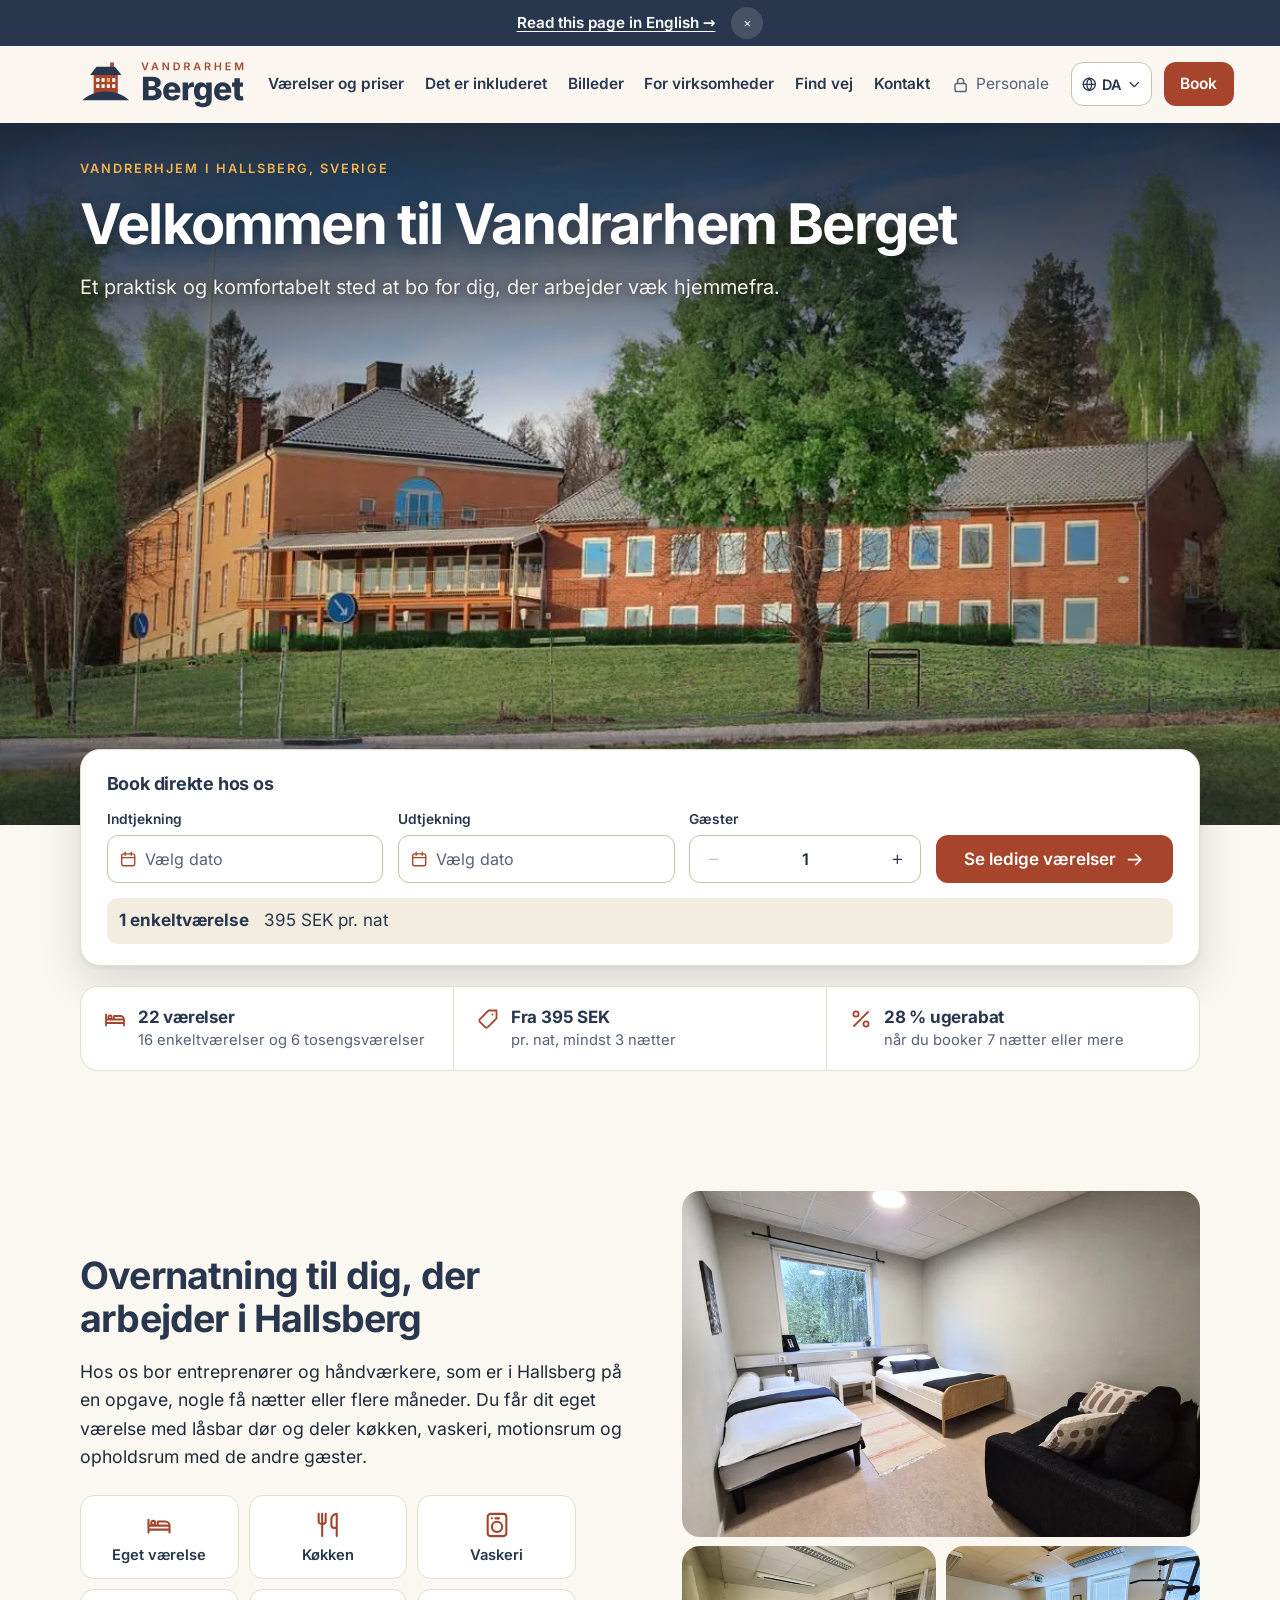
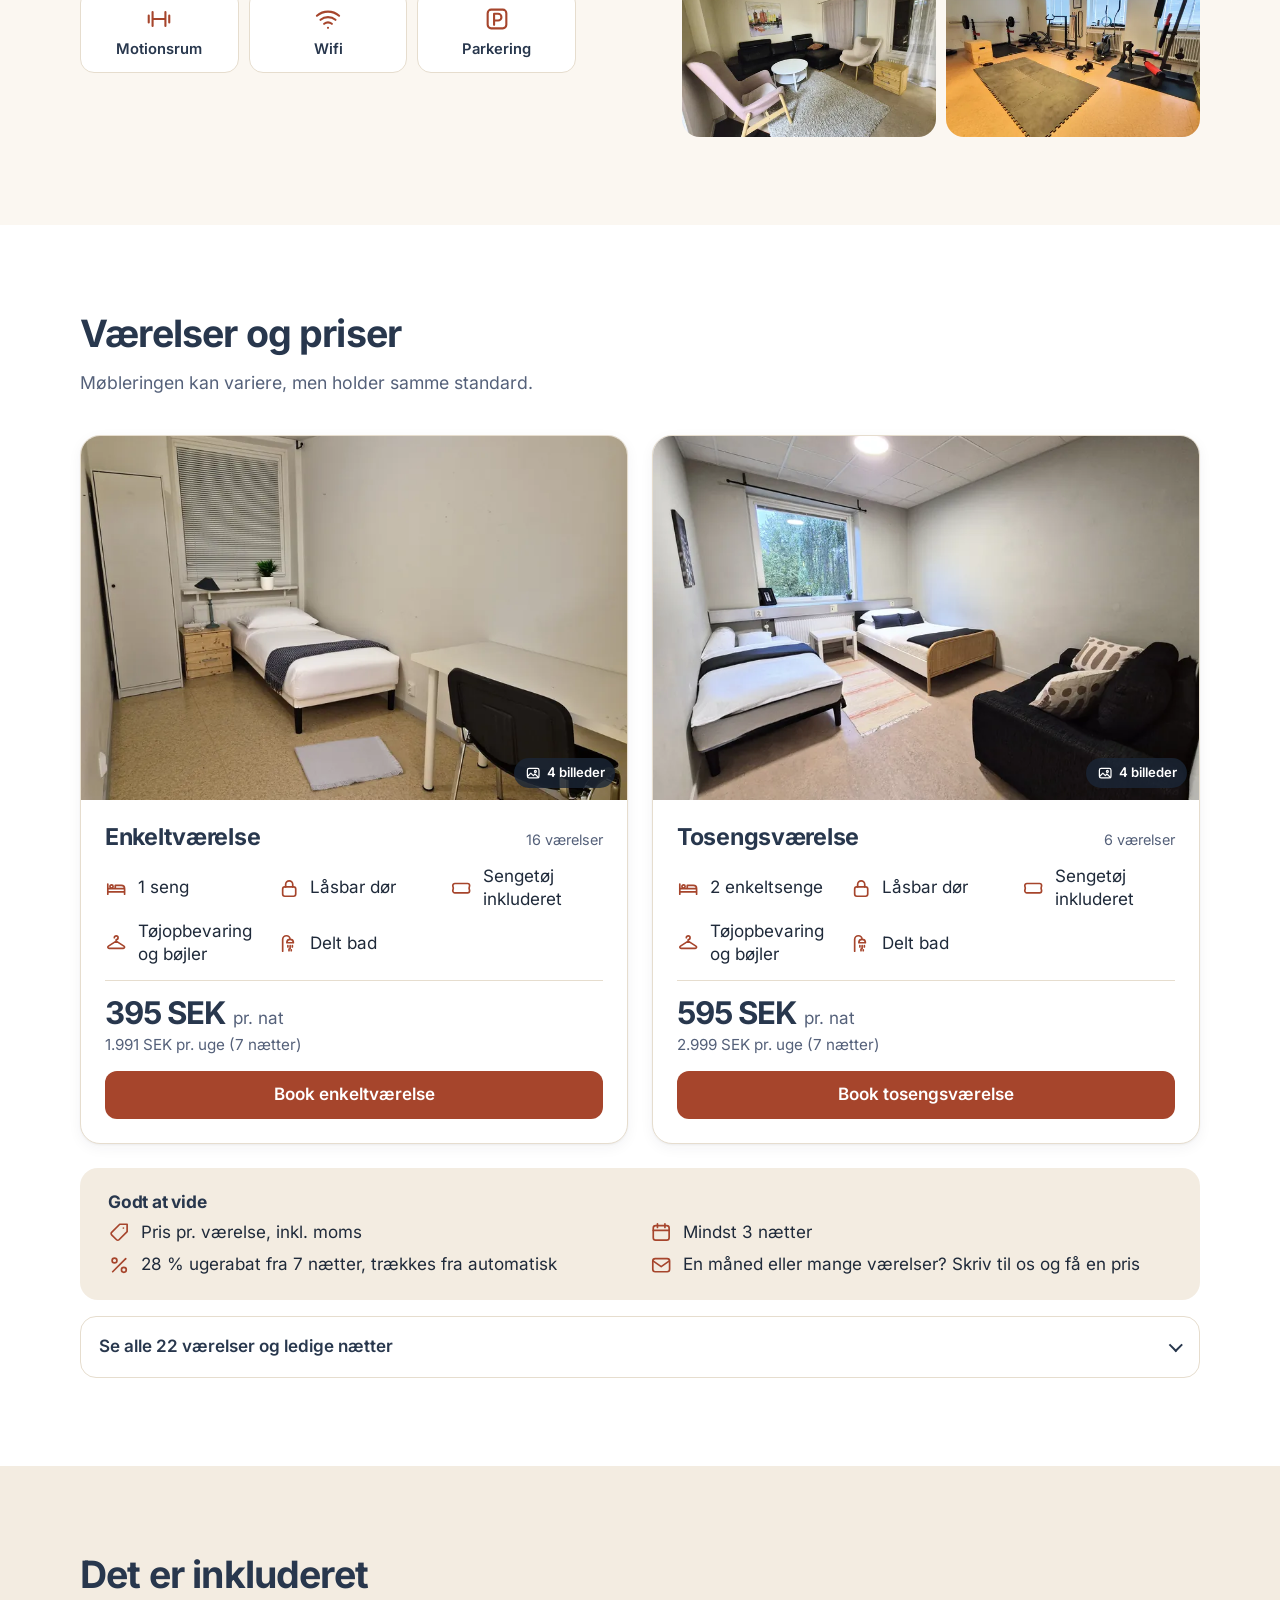
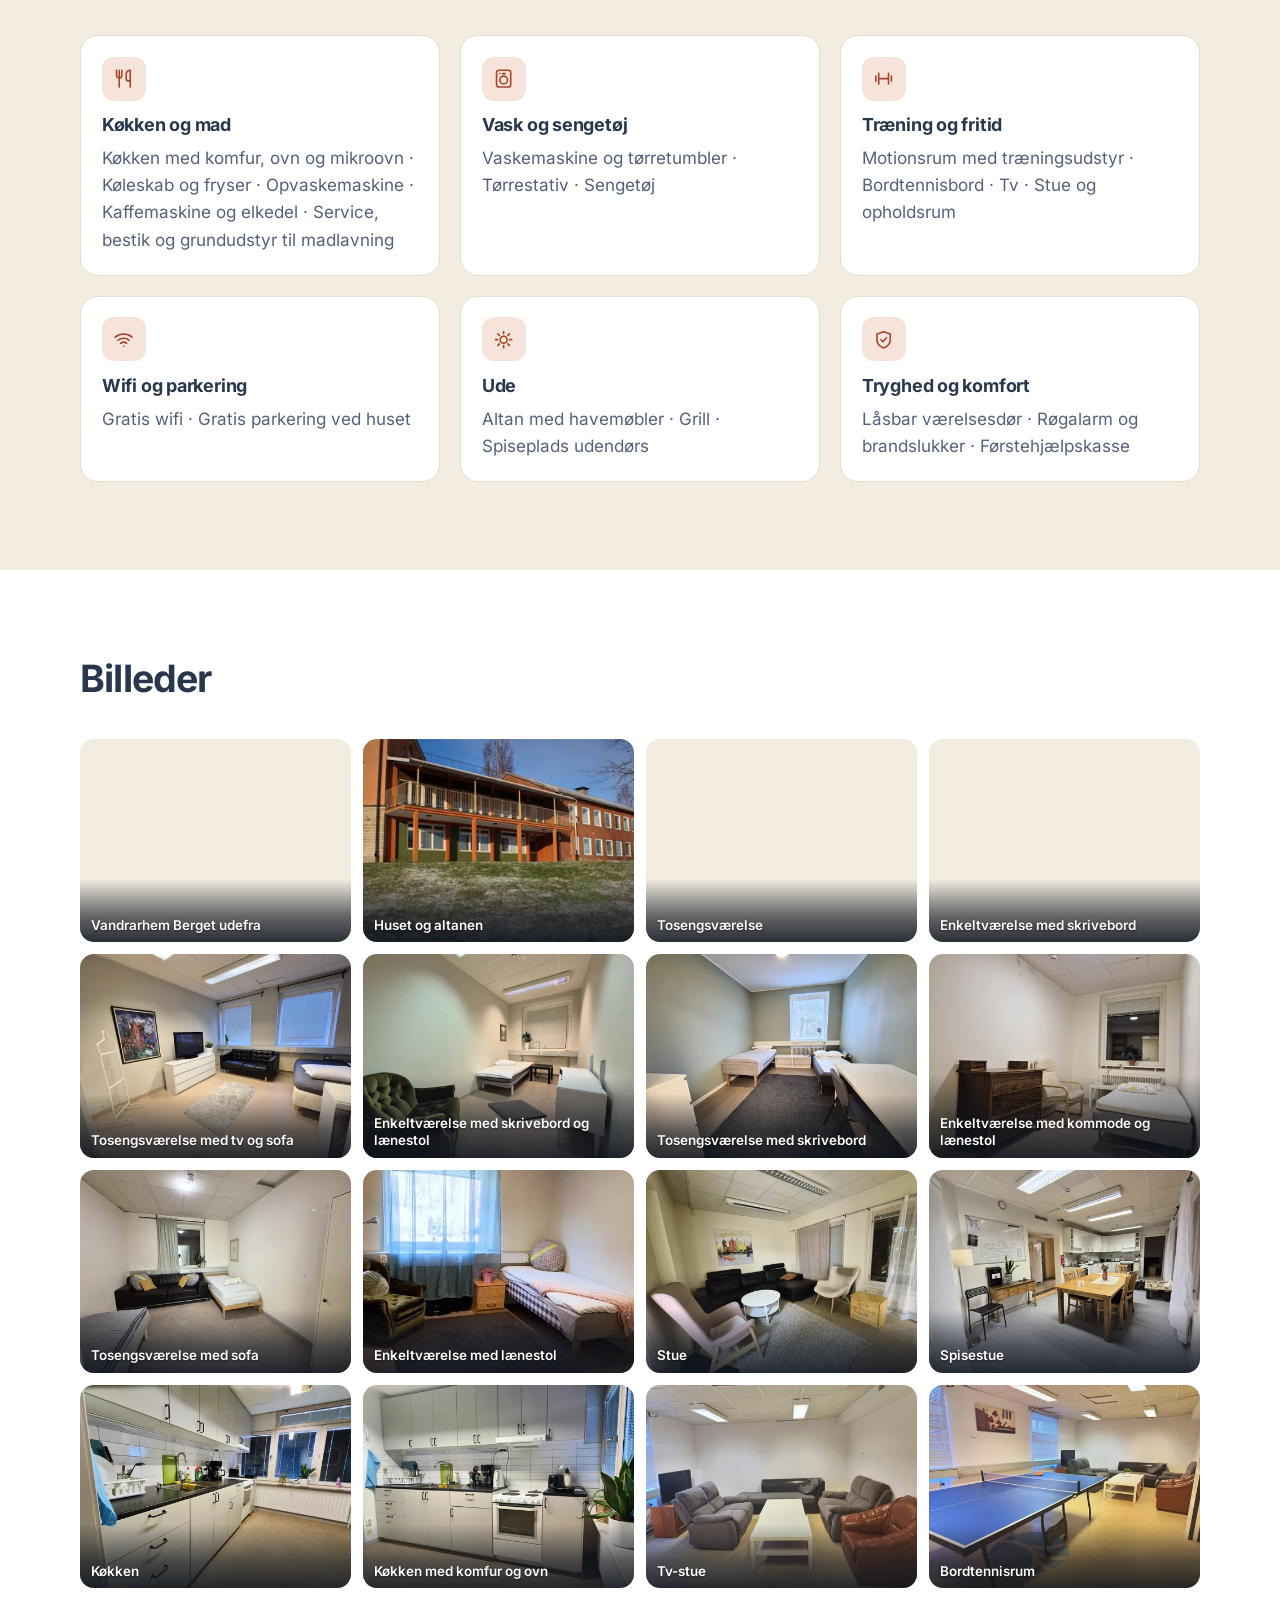
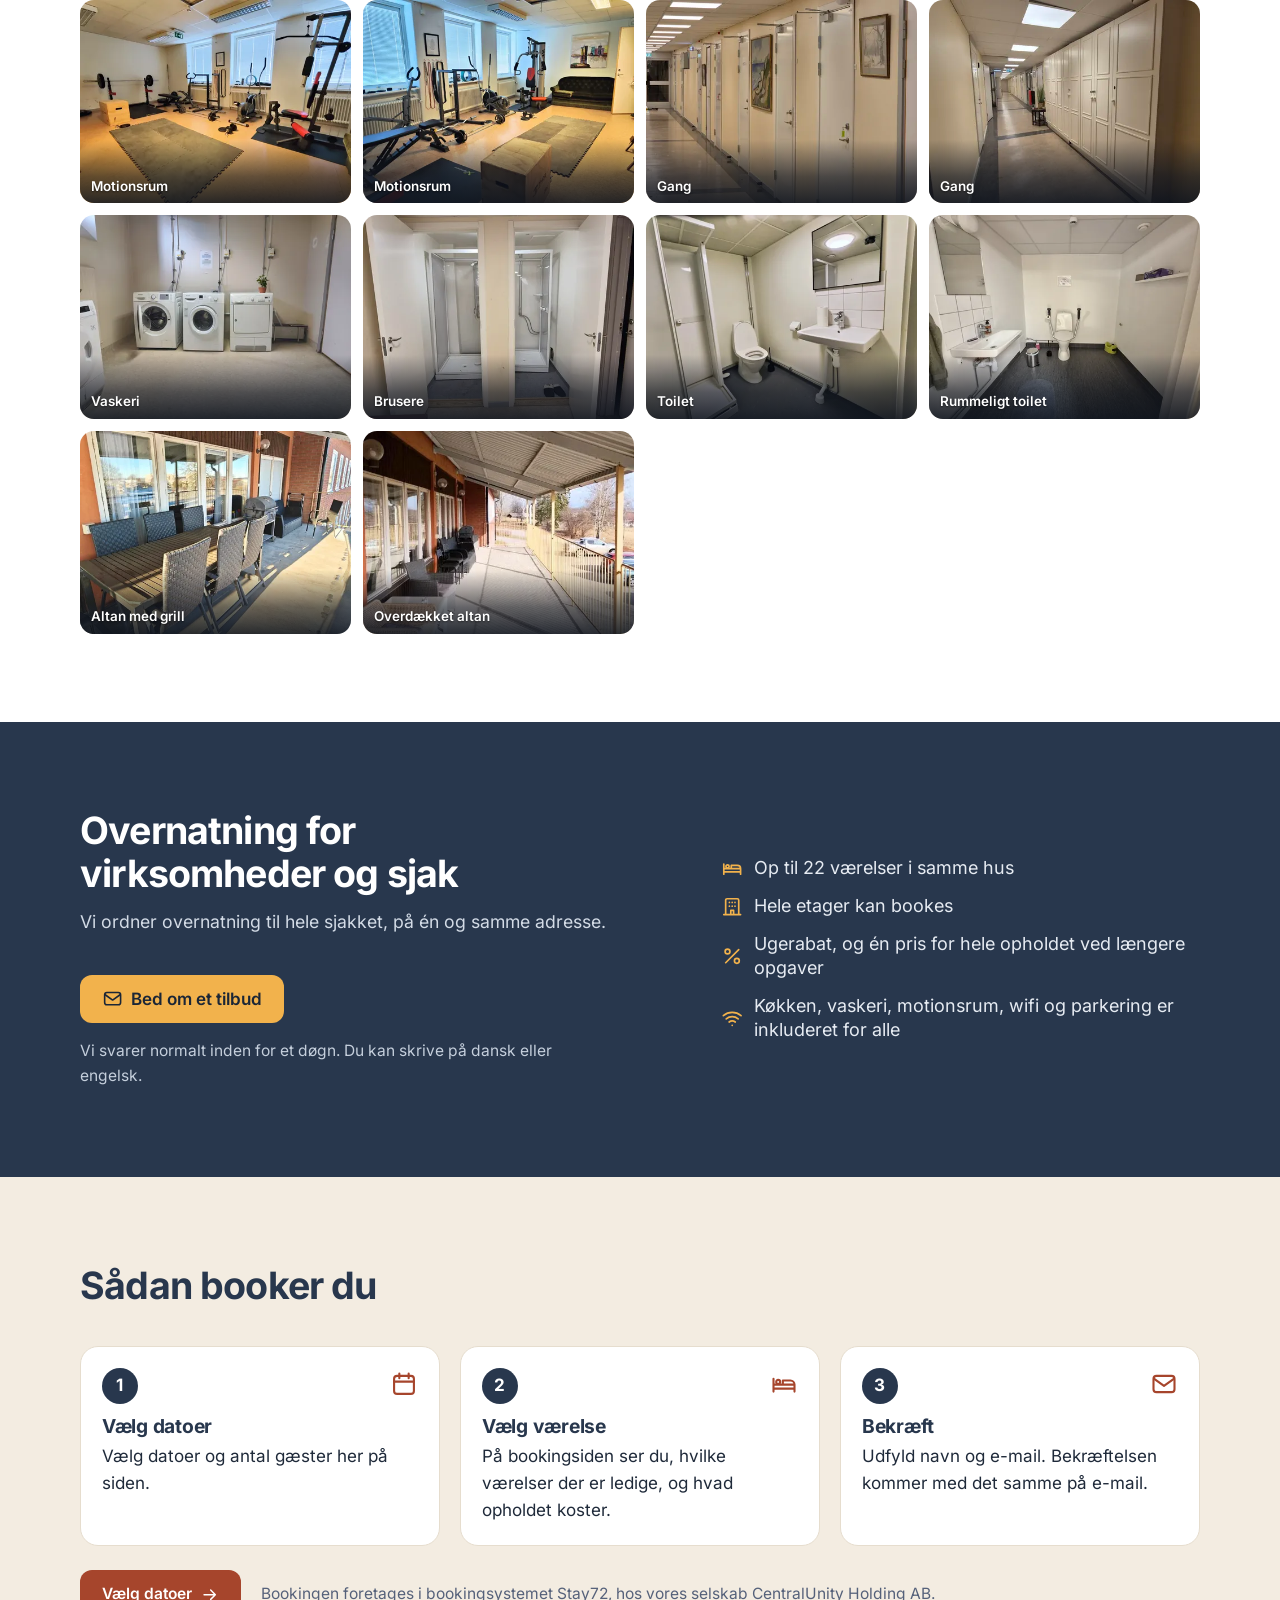
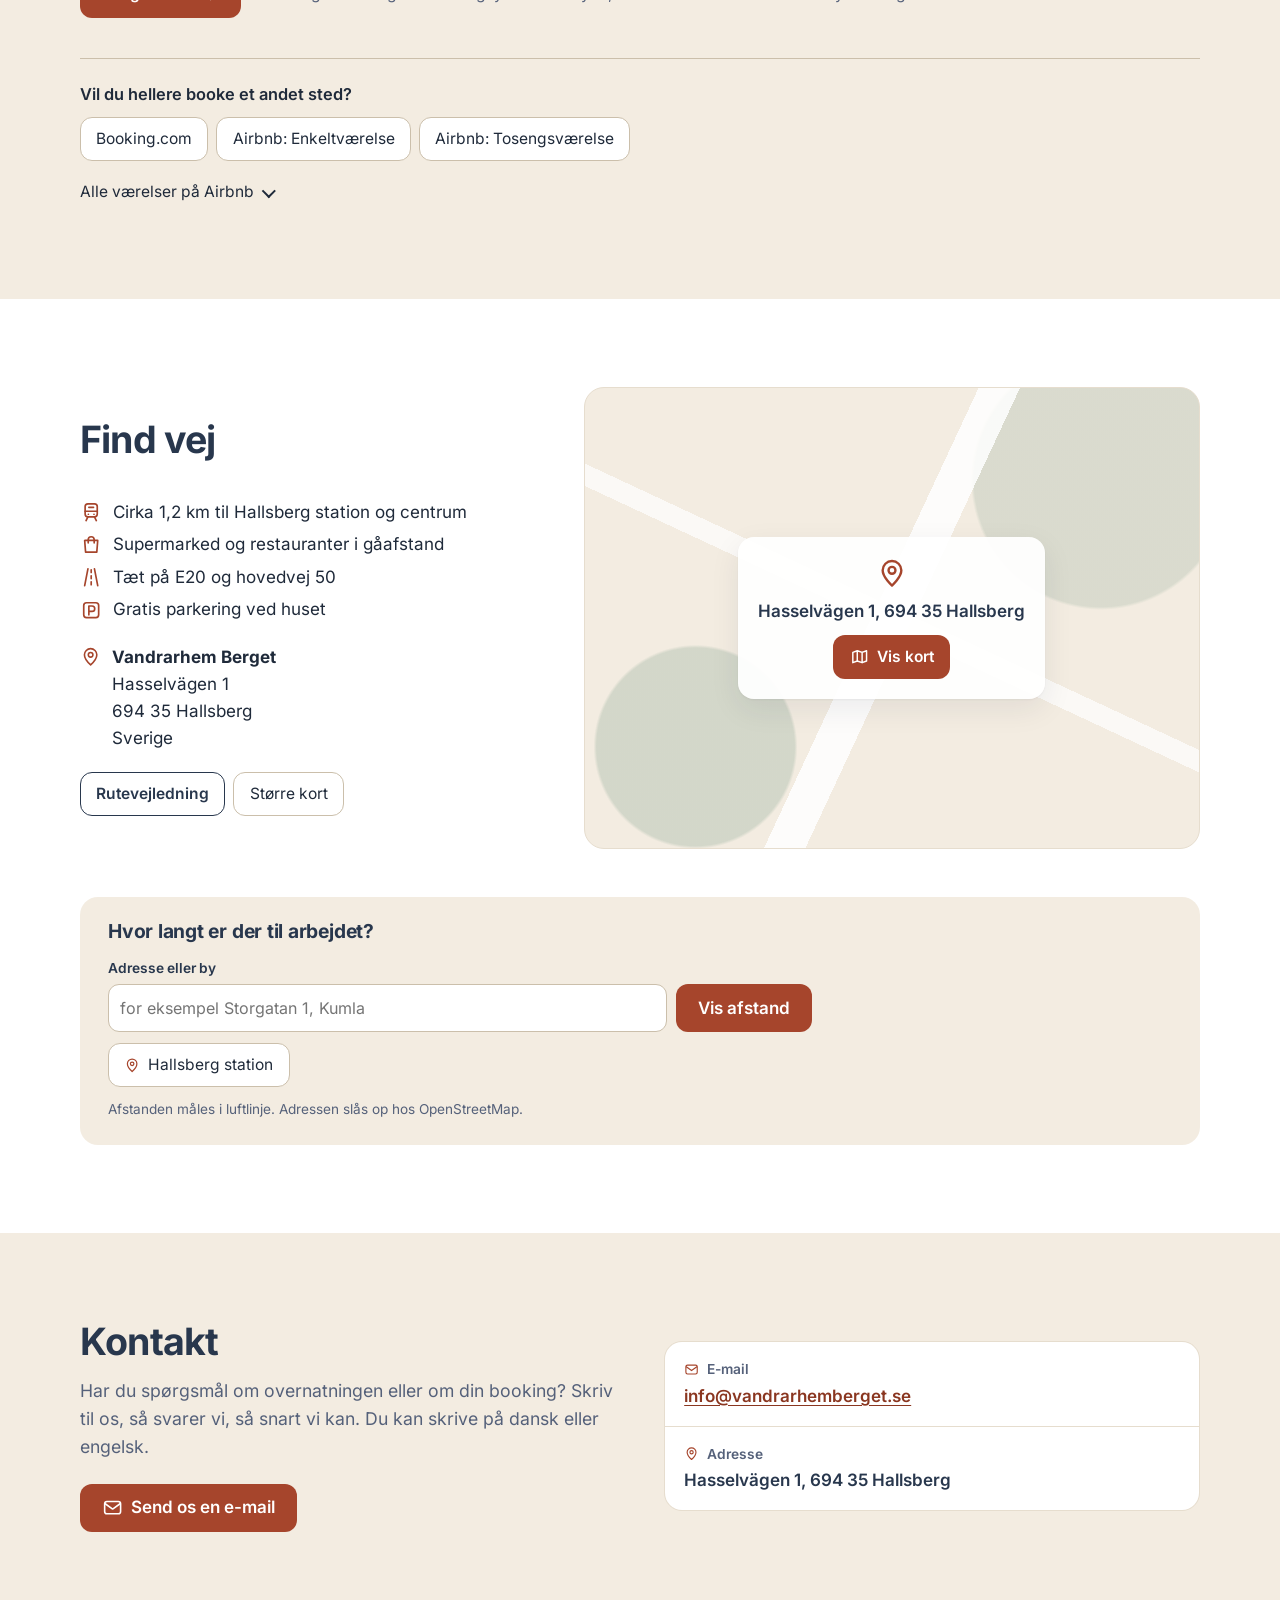
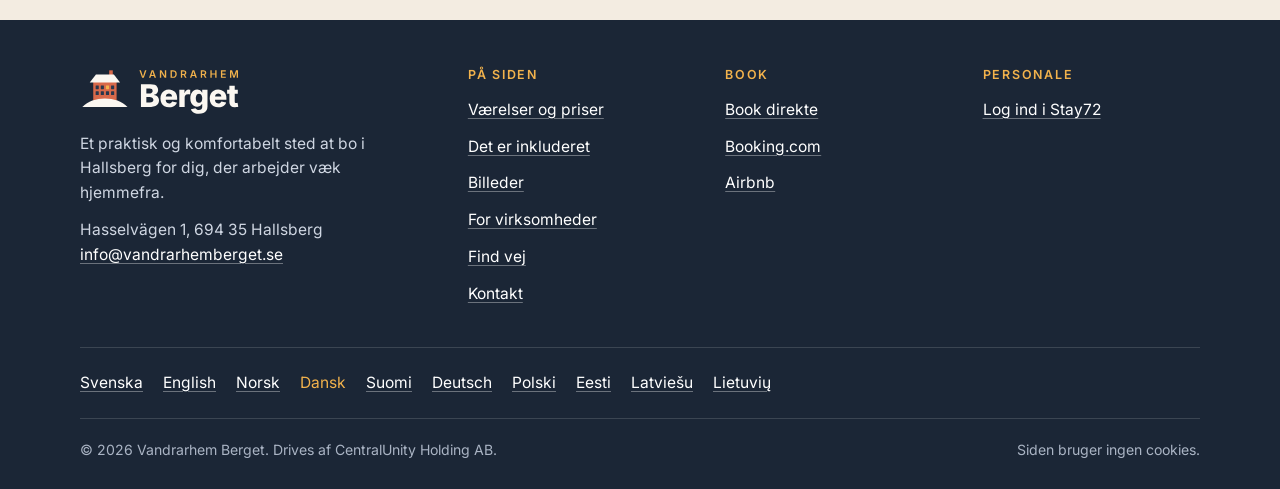
==== da/index.html @ 747f49aa "Första versionen av hemsidan Co-Authored-By: Claude Opus 5.5 <noreply@anthropic.com>" ====
<!doctype html>
<html lang="da">
<head>
<meta charset="utf-8">
<meta name="viewport" content="width=device-width, initial-scale=1">
<title>Vandrarhem Berget – håndværkerovernatning i Hallsberg, Sverige</title>
<meta name="description" content="Overnatning i Hallsberg i Sverige for entreprenører, håndværkere og hele sjak. Enkeltværelse 395 SEK og tosengsværelse 595 SEK pr. nat. Wifi, køkken, vaskeri, motionsrum og parkering er inkluderet. Book direkte.">
<link rel="canonical" href="https://vandrarhemberget.se/da/">
<link rel="alternate" hreflang="sv" href="https://vandrarhemberget.se/">
<link rel="alternate" hreflang="en" href="https://vandrarhemberget.se/en/">
<link rel="alternate" hreflang="nb" href="https://vandrarhemberget.se/nb/">
<link rel="alternate" hreflang="da" href="https://vandrarhemberget.se/da/">
<link rel="alternate" hreflang="fi" href="https://vandrarhemberget.se/fi/">
<link rel="alternate" hreflang="de" href="https://vandrarhemberget.se/de/">
<link rel="alternate" hreflang="pl" href="https://vandrarhemberget.se/pl/">
<link rel="alternate" hreflang="et" href="https://vandrarhemberget.se/et/">
<link rel="alternate" hreflang="lv" href="https://vandrarhemberget.se/lv/">
<link rel="alternate" hreflang="lt" href="https://vandrarhemberget.se/lt/">
<link rel="alternate" hreflang="x-default" href="https://vandrarhemberget.se/en/">
<meta name="theme-color" content="#FBF7F1">
<meta name="format-detection" content="telephone=no">
<link rel="icon" href="../favicon.ico" sizes="48x48">
<link rel="icon" href="../assets/ikon.svg" type="image/svg+xml">
<link rel="apple-touch-icon" href="../assets/ikon-180.png">
<link rel="manifest" href="../site.webmanifest">
<link rel="preload" href="../assets/typsnitt/inter-latin-400.woff2" as="font" type="font/woff2" crossorigin>
<link rel="preload" href="../assets/typsnitt/inter-latin-700.woff2" as="font" type="font/woff2" crossorigin>
<link rel="stylesheet" href="../assets/stil.4bacdb4d.css">
<meta property="og:type" content="website">
<meta property="og:site_name" content="Vandrarhem Berget">
<meta property="og:title" content="Vandrarhem Berget – håndværkerovernatning i Hallsberg, Sverige">
<meta property="og:description" content="Overnatning i Hallsberg i Sverige for entreprenører, håndværkere og hele sjak. Enkeltværelse 395 SEK og tosengsværelse 595 SEK pr. nat. Wifi, køkken, vaskeri, motionsrum og parkering er inkluderet. Book direkte.">
<meta property="og:locale" content="da_DK">
<meta property="og:locale:alternate" content="sv_SE">
<meta property="og:locale:alternate" content="en_GB">
<meta property="og:locale:alternate" content="nb_NO">
<meta property="og:locale:alternate" content="fi_FI">
<meta property="og:locale:alternate" content="de_DE">
<meta property="og:locale:alternate" content="pl_PL">
<meta property="og:locale:alternate" content="et_EE">
<meta property="og:locale:alternate" content="lv_LV">
<meta property="og:locale:alternate" content="lt_LT">
<meta property="og:url" content="https://vandrarhemberget.se/da/">
<meta property="og:image" content="https://vandrarhemberget.se/bilder/utsida-huset-1180.jpg?v=1707d518">
<meta property="og:image:width" content="1180">
<meta property="og:image:height" content="651">
<meta property="og:image:alt" content="Vandrarhem Berget set udefra">
<meta name="twitter:card" content="summary_large_image">
<script type="application/ld+json">{"@context":"https://schema.org","@type":"Hostel","name":"Vandrarhem Berget","description":"Overnatning i Hallsberg i Sverige for entreprenører, håndværkere og hele sjak. Enkeltværelse 395 SEK og tosengsværelse 595 SEK pr. nat. Wifi, køkken, vaskeri, motionsrum og parkering er inkluderet. Book direkte.","inLanguage":"da","@id":"https://vandrarhemberget.se/#vandrarhem","url":"https://vandrarhemberget.se/da/","image":["https://vandrarhemberget.se/bilder/utsida-huset-1180.jpg?v=1707d518","https://vandrarhemberget.se/bilder/utsida-huset-1180.jpg?v=1707d518","https://vandrarhemberget.se/bilder/utsida-balkongen-1220.jpg?v=98ddb11a","https://vandrarhemberget.se/bilder/tvabaddsrum-dagsljus-1600.jpg?v=fdbbbce8","https://vandrarhemberget.se/bilder/enkelrum-skrivbord-garderob-1600.jpg?v=13ac3ef3","https://vandrarhemberget.se/bilder/tvabaddsrum-tv-soffa-1600.jpg?v=26abb7e6","https://vandrarhemberget.se/bilder/enkelrum-skrivbord-fatolj-1600.jpg?v=654260d3","https://vandrarhemberget.se/bilder/tvabaddsrum-grona-vaggar-1600.jpg?v=19bbdcdc"],"logo":"https://vandrarhemberget.se/assets/ikon-512.png","address":{"@type":"PostalAddress","streetAddress":"Hasselvägen 1","postalCode":"694 35","addressLocality":"Hallsberg","addressRegion":"Örebro län","addressCountry":"SE"},"geo":{"@type":"GeoCoordinates","latitude":59.0683191,"longitude":15.0914269},"email":"info@vandrarhemberget.se","priceRange":"395–595 SEK","currenciesAccepted":"SEK","numberOfRooms":22,"audience":{"@type":"BusinessAudience","name":"Overnatning for virksomheder og sjak"},"amenityFeature":[{"@type":"LocationFeatureSpecification","name":"Køkken med komfur, ovn og mikroovn","value":true},{"@type":"LocationFeatureSpecification","name":"Køleskab og fryser","value":true},{"@type":"LocationFeatureSpecification","name":"Opvaskemaskine","value":true},{"@type":"LocationFeatureSpecification","name":"Kaffemaskine og elkedel","value":true},{"@type":"LocationFeatureSpecification","name":"Service, bestik og grundudstyr til madlavning","value":true},{"@type":"LocationFeatureSpecification","name":"Vaskemaskine og tørretumbler","value":true},{"@type":"LocationFeatureSpecification","name":"Tørrestativ","value":true},{"@type":"LocationFeatureSpecification","name":"Sengetøj","value":true},{"@type":"LocationFeatureSpecification","name":"Motionsrum med træningsudstyr","value":true},{"@type":"LocationFeatureSpecification","name":"Bordtennisbord","value":true},{"@type":"LocationFeatureSpecification","name":"Tv","value":true},{"@type":"LocationFeatureSpecification","name":"Stue og opholdsrum","value":true},{"@type":"LocationFeatureSpecification","name":"Gratis wifi","value":true},{"@type":"LocationFeatureSpecification","name":"Gratis parkering ved huset","value":true},{"@type":"LocationFeatureSpecification","name":"Altan med havemøbler","value":true},{"@type":"LocationFeatureSpecification","name":"Grill","value":true},{"@type":"LocationFeatureSpecification","name":"Spiseplads udendørs","value":true},{"@type":"LocationFeatureSpecification","name":"Låsbar værelsesdør","value":true},{"@type":"LocationFeatureSpecification","name":"Røgalarm og brandslukker","value":true},{"@type":"LocationFeatureSpecification","name":"Førstehjælpskasse","value":true}],"containsPlace":[{"@type":"HotelRoom","name":"Enkeltværelse","description":"1 seng, Låsbar dør, Sengetøj inkluderet, Tøjopbevaring og bøjler, Delt bad","occupancy":{"@type":"QuantitativeValue","maxValue":1,"unitCode":"C62"},"bed":{"@type":"BedDetails","typeOfBed":"Single","numberOfBeds":1}},{"@type":"HotelRoom","name":"Tosengsværelse","description":"2 enkeltsenge, Låsbar dør, Sengetøj inkluderet, Tøjopbevaring og bøjler, Delt bad","occupancy":{"@type":"QuantitativeValue","maxValue":2,"unitCode":"C62"},"bed":{"@type":"BedDetails","typeOfBed":"Single","numberOfBeds":2}}],"makesOffer":[{"@type":"Offer","name":"Enkeltværelse","url":"https://app.stay72.com/book/centralunity-holding-ab-1","availability":"https://schema.org/InStock","priceSpecification":{"@type":"UnitPriceSpecification","price":395,"priceCurrency":"SEK","unitCode":"DAY","valueAddedTaxIncluded":true},"eligibleDuration":{"@type":"QuantitativeValue","minValue":3,"unitCode":"DAY"}},{"@type":"Offer","name":"Tosengsværelse","url":"https://app.stay72.com/book/centralunity-holding-ab-1","availability":"https://schema.org/InStock","priceSpecification":{"@type":"UnitPriceSpecification","price":595,"priceCurrency":"SEK","unitCode":"DAY","valueAddedTaxIncluded":true},"eligibleDuration":{"@type":"QuantitativeValue","minValue":3,"unitCode":"DAY"}}],"potentialAction":{"@type":"ReserveAction","target":{"@type":"EntryPoint","urlTemplate":"https://app.stay72.com/book/centralunity-holding-ab-1","inLanguage":"sv"},"result":{"@type":"LodgingReservation","name":"Vandrarhem Berget"}},"sameAs":["https://www.booking.com/hotel/se/vandrarhem-berget.sv.html?lang=sv"]}</script>
<script type="application/json" id="sidinfo">{"sprak":"da","talformat":"da-DK","minNatter":3,"rabatt":28,"rabattFran":7,"rum":{"enkel":{"antal":16,"pris":395},"dubbel":{"antal":6,"pris":595}},"stay72":"https://app.stay72.com/book/centralunity-holding-ab-1","stay72Skript":"https://app.stay72.com/embed/stay72-booking.js","adress":"Hasselvägen 1, 694 35 Hallsberg","plats":{"lat":59.0683191,"lon":15.0914269},"station":{"lat":59.0671196,"lon":15.1107975},"andraSprak":[{"kod":"sv","text":"Läs sidan på svenska","lank":"../"},{"kod":"en","text":"Read this page in English","lank":"../en/"},{"kod":"nb","text":"Les siden på norsk","lank":"../nb/"},{"kod":"fi","text":"Lue tämä sivu suomeksi","lank":"../fi/"},{"kod":"de","text":"Diese Seite auf Deutsch lesen","lank":"../de/"},{"kod":"pl","text":"Czytaj tę stronę po polsku","lank":"../pl/"},{"kod":"et","text":"Loe seda lehte eesti keeles","lank":"../et/"},{"kod":"lv","text":"Lasīt šo lapu latviski","lank":"../lv/"},{"kod":"lt","text":"Skaityti šį puslapį lietuviškai","lank":"../lt/"}],"t":{"valjIn":"Vælg indtjekning","valjUt":"Vælg udtjekning","minst":"Mindst 3 nætter","natter":"one:{n} nat|other:{n} nætter","antalEnkel":"one:{n} enkeltværelse|other:{n} enkeltværelser","antalDubbel":"one:{n} tosengsværelse|other:{n} tosengsværelser","perNatt":"{pris} SEK pr. nat","vistelse":"{natter}: {pris} SEK","vistelseRabatt":"{natter}: {pris} SEK med ugerabat","felDatum":"Vælg både indtjekning og udtjekning.","felMinst":"Det korteste ophold er 3 nætter. Vælg en senere udtjekning.","raknare":"Billede {nr} af {antal}","allaTitel":"Alle værelser og ledige nætter","stang":"Luk","avstand":{"rubrik":"Hvor langt er der til arbejdet?","etikett":"Adresse eller by","exempel":"for eksempel Storgatan 1, Kumla","knapp":"Vis afstand","station":"Hallsberg station","soker":"Søger …","resultat":"Cirka {avstand} i luftlinje til {plats}.","meter":"{n} meter","km":"{n} km","vag":"Vis rute og rejsetid","felHittas":"Vi kunne ikke finde den adresse. Prøv at tilføje byen, for eksempel »Storgatan 1, Kumla«.","felTeknik":"Adressen kunne ikke slås op lige nu. Du kan stadig åbne ruten.","not":"Afstanden måles i luftlinje. Adressen slås op hos OpenStreetMap."}}}</script>
<script src="../assets/app.d2f055d1.js" defer></script>
</head>
<body>
<a class="hoppa" href="#innehall">Gå til indholdet</a>
<div class="sprakrad" data-sprakrad hidden></div>
<header class="topp" data-topp>
  <div class="ram topp__rad">
    <a class="logga" href="#topp" aria-label="Vandrarhem Berget, til toppen af siden"><svg class="logga__bild" aria-hidden="true" focusable="false" xmlns="http://www.w3.org/2000/svg" viewBox="0 0 206.95 61.65"><g transform="translate(0 -7)"><rect x="17" y="24" width="30" height="26" fill="#A6452C"/><rect x="37.5" y="10" width="4.6" height="7" fill="#A6452C"/><path d="M12.5 25.5 20.5 15.5h23l8 10z" fill="#28374D"/><rect x="20.1" y="29.4" width="4" height="4.8" rx=".5" fill="#FBF7F1"/><rect x="26.7" y="29.4" width="4" height="4.8" rx=".5" fill="#FBF7F1"/><rect x="33.3" y="29.4" width="4" height="4.8" rx=".5" fill="#F2B24C"/><rect x="39.9" y="29.4" width="4" height="4.8" rx=".5" fill="#FBF7F1"/><rect x="20.1" y="37" width="4" height="4.8" rx=".5" fill="#FBF7F1"/><rect x="26.7" y="37" width="4" height="4.8" rx=".5" fill="#FBF7F1"/><rect x="33.3" y="37" width="4" height="4.8" rx=".5" fill="#FBF7F1"/><rect x="39.9" y="37" width="4" height="4.8" rx=".5" fill="#FBF7F1"/><path d="M3 57C17 42.5 47 42.5 61 57z" fill="#28374D"/><path d="M79.77 19.67 76.32 10H78.22L79.94 15.02Q80.18 15.78 80.46 16.76Q80.73 17.74 81.06 18.98H80.7Q81.02 17.72 81.29 16.75Q81.56 15.78 81.79 15.02L83.45 10H85.35L81.96 19.67ZM88.63 19.67 92 10H94.2L97.65 19.67H95.75L94.03 14.65Q93.78 13.87 93.51 12.89Q93.23 11.9 92.9 10.65H93.27Q92.94 11.92 92.68 12.91Q92.42 13.89 92.18 14.65L90.52 19.67ZM90.59 17.27V15.88H95.68V17.27ZM102.58 19.67V10H104.54L107.88 15.33Q108.09 15.66 108.32 16.08Q108.55 16.5 108.81 17.01Q109.06 17.53 109.3 18.16H109.11Q109.06 17.61 109.03 17.04Q108.99 16.46 108.98 15.95Q108.96 15.43 108.96 15.07V10H110.72V19.67H108.75L105.74 14.87Q105.45 14.41 105.2 13.97Q104.95 13.52 104.65 12.95Q104.36 12.39 103.95 11.59H104.19Q104.23 12.3 104.27 12.93Q104.3 13.56 104.32 14.06Q104.34 14.56 104.34 14.87V19.67ZM119.57 19.67H117.13V18.17H119.49Q120.5 18.17 121.18 17.8Q121.86 17.42 122.2 16.68Q122.54 15.94 122.54 14.82Q122.54 13.72 122.2 12.98Q121.86 12.24 121.19 11.87Q120.53 11.5 119.53 11.5H117.08V10H119.64Q121.08 10 122.11 10.58Q123.14 11.16 123.69 12.24Q124.25 13.32 124.25 14.82Q124.25 16.33 123.69 17.42Q123.14 18.51 122.09 19.09Q121.04 19.67 119.57 19.67ZM118.04 10V19.67H116.3V10ZM129.53 19.67V10H133.15Q134.26 10 135.01 10.39Q135.77 10.78 136.16 11.48Q136.55 12.18 136.55 13.1Q136.55 14.02 136.16 14.7Q135.77 15.38 135 15.75Q134.24 16.12 133.12 16.12H130.54V14.69H132.89Q133.55 14.69 133.96 14.5Q134.38 14.32 134.58 13.96Q134.78 13.6 134.78 13.1Q134.78 12.58 134.58 12.21Q134.38 11.84 133.96 11.65Q133.54 11.46 132.88 11.46H131.27V19.67ZM134.97 19.67 132.62 15.28H134.52L136.91 19.67ZM141.19 19.67 144.56 10H146.76L150.21 19.67H148.31L146.59 14.65Q146.34 13.87 146.07 12.89Q145.79 11.9 145.46 10.65H145.83Q145.5 11.92 145.24 12.91Q144.98 13.89 144.74 14.65L143.08 19.67ZM143.16 17.27V15.88H148.25V17.27ZM155.14 19.67V10H158.75Q159.86 10 160.62 10.39Q161.38 10.78 161.77 11.48Q162.16 12.18 162.16 13.1Q162.16 14.02 161.77 14.7Q161.37 15.38 160.61 15.75Q159.84 16.12 158.73 16.12H156.15V14.69H158.5Q159.16 14.69 159.57 14.5Q159.99 14.32 160.19 13.96Q160.39 13.6 160.39 13.1Q160.39 12.58 160.19 12.21Q159.99 11.84 159.57 11.65Q159.15 11.46 158.49 11.46H156.87V19.67ZM160.58 19.67 158.23 15.28H160.12L162.52 19.67ZM167.44 19.67V10H169.18V14H173.67V10H175.4V19.67H173.67V15.46H169.18V19.67ZM180.99 19.67V10H187.27V11.46H182.72V14.07H186.93V15.51H182.72V18.21H187.29V19.67ZM192.67 19.67V10H195.28L197.11 14.99Q197.21 15.27 197.33 15.71Q197.45 16.14 197.57 16.65Q197.7 17.16 197.81 17.64Q197.93 18.12 198.01 18.49H197.66Q197.73 18.13 197.85 17.65Q197.96 17.18 198.09 16.67Q198.21 16.16 198.33 15.72Q198.45 15.28 198.54 14.99L200.36 10H202.97V19.67H201.25V14.79Q201.25 14.48 201.26 14.04Q201.26 13.6 201.27 13.09Q201.29 12.58 201.3 12.07Q201.31 11.55 201.31 11.09H201.44Q201.31 11.6 201.15 12.13Q201 12.67 200.85 13.17Q200.7 13.67 200.57 14.1Q200.44 14.52 200.34 14.79L198.56 19.67H197.09L195.28 14.79Q195.18 14.52 195.05 14.11Q194.91 13.69 194.76 13.19Q194.61 12.69 194.46 12.15Q194.3 11.61 194.15 11.09H194.3Q194.3 11.52 194.32 12.03Q194.33 12.54 194.34 13.05Q194.35 13.56 194.36 14.01Q194.37 14.47 194.37 14.79V19.67Z" fill="#A6452C"/><path d="M78.28 57V27.72H90.43Q93.69 27.72 95.91 28.66Q98.13 29.6 99.24 31.26Q100.35 32.92 100.35 35.15Q100.35 36.82 99.65 38.12Q98.96 39.43 97.73 40.28Q96.5 41.14 94.91 41.47V41.79Q96.66 41.85 98.16 42.72Q99.66 43.6 100.58 45.15Q101.49 46.7 101.49 48.82Q101.49 51.18 100.3 53.03Q99.11 54.88 96.85 55.94Q94.59 57 91.33 57ZM85.22 51.4H89.7Q92.04 51.4 93.15 50.5Q94.26 49.61 94.26 48.04Q94.26 46.9 93.73 46.05Q93.2 45.21 92.2 44.75Q91.21 44.28 89.84 44.28H85.22ZM85.22 39.78H89.25Q90.41 39.78 91.32 39.39Q92.23 39 92.75 38.26Q93.28 37.52 93.28 36.46Q93.28 34.99 92.21 34.12Q91.15 33.26 89.36 33.26H85.22ZM114.44 57.41Q111 57.41 108.51 56.05Q106.01 54.68 104.68 52.15Q103.36 49.61 103.36 46.09Q103.36 42.71 104.68 40.16Q106.01 37.6 108.45 36.18Q110.89 34.75 114.19 34.75Q116.51 34.75 118.44 35.48Q120.38 36.21 121.8 37.63Q123.23 39.06 124 41.14Q124.78 43.22 124.78 45.95V47.68H105.8V43.69H121.52L118.31 44.64Q118.31 43.11 117.85 42Q117.39 40.9 116.49 40.31Q115.58 39.72 114.25 39.72Q112.91 39.72 111.99 40.32Q111.06 40.92 110.58 41.99Q110.1 43.07 110.1 44.5V47.37Q110.1 49.06 110.66 50.19Q111.22 51.32 112.22 51.88Q113.22 52.44 114.56 52.44Q115.48 52.44 116.24 52.18Q117 51.93 117.54 51.42Q118.08 50.91 118.35 50.18L124.47 51.18Q123.92 53.07 122.57 54.47Q121.22 55.88 119.17 56.65Q117.12 57.41 114.44 57.41ZM127.57 57V35.03H134.23V39.04H134.47Q135.06 36.86 136.43 35.8Q137.79 34.75 139.6 34.75Q140.07 34.75 140.59 34.81Q141.11 34.87 141.55 34.99V40.96Q141.05 40.79 140.26 40.7Q139.46 40.61 138.83 40.61Q137.58 40.61 136.57 41.17Q135.57 41.73 135 42.71Q134.43 43.69 134.43 45.01V57ZM152.67 65.69Q149.8 65.69 147.66 64.96Q145.52 64.23 144.19 62.94Q142.86 61.64 142.47 59.93L148.42 58.71Q148.62 59.3 149.15 59.8Q149.68 60.3 150.55 60.61Q151.41 60.91 152.63 60.91Q154.73 60.91 155.86 59.97Q156.99 59.02 156.99 57.06V53.17H156.46Q156.07 54.15 155.29 54.96Q154.52 55.76 153.33 56.23Q152.14 56.71 150.51 56.71Q148.09 56.71 146.1 55.58Q144.1 54.45 142.9 52.08Q141.7 49.71 141.7 46.01Q141.7 42.16 142.94 39.67Q144.18 37.17 146.17 35.96Q148.17 34.75 150.49 34.75Q152.24 34.75 153.49 35.34Q154.73 35.93 155.55 36.87Q156.36 37.8 156.78 38.8H156.97V35.03H163.75V56.51Q163.75 59.54 162.35 61.58Q160.94 63.62 158.45 64.65Q155.95 65.69 152.67 65.69ZM152.85 51.67Q154.16 51.67 155.09 51.01Q156.01 50.34 156.5 49.05Q156.99 47.76 156.99 45.99Q156.99 44.19 156.5 42.87Q156.01 41.55 155.1 40.84Q154.18 40.12 152.85 40.12Q151.53 40.12 150.62 40.85Q149.7 41.59 149.23 42.91Q148.76 44.23 148.76 45.99Q148.76 47.76 149.23 49.04Q149.7 50.32 150.62 51Q151.53 51.67 152.85 51.67ZM177.71 57.41Q174.27 57.41 171.77 56.05Q169.28 54.68 167.95 52.15Q166.62 49.61 166.62 46.09Q166.62 42.71 167.95 40.16Q169.28 37.6 171.71 36.18Q174.15 34.75 177.45 34.75Q179.77 34.75 181.71 35.48Q183.64 36.21 185.07 37.63Q186.49 39.06 187.27 41.14Q188.05 43.22 188.05 45.95V47.68H169.06V43.69H184.78L181.58 44.64Q181.58 43.11 181.12 42Q180.66 40.9 179.75 40.31Q178.85 39.72 177.51 39.72Q176.18 39.72 175.25 40.32Q174.33 40.92 173.85 41.99Q173.37 43.07 173.37 44.5V47.37Q173.37 49.06 173.93 50.19Q174.49 51.32 175.49 51.88Q176.49 52.44 177.83 52.44Q178.75 52.44 179.51 52.18Q180.26 51.93 180.8 51.42Q181.34 50.91 181.62 50.18L187.73 51.18Q187.18 53.07 185.84 54.47Q184.49 55.88 182.44 56.65Q180.38 57.41 177.71 57.41ZM202.69 35.03V40.12H188.97V35.03ZM191.88 29.8H198.74V50.28Q198.74 51.14 199.15 51.57Q199.56 51.99 200.49 51.99Q200.84 51.99 201.48 51.91Q202.12 51.83 202.39 51.75L203.28 56.74Q202.12 57.08 201.04 57.2Q199.96 57.31 198.99 57.31Q195.5 57.31 193.69 55.67Q191.88 54.03 191.88 50.89Z" fill="#28374D"/></g></svg></a>
    <details class="sprakval" data-sprakval>
      <summary aria-label="Sprog: Dansk"><svg class="ikon" viewBox="0 0 24 24" width="24" height="24" fill="none" stroke="currentColor" stroke-width="1.8" stroke-linecap="round" stroke-linejoin="round" aria-hidden="true" focusable="false"><circle cx="12" cy="12" r="8.8"/><path d="M3.2 12h17.6M12 3.2c2.4 2.5 3.7 5.4 3.7 8.8s-1.3 6.3-3.7 8.8c-2.4-2.5-3.7-5.4-3.7-8.8s1.3-6.3 3.7-8.8Z"/></svg><span>DA</span><svg class="ikon sprakval__pil" viewBox="0 0 24 24" width="24" height="24" fill="none" stroke="currentColor" stroke-width="1.8" stroke-linecap="round" stroke-linejoin="round" aria-hidden="true" focusable="false"><path d="m6 9.5 6 6 6-6"/></svg></summary>
      <ul>
        <li><a href="../" lang="sv" hreflang="sv">Svenska</a></li>
        <li><a href="../en/" lang="en" hreflang="en">English</a></li>
        <li><a href="../nb/" lang="nb" hreflang="nb">Norsk</a></li>
        <li><a href="../da/" lang="da" aria-current="true">Dansk</a></li>
        <li><a href="../fi/" lang="fi" hreflang="fi">Suomi</a></li>
        <li><a href="../de/" lang="de" hreflang="de">Deutsch</a></li>
        <li><a href="../pl/" lang="pl" hreflang="pl">Polski</a></li>
        <li><a href="../et/" lang="et" hreflang="et">Eesti</a></li>
        <li><a href="../lv/" lang="lv" hreflang="lv">Latviešu</a></li>
        <li><a href="../lt/" lang="lt" hreflang="lt">Lietuvių</a></li>
      </ul>
    </details>
    <a class="knapp knapp--primar knapp--liten topp__boka" href="#boka">Book</a>
    <button class="menyknapp" type="button" aria-expanded="false" aria-controls="meny" data-menyknapp>
      <span class="dold">Menu</span><svg class="ikon menyknapp__oppna" viewBox="0 0 24 24" width="24" height="24" fill="none" stroke="currentColor" stroke-width="1.8" stroke-linecap="round" stroke-linejoin="round" aria-hidden="true" focusable="false"><path d="M4 7h16M4 12h16M4 17h16"/></svg><svg class="ikon menyknapp__stang" viewBox="0 0 24 24" width="24" height="24" fill="none" stroke="currentColor" stroke-width="1.8" stroke-linecap="round" stroke-linejoin="round" aria-hidden="true" focusable="false"><path d="m6 6 12 12M18 6 6 18"/></svg>
    </button>
    <nav class="meny" id="meny" aria-label="Menu" data-meny>
      <ul>
        <li><a href="#rum">Værelser og priser</a></li>
        <li><a href="#ingar">Det er inkluderet</a></li>
        <li><a href="#bilder">Billeder</a></li>
        <li><a href="#foretag">For virksomheder</a></li>
        <li><a href="#hitta-hit">Find vej</a></li>
        <li><a href="#kontakt">Kontakt</a></li>
        <li><a class="meny__personal" href="https://app.stay72.com/login" rel="nofollow" title="Login for personale, i Stay72"><svg class="ikon" viewBox="0 0 24 24" width="24" height="24" fill="none" stroke="currentColor" stroke-width="1.8" stroke-linecap="round" stroke-linejoin="round" aria-hidden="true" focusable="false"><rect x="5" y="10.6" width="14" height="10" rx="2.3"/><path d="M8.2 10.6V8a3.8 3.8 0 0 1 7.6 0v2.6"/></svg>Personale</a></li>
      </ul>
    </nav>
  </div>
</header>
<main id="innehall">
<section class="start start--foto" id="topp" style="--fokus-smal: 70% 42%; --fokus-bred: 50% 40%">
  <div class="start__fond"><picture><source type="image/webp" srcset="../bilder/utsida-huset-480.webp?v=1707d518 480w, ../bilder/utsida-huset-800.webp?v=1707d518 800w, ../bilder/utsida-huset-1180.webp?v=1707d518 1180w" sizes="100vw"><img src="../bilder/utsida-huset-800.jpg?v=1707d518" alt="Vandrarhem Berget set udefra" width="1180" height="651" fetchpriority="high" decoding="async"></picture></div>
  <div class="ram start__inre">
    <p class="overrubrik">Vandrerhjem i Hallsberg, Sverige</p>
    <h1>Velkommen til Vandrarhem Berget</h1>
    <p class="ingress">Et praktisk og komfortabelt sted at bo for dig, der arbejder væk hjemmefra.</p>
  </div>
</section>

<div class="ram bokningsrad">
  <form class="bokning" id="boka" action="https://app.stay72.com/book/centralunity-holding-ab-1" method="get" data-bokning>
    <h2 class="bokning__rubrik">Book direkte hos os</h2>
    <div class="bokning__rutnat">
      <div class="bokning__datum" data-datum>
        <div class="falt" data-datum-reserv>
          <label for="incheckning">Indtjekning</label>
          <input type="date" id="incheckning" name="check_in_date" required>
        </div>
        <div class="falt" data-datum-reserv>
          <label for="utcheckning">Udtjekning</label>
          <input type="date" id="utcheckning" name="check_out_date" required>
        </div>
        <div class="datumval" data-datumval hidden>
          <div class="falt">
            <span class="falt__etikett" id="datum-in-etikett">Indtjekning</span>
            <button class="datumknapp ar-tom" type="button" data-datum-knapp="start" aria-labelledby="datum-in-etikett datum-in-varde" aria-haspopup="dialog" aria-expanded="false" aria-controls="kalender"><svg class="ikon" viewBox="0 0 24 24" width="24" height="24" fill="none" stroke="currentColor" stroke-width="1.8" stroke-linecap="round" stroke-linejoin="round" aria-hidden="true" focusable="false"><rect x="3.5" y="5" width="17" height="15.5" rx="2.6"/><path d="M3.5 10h17M8 3v4M16 3v4"/></svg><span id="datum-in-varde" data-datum-varde>Vælg dato</span></button>
          </div>
          <div class="falt">
            <span class="falt__etikett" id="datum-ut-etikett">Udtjekning</span>
            <button class="datumknapp ar-tom" type="button" data-datum-knapp="slut" aria-labelledby="datum-ut-etikett datum-ut-varde" aria-haspopup="dialog" aria-expanded="false" aria-controls="kalender"><svg class="ikon" viewBox="0 0 24 24" width="24" height="24" fill="none" stroke="currentColor" stroke-width="1.8" stroke-linecap="round" stroke-linejoin="round" aria-hidden="true" focusable="false"><rect x="3.5" y="5" width="17" height="15.5" rx="2.6"/><path d="M3.5 10h17M8 3v4M16 3v4"/></svg><span id="datum-ut-varde" data-datum-varde>Vælg dato</span></button>
          </div>
        </div>
        <div class="kalender" id="kalender" role="dialog" aria-label="Vælg dato" data-kalender hidden>
          <div class="kalender__topp">
            <button class="kalender__nav" type="button" data-kal-forra aria-label="Forrige måned"><svg class="ikon" viewBox="0 0 24 24" width="24" height="24" fill="none" stroke="currentColor" stroke-width="1.8" stroke-linecap="round" stroke-linejoin="round" aria-hidden="true" focusable="false"><path d="m14.5 5.5-6.5 6.5 6.5 6.5"/></svg></button>
            <button class="kalender__nav" type="button" data-kal-nasta aria-label="Næste måned"><svg class="ikon" viewBox="0 0 24 24" width="24" height="24" fill="none" stroke="currentColor" stroke-width="1.8" stroke-linecap="round" stroke-linejoin="round" aria-hidden="true" focusable="false"><path d="m9.5 5.5 6.5 6.5-6.5 6.5"/></svg></button>
          </div>
          <div class="kalender__manader" data-kal-manader></div>
          <div class="kalender__fot">
            <p class="kalender__tips" data-kal-tips aria-live="polite"></p>
            <button class="knapp knapp--tyst knapp--liten" type="button" data-kal-rensa>Ryd</button>
            <button class="knapp knapp--primar knapp--liten" type="button" data-kal-klar>Færdig</button>
          </div>
        </div>
      </div>
      <div class="falt falt--gaster">
        <label for="gaster">Gæster</label>
        <div class="stegare">
          <button class="stegare__knapp" type="button" data-gaster-steg="-1" aria-label="Færre gæster" hidden><svg class="ikon" viewBox="0 0 24 24" width="24" height="24" fill="none" stroke="currentColor" stroke-width="1.8" stroke-linecap="round" stroke-linejoin="round" aria-hidden="true" focusable="false"><path d="M6 12h12"/></svg></button>
          <input type="number" id="gaster" name="guests" value="1" min="1" max="500" step="1" inputmode="numeric" required>
          <button class="stegare__knapp" type="button" data-gaster-steg="1" aria-label="Flere gæster" hidden><svg class="ikon" viewBox="0 0 24 24" width="24" height="24" fill="none" stroke="currentColor" stroke-width="1.8" stroke-linecap="round" stroke-linejoin="round" aria-hidden="true" focusable="false"><path d="M12 6v12M6 12h12"/></svg></button>
        </div>
      </div>
      <div class="bokning__svar" data-bokning-svar hidden>
        <p class="bokning__fel" data-bokning-fel role="alert" hidden></p>
        <p class="forslag__rad" data-forslag-ett><strong data-forslag-rum></strong><span data-forslag-pris></span></p>
        <fieldset class="forslag__val" data-forslag-val hidden>
          <legend>Forslag til værelser</legend>
          <label class="val" data-forslag-id="dela">
            <input type="radio" name="rumsval" value="dela" form="rumsval-utanfor" checked>
            <span class="val__namn">Dele værelser</span>
            <span class="val__rum" data-forslag-rum></span>
            <span class="val__pris" data-forslag-pris></span>
          </label>
          <label class="val" data-forslag-id="eget">
            <input type="radio" name="rumsval" value="eget" form="rumsval-utanfor">
            <span class="val__namn">Eget værelse til hver</span>
            <span class="val__rum" data-forslag-rum></span>
            <span class="val__pris" data-forslag-pris></span>
          </label>
        </fieldset>
        <p class="forslag__stort" data-forslag-stort hidden>Vandrerhjemmet har 28 senge. Vi har også huse og lejligheder i området. Send en forespørgsel, så laver vi et forslag til hele selskabet.</p>
        <p class="forslag__not" data-forslag-flera hidden>Du booker ét værelse ad gangen på bookingsiden. <a href="https://app.stay72.com/book/centralunity-holding-ab-1" data-forslag-offert hidden>Bed om et tilbud på alle værelser</a></p>
        <p class="forslag__not" data-forslag-offertnot hidden>På bookingsiden trykker du på »Skicka en förfrågan« (send en forespørgsel). Datoer og antal personer er allerede udfyldt.</p>
        <p class="dold" data-forslag-las aria-live="polite"></p>
      </div>
      <button class="knapp knapp--primar bokning__knapp" type="submit"><span data-bokning-knapptext data-offert="Bed om et tilbud">Se ledige værelser</span><svg class="ikon" viewBox="0 0 24 24" width="24" height="24" fill="none" stroke="currentColor" stroke-width="1.8" stroke-linecap="round" stroke-linejoin="round" aria-hidden="true" focusable="false"><path d="M5 12h14M13.2 6.2 19 12l-5.8 5.8"/></svg></button>
    </div>
  </form>
  <form id="rumsval-utanfor" hidden></form>

  <ul class="fakta">
    <li><svg class="ikon" viewBox="0 0 24 24" width="24" height="24" fill="none" stroke="currentColor" stroke-width="1.8" stroke-linecap="round" stroke-linejoin="round" aria-hidden="true" focusable="false"><path d="M3 18.5v-11M3 12.5h18v6M21 12.5a3.5 3.5 0 0 0-3.5-3.5H11v3.5M3 16h18"/><circle cx="7" cy="10.2" r="1.7"/></svg><div><strong>22 værelser</strong><span>16 enkeltværelser og 6 tosengsværelser</span></div></li>
    <li><svg class="ikon" viewBox="0 0 24 24" width="24" height="24" fill="none" stroke="currentColor" stroke-width="1.8" stroke-linecap="round" stroke-linejoin="round" aria-hidden="true" focusable="false"><path d="M12.6 3.5h7.9v7.9l-8.7 8.7a1.8 1.8 0 0 1-2.6 0l-5.3-5.3a1.8 1.8 0 0 1 0-2.6l8.7-8.7Z"/><path d="M16.5 7.5h.01"/></svg><div><strong>Fra 395 SEK</strong><span>pr. nat, mindst 3 nætter</span></div></li>
    <li><svg class="ikon" viewBox="0 0 24 24" width="24" height="24" fill="none" stroke="currentColor" stroke-width="1.8" stroke-linecap="round" stroke-linejoin="round" aria-hidden="true" focusable="false"><path d="M19 5 5 19"/><circle cx="7" cy="7" r="2.6"/><circle cx="17" cy="17" r="2.6"/></svg><div><strong>28 % ugerabat</strong><span>når du booker 7 nætter eller mere</span></div></li>
  </ul>
</div>
<section class="avsnitt" id="valkommen">
  <div class="ram valkommen">
    <div>
      <div class="avsnitt__huvud">
        <h2>Overnatning til dig, der arbejder i Hallsberg</h2>
      </div>
      <p class="valkommen__stycke">Hos os bor entreprenører og håndværkere, som er i Hallsberg på en opgave, nogle få nætter eller flere måneder. Du får dit eget værelse med låsbar dør og deler køkken, vaskeri, motionsrum og opholdsrum med de andre gæster.</p>
      <ul class="snabbfakta">
        <li><svg class="ikon" viewBox="0 0 24 24" width="24" height="24" fill="none" stroke="currentColor" stroke-width="1.8" stroke-linecap="round" stroke-linejoin="round" aria-hidden="true" focusable="false"><path d="M3 18.5v-11M3 12.5h18v6M21 12.5a3.5 3.5 0 0 0-3.5-3.5H11v3.5M3 16h18"/><circle cx="7" cy="10.2" r="1.7"/></svg><span>Eget værelse</span></li>
        <li><svg class="ikon" viewBox="0 0 24 24" width="24" height="24" fill="none" stroke="currentColor" stroke-width="1.8" stroke-linecap="round" stroke-linejoin="round" aria-hidden="true" focusable="false"><path d="M4 2.5v6.2a2.3 2.3 0 0 0 2.3 2.3h1.4A2.3 2.3 0 0 0 10 8.7V2.5M7 2.5v19M19.5 14.5V2.5a4.6 4.6 0 0 0-4.6 4.6v5.2a2.2 2.2 0 0 0 2.2 2.2h2.4Zm0 0v7"/></svg><span>Køkken</span></li>
        <li><svg class="ikon" viewBox="0 0 24 24" width="24" height="24" fill="none" stroke="currentColor" stroke-width="1.8" stroke-linecap="round" stroke-linejoin="round" aria-hidden="true" focusable="false"><rect x="4" y="2.5" width="16" height="19" rx="2.6"/><circle cx="12" cy="13.6" r="4.4"/><path d="M7.6 6.3h.01M10.6 6.3h3.2"/></svg><span>Vaskeri</span></li>
        <li><svg class="ikon" viewBox="0 0 24 24" width="24" height="24" fill="none" stroke="currentColor" stroke-width="1.8" stroke-linecap="round" stroke-linejoin="round" aria-hidden="true" focusable="false"><path d="M6.5 6v12M17.5 6v12M3.2 9v6M20.8 9v6M6.5 12h11"/></svg><span>Motionsrum</span></li>
        <li><svg class="ikon" viewBox="0 0 24 24" width="24" height="24" fill="none" stroke="currentColor" stroke-width="1.8" stroke-linecap="round" stroke-linejoin="round" aria-hidden="true" focusable="false"><path d="M2.5 9.2a14.6 14.6 0 0 1 19 0M5.6 12.7a10 10 0 0 1 12.8 0M8.7 16.1a5.4 5.4 0 0 1 6.6 0M12 19.6h.01"/></svg><span>Wifi</span></li>
        <li><svg class="ikon" viewBox="0 0 24 24" width="24" height="24" fill="none" stroke="currentColor" stroke-width="1.8" stroke-linecap="round" stroke-linejoin="round" aria-hidden="true" focusable="false"><rect x="4" y="4" width="16" height="16" rx="3"/><path d="M9.5 17V7.5h3.4a2.9 2.9 0 0 1 0 5.8H9.5"/></svg><span>Parkering</span></li>
      </ul>
    </div>
    <div class="mosaik" role="group" aria-label="Billeder fra vandrerhjemmet">
      <a class="mosaik__bild mosaik__bild--stor" href="../bilder/tvabaddsrum-dagsljus-1600.jpg?v=fdbbbce8" data-visa-bild="tvabaddsrum-dagsljus" aria-label="Vis billedet større: Tosengsværelse"><picture><source type="image/webp" srcset="../bilder/tvabaddsrum-dagsljus-480.webp?v=fdbbbce8 480w, ../bilder/tvabaddsrum-dagsljus-800.webp?v=fdbbbce8 800w, ../bilder/tvabaddsrum-dagsljus-1200.webp?v=fdbbbce8 1200w, ../bilder/tvabaddsrum-dagsljus-1600.webp?v=fdbbbce8 1600w" sizes="(min-width: 1180px) 530px, (min-width: 960px) 46vw, calc(100vw - 2rem)"><img src="../bilder/tvabaddsrum-dagsljus-800.jpg?v=fdbbbce8" alt="Tosengsværelse" width="2400" height="1800" loading="lazy" decoding="async"></picture></a>
      <a class="mosaik__bild " href="../bilder/vardagsrum-1600.jpg?v=ddfcaece" data-visa-bild="vardagsrum" aria-label="Vis billedet større: Stue"><picture><source type="image/webp" srcset="../bilder/vardagsrum-480.webp?v=ddfcaece 480w, ../bilder/vardagsrum-800.webp?v=ddfcaece 800w, ../bilder/vardagsrum-1200.webp?v=ddfcaece 1200w, ../bilder/vardagsrum-1600.webp?v=ddfcaece 1600w" sizes="(min-width: 1180px) 260px, (min-width: 960px) 23vw, 50vw"><img src="../bilder/vardagsrum-800.jpg?v=ddfcaece" alt="Stue" width="2400" height="1800" loading="lazy" decoding="async"></picture></a>
      <a class="mosaik__bild " href="../bilder/gym-1600.jpg?v=585a31df" data-visa-bild="gym" aria-label="Vis billedet større: Motionsrum"><picture><source type="image/webp" srcset="../bilder/gym-480.webp?v=585a31df 480w, ../bilder/gym-800.webp?v=585a31df 800w, ../bilder/gym-1200.webp?v=585a31df 1200w, ../bilder/gym-1600.webp?v=585a31df 1600w" sizes="(min-width: 1180px) 260px, (min-width: 960px) 23vw, 50vw"><img src="../bilder/gym-800.jpg?v=585a31df" alt="Motionsrum" width="2400" height="1800" loading="lazy" decoding="async"></picture></a>
    </div>
  </div>
</section>
<section class="avsnitt avsnitt--vit" id="rum">
  <div class="ram">
    <div class="avsnitt__huvud">
      <h2>Værelser og priser</h2>
      <p>Møbleringen kan variere, men holder samme standard.</p>
    </div>
    <div class="rumslista">
      <article class="rumskort" id="enkelrum">
        <a class="rumskort__bild" href="../bilder/enkelrum-skrivbord-garderob-1600.jpg?v=13ac3ef3" data-visa-bild="enkelrum-skrivbord-garderob" aria-label="Vis billedet større: Enkeltværelse">
          <picture><source type="image/webp" srcset="../bilder/enkelrum-skrivbord-garderob-480.webp?v=13ac3ef3 480w, ../bilder/enkelrum-skrivbord-garderob-800.webp?v=13ac3ef3 800w, ../bilder/enkelrum-skrivbord-garderob-1200.webp?v=13ac3ef3 1200w, ../bilder/enkelrum-skrivbord-garderob-1600.webp?v=13ac3ef3 1600w" sizes="(min-width: 1180px) 545px, (min-width: 800px) 48vw, calc(100vw - 2rem)"><img src="../bilder/enkelrum-skrivbord-garderob-800.jpg?v=13ac3ef3" alt="Enkeltværelse med skrivebord" width="2400" height="1800" loading="lazy" decoding="async"></picture>
          <span class="rumskort__antal"><svg class="ikon" viewBox="0 0 24 24" width="24" height="24" fill="none" stroke="currentColor" stroke-width="1.8" stroke-linecap="round" stroke-linejoin="round" aria-hidden="true" focusable="false"><rect x="3.5" y="5" width="17" height="14" rx="2.6"/><path d="m4 16.5 4.6-4.6 3.6 3.6 2.4-2.4 5.4 5.4"/><circle cx="15.2" cy="9.4" r="1.4"/></svg>4 billeder</span>
        </a>
        <div class="rumskort__text">
          <div class="rumskort__topp">
            <h3>Enkeltværelse</h3>
            <span class="rumskort__marke">16 værelser</span>
          </div>
          <ul class="ikonlista ikonlista--tva">
            <li><svg class="ikon" viewBox="0 0 24 24" width="24" height="24" fill="none" stroke="currentColor" stroke-width="1.8" stroke-linecap="round" stroke-linejoin="round" aria-hidden="true" focusable="false"><path d="M3 18.5v-11M3 12.5h18v6M21 12.5a3.5 3.5 0 0 0-3.5-3.5H11v3.5M3 16h18"/><circle cx="7" cy="10.2" r="1.7"/></svg><span>1 seng</span></li>
            <li><svg class="ikon" viewBox="0 0 24 24" width="24" height="24" fill="none" stroke="currentColor" stroke-width="1.8" stroke-linecap="round" stroke-linejoin="round" aria-hidden="true" focusable="false"><rect x="5" y="10.6" width="14" height="10" rx="2.3"/><path d="M8.2 10.6V8a3.8 3.8 0 0 1 7.6 0v2.6"/></svg><span>Låsbar dør</span></li>
            <li><svg class="ikon" viewBox="0 0 24 24" width="24" height="24" fill="none" stroke="currentColor" stroke-width="1.8" stroke-linecap="round" stroke-linejoin="round" aria-hidden="true" focusable="false"><path d="M5.2 7h13.6A2.2 2.2 0 0 1 21 9.2c0 1-.5 1.8-.5 2.8s.5 1.8.5 2.8a2.2 2.2 0 0 1-2.2 2.2H5.2A2.2 2.2 0 0 1 3 14.8c0-1 .5-1.8.5-2.8S3 10.2 3 9.2A2.2 2.2 0 0 1 5.2 7Z"/></svg><span>Sengetøj inkluderet</span></li>
            <li><svg class="ikon" viewBox="0 0 24 24" width="24" height="24" fill="none" stroke="currentColor" stroke-width="1.8" stroke-linecap="round" stroke-linejoin="round" aria-hidden="true" focusable="false"><path d="M10 6.2a2 2 0 1 1 2 2v1.6l8.3 5.3a1.3 1.3 0 0 1-.7 2.4H4.4a1.3 1.3 0 0 1-.7-2.4L12 9.8"/></svg><span>Tøjopbevaring og bøjler</span></li>
            <li><svg class="ikon" viewBox="0 0 24 24" width="24" height="24" fill="none" stroke="currentColor" stroke-width="1.8" stroke-linecap="round" stroke-linejoin="round" aria-hidden="true" focusable="false"><path d="M5 20.5V8a4 4 0 0 1 8 0M9.5 11.5a3.5 3.5 0 0 1 7 0ZM10.6 14.6v1.4M13 14.6v3M15.4 14.6v1.4M11.8 18.4v1.6M14.2 19v1"/></svg><span>Delt bad</span></li>
          </ul>
          <p class="pris">
            <span class="pris__belopp">395 SEK</span>
            <span class="pris__per">pr. nat</span>
            <span class="pris__vecka">1.991 SEK pr. uge (7 nætter)</span>
          </p>
          <a class="knapp knapp--primar" href="#boka" data-boka-gaster="1">Book enkeltværelse</a>
        </div>
      </article>
      <article class="rumskort" id="tvabaddsrum">
        <a class="rumskort__bild" href="../bilder/tvabaddsrum-dagsljus-1600.jpg?v=fdbbbce8" data-visa-bild="tvabaddsrum-dagsljus" aria-label="Vis billedet større: Tosengsværelse">
          <picture><source type="image/webp" srcset="../bilder/tvabaddsrum-dagsljus-480.webp?v=fdbbbce8 480w, ../bilder/tvabaddsrum-dagsljus-800.webp?v=fdbbbce8 800w, ../bilder/tvabaddsrum-dagsljus-1200.webp?v=fdbbbce8 1200w, ../bilder/tvabaddsrum-dagsljus-1600.webp?v=fdbbbce8 1600w" sizes="(min-width: 1180px) 545px, (min-width: 800px) 48vw, calc(100vw - 2rem)"><img src="../bilder/tvabaddsrum-dagsljus-800.jpg?v=fdbbbce8" alt="Tosengsværelse" width="2400" height="1800" loading="lazy" decoding="async"></picture>
          <span class="rumskort__antal"><svg class="ikon" viewBox="0 0 24 24" width="24" height="24" fill="none" stroke="currentColor" stroke-width="1.8" stroke-linecap="round" stroke-linejoin="round" aria-hidden="true" focusable="false"><rect x="3.5" y="5" width="17" height="14" rx="2.6"/><path d="m4 16.5 4.6-4.6 3.6 3.6 2.4-2.4 5.4 5.4"/><circle cx="15.2" cy="9.4" r="1.4"/></svg>4 billeder</span>
        </a>
        <div class="rumskort__text">
          <div class="rumskort__topp">
            <h3>Tosengsværelse</h3>
            <span class="rumskort__marke">6 værelser</span>
          </div>
          <ul class="ikonlista ikonlista--tva">
            <li><svg class="ikon" viewBox="0 0 24 24" width="24" height="24" fill="none" stroke="currentColor" stroke-width="1.8" stroke-linecap="round" stroke-linejoin="round" aria-hidden="true" focusable="false"><path d="M3 18.5v-11M3 12.5h18v6M21 12.5a3.5 3.5 0 0 0-3.5-3.5H11v3.5M3 16h18"/><circle cx="7" cy="10.2" r="1.7"/></svg><span>2 enkeltsenge</span></li>
            <li><svg class="ikon" viewBox="0 0 24 24" width="24" height="24" fill="none" stroke="currentColor" stroke-width="1.8" stroke-linecap="round" stroke-linejoin="round" aria-hidden="true" focusable="false"><rect x="5" y="10.6" width="14" height="10" rx="2.3"/><path d="M8.2 10.6V8a3.8 3.8 0 0 1 7.6 0v2.6"/></svg><span>Låsbar dør</span></li>
            <li><svg class="ikon" viewBox="0 0 24 24" width="24" height="24" fill="none" stroke="currentColor" stroke-width="1.8" stroke-linecap="round" stroke-linejoin="round" aria-hidden="true" focusable="false"><path d="M5.2 7h13.6A2.2 2.2 0 0 1 21 9.2c0 1-.5 1.8-.5 2.8s.5 1.8.5 2.8a2.2 2.2 0 0 1-2.2 2.2H5.2A2.2 2.2 0 0 1 3 14.8c0-1 .5-1.8.5-2.8S3 10.2 3 9.2A2.2 2.2 0 0 1 5.2 7Z"/></svg><span>Sengetøj inkluderet</span></li>
            <li><svg class="ikon" viewBox="0 0 24 24" width="24" height="24" fill="none" stroke="currentColor" stroke-width="1.8" stroke-linecap="round" stroke-linejoin="round" aria-hidden="true" focusable="false"><path d="M10 6.2a2 2 0 1 1 2 2v1.6l8.3 5.3a1.3 1.3 0 0 1-.7 2.4H4.4a1.3 1.3 0 0 1-.7-2.4L12 9.8"/></svg><span>Tøjopbevaring og bøjler</span></li>
            <li><svg class="ikon" viewBox="0 0 24 24" width="24" height="24" fill="none" stroke="currentColor" stroke-width="1.8" stroke-linecap="round" stroke-linejoin="round" aria-hidden="true" focusable="false"><path d="M5 20.5V8a4 4 0 0 1 8 0M9.5 11.5a3.5 3.5 0 0 1 7 0ZM10.6 14.6v1.4M13 14.6v3M15.4 14.6v1.4M11.8 18.4v1.6M14.2 19v1"/></svg><span>Delt bad</span></li>
          </ul>
          <p class="pris">
            <span class="pris__belopp">595 SEK</span>
            <span class="pris__per">pr. nat</span>
            <span class="pris__vecka">2.999 SEK pr. uge (7 nætter)</span>
          </p>
          <a class="knapp knapp--primar" href="#boka" data-boka-gaster="2">Book tosengsværelse</a>
        </div>
      </article>
    </div>

    <div class="villkor">
      <h3>Godt at vide</h3>
      <ul class="ikonlista villkor__lista">
        <li><svg class="ikon" viewBox="0 0 24 24" width="24" height="24" fill="none" stroke="currentColor" stroke-width="1.8" stroke-linecap="round" stroke-linejoin="round" aria-hidden="true" focusable="false"><path d="M12.6 3.5h7.9v7.9l-8.7 8.7a1.8 1.8 0 0 1-2.6 0l-5.3-5.3a1.8 1.8 0 0 1 0-2.6l8.7-8.7Z"/><path d="M16.5 7.5h.01"/></svg><span>Pris pr. værelse, inkl. moms</span></li>
        <li><svg class="ikon" viewBox="0 0 24 24" width="24" height="24" fill="none" stroke="currentColor" stroke-width="1.8" stroke-linecap="round" stroke-linejoin="round" aria-hidden="true" focusable="false"><rect x="3.5" y="5" width="17" height="15.5" rx="2.6"/><path d="M3.5 10h17M8 3v4M16 3v4"/></svg><span>Mindst 3 nætter</span></li>
        <li><svg class="ikon" viewBox="0 0 24 24" width="24" height="24" fill="none" stroke="currentColor" stroke-width="1.8" stroke-linecap="round" stroke-linejoin="round" aria-hidden="true" focusable="false"><path d="M19 5 5 19"/><circle cx="7" cy="7" r="2.6"/><circle cx="17" cy="17" r="2.6"/></svg><span>28 % ugerabat fra 7 nætter, trækkes fra automatisk</span></li>
        <li><svg class="ikon" viewBox="0 0 24 24" width="24" height="24" fill="none" stroke="currentColor" stroke-width="1.8" stroke-linecap="round" stroke-linejoin="round" aria-hidden="true" focusable="false"><rect x="3" y="5" width="18" height="14" rx="2.6"/><path d="m3.6 7.6 8.4 6 8.4-6"/></svg><span>En måned eller mange værelser? Skriv til os og få en pris</span></li>
      </ul>
    </div>

    <details class="utfall" data-alla-rum>
      <summary>Se alle 22 værelser og ledige nætter</summary>
      <div class="utfall__inre">
        <p><a href="https://app.stay72.com/book/centralunity-holding-ab-1" target="_blank" rel="noopener">Åbn listen i en separat fane<span class="dold"> (åbner i en ny fane)</span></a></p>
        <div class="utfall__ram" data-alla-rum-plats></div>
      </div>
    </details>
  </div>
</section>
<section class="avsnitt avsnitt--sand" id="ingar">
  <div class="ram">
    <div class="avsnitt__huvud">
      <h2>Det er inkluderet</h2>
    </div>
    <div class="ingar">
      <section class="ingarkort">
        <span class="ingarkort__ikon"><svg class="ikon" viewBox="0 0 24 24" width="24" height="24" fill="none" stroke="currentColor" stroke-width="1.8" stroke-linecap="round" stroke-linejoin="round" aria-hidden="true" focusable="false"><path d="M4 2.5v6.2a2.3 2.3 0 0 0 2.3 2.3h1.4A2.3 2.3 0 0 0 10 8.7V2.5M7 2.5v19M19.5 14.5V2.5a4.6 4.6 0 0 0-4.6 4.6v5.2a2.2 2.2 0 0 0 2.2 2.2h2.4Zm0 0v7"/></svg></span>
        <h3>Køkken og mad</h3>
        <p>Køkken med komfur, ovn og mikroovn · Køleskab og fryser · Opvaskemaskine · Kaffemaskine og elkedel · Service, bestik og grundudstyr til madlavning</p>
      </section>
      <section class="ingarkort">
        <span class="ingarkort__ikon"><svg class="ikon" viewBox="0 0 24 24" width="24" height="24" fill="none" stroke="currentColor" stroke-width="1.8" stroke-linecap="round" stroke-linejoin="round" aria-hidden="true" focusable="false"><rect x="4" y="2.5" width="16" height="19" rx="2.6"/><circle cx="12" cy="13.6" r="4.4"/><path d="M7.6 6.3h.01M10.6 6.3h3.2"/></svg></span>
        <h3>Vask og sengetøj</h3>
        <p>Vaskemaskine og tørretumbler · Tørrestativ · Sengetøj</p>
      </section>
      <section class="ingarkort">
        <span class="ingarkort__ikon"><svg class="ikon" viewBox="0 0 24 24" width="24" height="24" fill="none" stroke="currentColor" stroke-width="1.8" stroke-linecap="round" stroke-linejoin="round" aria-hidden="true" focusable="false"><path d="M6.5 6v12M17.5 6v12M3.2 9v6M20.8 9v6M6.5 12h11"/></svg></span>
        <h3>Træning og fritid</h3>
        <p>Motionsrum med træningsudstyr · Bordtennisbord · Tv · Stue og opholdsrum</p>
      </section>
      <section class="ingarkort">
        <span class="ingarkort__ikon"><svg class="ikon" viewBox="0 0 24 24" width="24" height="24" fill="none" stroke="currentColor" stroke-width="1.8" stroke-linecap="round" stroke-linejoin="round" aria-hidden="true" focusable="false"><path d="M2.5 9.2a14.6 14.6 0 0 1 19 0M5.6 12.7a10 10 0 0 1 12.8 0M8.7 16.1a5.4 5.4 0 0 1 6.6 0M12 19.6h.01"/></svg></span>
        <h3>Wifi og parkering</h3>
        <p>Gratis wifi · Gratis parkering ved huset</p>
      </section>
      <section class="ingarkort">
        <span class="ingarkort__ikon"><svg class="ikon" viewBox="0 0 24 24" width="24" height="24" fill="none" stroke="currentColor" stroke-width="1.8" stroke-linecap="round" stroke-linejoin="round" aria-hidden="true" focusable="false"><circle cx="12" cy="12" r="3.9"/><path d="M12 2.8v2.4M12 18.8v2.4M2.8 12h2.4M18.8 12h2.4M5.5 5.5l1.7 1.7M16.8 16.8l1.7 1.7M5.5 18.5l1.7-1.7M16.8 7.2l1.7-1.7"/></svg></span>
        <h3>Ude</h3>
        <p>Altan med havemøbler · Grill · Spiseplads udendørs</p>
      </section>
      <section class="ingarkort">
        <span class="ingarkort__ikon"><svg class="ikon" viewBox="0 0 24 24" width="24" height="24" fill="none" stroke="currentColor" stroke-width="1.8" stroke-linecap="round" stroke-linejoin="round" aria-hidden="true" focusable="false"><path d="M12 21.4c4.6-1.7 7.5-4.7 7.5-9.6V5.6L12 3 4.5 5.6v6.2c0 4.9 2.9 7.9 7.5 9.6Z"/><path d="m8.9 12.1 2.2 2.2 4.1-4.2"/></svg></span>
        <h3>Tryghed og komfort</h3>
        <p>Låsbar værelsesdør · Røgalarm og brandslukker · Førstehjælpskasse</p>
      </section>
    </div>
  </div>
</section>
<section class="avsnitt avsnitt--vit" id="bilder">
  <div class="ram">
    <div class="avsnitt__huvud">
      <h2>Billeder</h2>
    </div>
    <ul class="galleri">
      <li><a href="../bilder/utsida-huset-1180.jpg?v=1707d518" data-bild="utsida-huset" data-full="../bilder/utsida-huset-1180.webp?v=1707d518" data-text="Vandrarhem Berget udefra"><picture><source type="image/webp" srcset="../bilder/utsida-huset-480.webp?v=1707d518 480w, ../bilder/utsida-huset-800.webp?v=1707d518 800w, ../bilder/utsida-huset-1180.webp?v=1707d518 1180w" sizes="(min-width: 1180px) 270px, (min-width: 980px) 24vw, (min-width: 640px) 32vw, 48vw"><img src="../bilder/utsida-huset-800.jpg?v=1707d518" alt="Vandrarhem Berget udefra" width="1180" height="651" loading="lazy" decoding="async"></picture><span class="galleri__text">Vandrarhem Berget udefra</span></a></li>
      <li><a href="../bilder/utsida-balkongen-1220.jpg?v=98ddb11a" data-bild="utsida-balkongen" data-full="../bilder/utsida-balkongen-1220.webp?v=98ddb11a" data-text="Huset og altanen"><picture><source type="image/webp" srcset="../bilder/utsida-balkongen-480.webp?v=98ddb11a 480w, ../bilder/utsida-balkongen-800.webp?v=98ddb11a 800w, ../bilder/utsida-balkongen-1200.webp?v=98ddb11a 1200w, ../bilder/utsida-balkongen-1220.webp?v=98ddb11a 1220w" sizes="(min-width: 1180px) 270px, (min-width: 980px) 24vw, (min-width: 640px) 32vw, 48vw"><img src="../bilder/utsida-balkongen-800.jpg?v=98ddb11a" alt="Huset og altanen" width="1220" height="695" loading="lazy" decoding="async"></picture><span class="galleri__text">Huset og altanen</span></a></li>
      <li><a href="../bilder/tvabaddsrum-dagsljus-1600.jpg?v=fdbbbce8" data-bild="tvabaddsrum-dagsljus" data-full="../bilder/tvabaddsrum-dagsljus-1600.webp?v=fdbbbce8" data-text="Tosengsværelse"><picture><source type="image/webp" srcset="../bilder/tvabaddsrum-dagsljus-480.webp?v=fdbbbce8 480w, ../bilder/tvabaddsrum-dagsljus-800.webp?v=fdbbbce8 800w, ../bilder/tvabaddsrum-dagsljus-1200.webp?v=fdbbbce8 1200w, ../bilder/tvabaddsrum-dagsljus-1600.webp?v=fdbbbce8 1600w" sizes="(min-width: 1180px) 270px, (min-width: 980px) 24vw, (min-width: 640px) 32vw, 48vw"><img src="../bilder/tvabaddsrum-dagsljus-800.jpg?v=fdbbbce8" alt="Tosengsværelse" width="2400" height="1800" loading="lazy" decoding="async"></picture><span class="galleri__text">Tosengsværelse</span></a></li>
      <li><a href="../bilder/enkelrum-skrivbord-garderob-1600.jpg?v=13ac3ef3" data-bild="enkelrum-skrivbord-garderob" data-full="../bilder/enkelrum-skrivbord-garderob-1600.webp?v=13ac3ef3" data-text="Enkeltværelse med skrivebord"><picture><source type="image/webp" srcset="../bilder/enkelrum-skrivbord-garderob-480.webp?v=13ac3ef3 480w, ../bilder/enkelrum-skrivbord-garderob-800.webp?v=13ac3ef3 800w, ../bilder/enkelrum-skrivbord-garderob-1200.webp?v=13ac3ef3 1200w, ../bilder/enkelrum-skrivbord-garderob-1600.webp?v=13ac3ef3 1600w" sizes="(min-width: 1180px) 270px, (min-width: 980px) 24vw, (min-width: 640px) 32vw, 48vw"><img src="../bilder/enkelrum-skrivbord-garderob-800.jpg?v=13ac3ef3" alt="Enkeltværelse med skrivebord" width="2400" height="1800" loading="lazy" decoding="async"></picture><span class="galleri__text">Enkeltværelse med skrivebord</span></a></li>
      <li><a href="../bilder/tvabaddsrum-tv-soffa-1600.jpg?v=26abb7e6" data-bild="tvabaddsrum-tv-soffa" data-full="../bilder/tvabaddsrum-tv-soffa-1600.webp?v=26abb7e6" data-text="Tosengsværelse med tv og sofa"><picture><source type="image/webp" srcset="../bilder/tvabaddsrum-tv-soffa-480.webp?v=26abb7e6 480w, ../bilder/tvabaddsrum-tv-soffa-800.webp?v=26abb7e6 800w, ../bilder/tvabaddsrum-tv-soffa-1200.webp?v=26abb7e6 1200w, ../bilder/tvabaddsrum-tv-soffa-1600.webp?v=26abb7e6 1600w" sizes="(min-width: 1180px) 270px, (min-width: 980px) 24vw, (min-width: 640px) 32vw, 48vw"><img src="../bilder/tvabaddsrum-tv-soffa-800.jpg?v=26abb7e6" alt="Tosengsværelse med tv og sofa" width="2400" height="1800" loading="lazy" decoding="async"></picture><span class="galleri__text">Tosengsværelse med tv og sofa</span></a></li>
      <li><a href="../bilder/enkelrum-skrivbord-fatolj-1600.jpg?v=654260d3" data-bild="enkelrum-skrivbord-fatolj" data-full="../bilder/enkelrum-skrivbord-fatolj-1600.webp?v=654260d3" data-text="Enkeltværelse med skrivebord og lænestol"><picture><source type="image/webp" srcset="../bilder/enkelrum-skrivbord-fatolj-480.webp?v=654260d3 480w, ../bilder/enkelrum-skrivbord-fatolj-800.webp?v=654260d3 800w, ../bilder/enkelrum-skrivbord-fatolj-1200.webp?v=654260d3 1200w, ../bilder/enkelrum-skrivbord-fatolj-1600.webp?v=654260d3 1600w" sizes="(min-width: 1180px) 270px, (min-width: 980px) 24vw, (min-width: 640px) 32vw, 48vw"><img src="../bilder/enkelrum-skrivbord-fatolj-800.jpg?v=654260d3" alt="Enkeltværelse med skrivebord og lænestol" width="2400" height="1800" loading="lazy" decoding="async"></picture><span class="galleri__text">Enkeltværelse med skrivebord og lænestol</span></a></li>
      <li><a href="../bilder/tvabaddsrum-grona-vaggar-1600.jpg?v=19bbdcdc" data-bild="tvabaddsrum-grona-vaggar" data-full="../bilder/tvabaddsrum-grona-vaggar-1600.webp?v=19bbdcdc" data-text="Tosengsværelse med skrivebord"><picture><source type="image/webp" srcset="../bilder/tvabaddsrum-grona-vaggar-480.webp?v=19bbdcdc 480w, ../bilder/tvabaddsrum-grona-vaggar-800.webp?v=19bbdcdc 800w, ../bilder/tvabaddsrum-grona-vaggar-1200.webp?v=19bbdcdc 1200w, ../bilder/tvabaddsrum-grona-vaggar-1600.webp?v=19bbdcdc 1600w" sizes="(min-width: 1180px) 270px, (min-width: 980px) 24vw, (min-width: 640px) 32vw, 48vw"><img src="../bilder/tvabaddsrum-grona-vaggar-800.jpg?v=19bbdcdc" alt="Tosengsværelse med skrivebord" width="2400" height="1800" loading="lazy" decoding="async"></picture><span class="galleri__text">Tosengsværelse med skrivebord</span></a></li>
      <li><a href="../bilder/enkelrum-byra-fatolj-1600.jpg?v=77059346" data-bild="enkelrum-byra-fatolj" data-full="../bilder/enkelrum-byra-fatolj-1600.webp?v=77059346" data-text="Enkeltværelse med kommode og lænestol"><picture><source type="image/webp" srcset="../bilder/enkelrum-byra-fatolj-480.webp?v=77059346 480w, ../bilder/enkelrum-byra-fatolj-800.webp?v=77059346 800w, ../bilder/enkelrum-byra-fatolj-1200.webp?v=77059346 1200w, ../bilder/enkelrum-byra-fatolj-1600.webp?v=77059346 1600w" sizes="(min-width: 1180px) 270px, (min-width: 980px) 24vw, (min-width: 640px) 32vw, 48vw"><img src="../bilder/enkelrum-byra-fatolj-800.jpg?v=77059346" alt="Enkeltværelse med kommode og lænestol" width="2400" height="1800" loading="lazy" decoding="async"></picture><span class="galleri__text">Enkeltværelse med kommode og lænestol</span></a></li>
      <li><a href="../bilder/tvabaddsrum-soffa-1600.jpg?v=5fd1f5c7" data-bild="tvabaddsrum-soffa" data-full="../bilder/tvabaddsrum-soffa-1600.webp?v=5fd1f5c7" data-text="Tosengsværelse med sofa"><picture><source type="image/webp" srcset="../bilder/tvabaddsrum-soffa-480.webp?v=5fd1f5c7 480w, ../bilder/tvabaddsrum-soffa-800.webp?v=5fd1f5c7 800w, ../bilder/tvabaddsrum-soffa-1200.webp?v=5fd1f5c7 1200w, ../bilder/tvabaddsrum-soffa-1600.webp?v=5fd1f5c7 1600w" sizes="(min-width: 1180px) 270px, (min-width: 980px) 24vw, (min-width: 640px) 32vw, 48vw"><img src="../bilder/tvabaddsrum-soffa-800.jpg?v=5fd1f5c7" alt="Tosengsværelse med sofa" width="2400" height="1800" loading="lazy" decoding="async"></picture><span class="galleri__text">Tosengsværelse med sofa</span></a></li>
      <li><a href="../bilder/enkelrum-fatolj-578.jpg?v=25a9eb9d" data-bild="enkelrum-fatolj" data-full="../bilder/enkelrum-fatolj-578.webp?v=25a9eb9d" data-text="Enkeltværelse med lænestol"><picture><source type="image/webp" srcset="../bilder/enkelrum-fatolj-480.webp?v=25a9eb9d 480w, ../bilder/enkelrum-fatolj-578.webp?v=25a9eb9d 578w" sizes="(min-width: 1180px) 270px, (min-width: 980px) 24vw, (min-width: 640px) 32vw, 48vw"><img src="../bilder/enkelrum-fatolj-578.jpg?v=25a9eb9d" alt="Enkeltværelse med lænestol" width="578" height="768" loading="lazy" decoding="async"></picture><span class="galleri__text">Enkeltværelse med lænestol</span></a></li>
      <li><a href="../bilder/vardagsrum-1600.jpg?v=ddfcaece" data-bild="vardagsrum" data-full="../bilder/vardagsrum-1600.webp?v=ddfcaece" data-text="Stue"><picture><source type="image/webp" srcset="../bilder/vardagsrum-480.webp?v=ddfcaece 480w, ../bilder/vardagsrum-800.webp?v=ddfcaece 800w, ../bilder/vardagsrum-1200.webp?v=ddfcaece 1200w, ../bilder/vardagsrum-1600.webp?v=ddfcaece 1600w" sizes="(min-width: 1180px) 270px, (min-width: 980px) 24vw, (min-width: 640px) 32vw, 48vw"><img src="../bilder/vardagsrum-800.jpg?v=ddfcaece" alt="Stue" width="2400" height="1800" loading="lazy" decoding="async"></picture><span class="galleri__text">Stue</span></a></li>
      <li><a href="../bilder/matsal-1600.jpg?v=9cb4d0e6" data-bild="matsal" data-full="../bilder/matsal-1600.webp?v=9cb4d0e6" data-text="Spisestue"><picture><source type="image/webp" srcset="../bilder/matsal-480.webp?v=9cb4d0e6 480w, ../bilder/matsal-800.webp?v=9cb4d0e6 800w, ../bilder/matsal-1200.webp?v=9cb4d0e6 1200w, ../bilder/matsal-1600.webp?v=9cb4d0e6 1600w" sizes="(min-width: 1180px) 270px, (min-width: 980px) 24vw, (min-width: 640px) 32vw, 48vw"><img src="../bilder/matsal-800.jpg?v=9cb4d0e6" alt="Spisestue" width="2400" height="1800" loading="lazy" decoding="async"></picture><span class="galleri__text">Spisestue</span></a></li>
      <li><a href="../bilder/kok-1600.jpg?v=8faaa577" data-bild="kok" data-full="../bilder/kok-1600.webp?v=8faaa577" data-text="Køkken"><picture><source type="image/webp" srcset="../bilder/kok-480.webp?v=8faaa577 480w, ../bilder/kok-800.webp?v=8faaa577 800w, ../bilder/kok-1200.webp?v=8faaa577 1200w, ../bilder/kok-1600.webp?v=8faaa577 1600w" sizes="(min-width: 1180px) 270px, (min-width: 980px) 24vw, (min-width: 640px) 32vw, 48vw"><img src="../bilder/kok-800.jpg?v=8faaa577" alt="Køkken" width="2400" height="1800" loading="lazy" decoding="async"></picture><span class="galleri__text">Køkken</span></a></li>
      <li><a href="../bilder/kok-spis-ugn-1600.jpg?v=f61ea027" data-bild="kok-spis-ugn" data-full="../bilder/kok-spis-ugn-1600.webp?v=f61ea027" data-text="Køkken med komfur og ovn"><picture><source type="image/webp" srcset="../bilder/kok-spis-ugn-480.webp?v=f61ea027 480w, ../bilder/kok-spis-ugn-800.webp?v=f61ea027 800w, ../bilder/kok-spis-ugn-1200.webp?v=f61ea027 1200w, ../bilder/kok-spis-ugn-1600.webp?v=f61ea027 1600w" sizes="(min-width: 1180px) 270px, (min-width: 980px) 24vw, (min-width: 640px) 32vw, 48vw"><img src="../bilder/kok-spis-ugn-800.jpg?v=f61ea027" alt="Køkken med komfur og ovn" width="2400" height="1800" loading="lazy" decoding="async"></picture><span class="galleri__text">Køkken med komfur og ovn</span></a></li>
      <li><a href="../bilder/tv-rum-1600.jpg?v=1b7b7935" data-bild="tv-rum" data-full="../bilder/tv-rum-1600.webp?v=1b7b7935" data-text="Tv-stue"><picture><source type="image/webp" srcset="../bilder/tv-rum-480.webp?v=1b7b7935 480w, ../bilder/tv-rum-800.webp?v=1b7b7935 800w, ../bilder/tv-rum-1200.webp?v=1b7b7935 1200w, ../bilder/tv-rum-1600.webp?v=1b7b7935 1600w" sizes="(min-width: 1180px) 270px, (min-width: 980px) 24vw, (min-width: 640px) 32vw, 48vw"><img src="../bilder/tv-rum-800.jpg?v=1b7b7935" alt="Tv-stue" width="2400" height="1800" loading="lazy" decoding="async"></picture><span class="galleri__text">Tv-stue</span></a></li>
      <li><a href="../bilder/pingisrum-1600.jpg?v=8a0b5d5f" data-bild="pingisrum" data-full="../bilder/pingisrum-1600.webp?v=8a0b5d5f" data-text="Bordtennisrum"><picture><source type="image/webp" srcset="../bilder/pingisrum-480.webp?v=8a0b5d5f 480w, ../bilder/pingisrum-800.webp?v=8a0b5d5f 800w, ../bilder/pingisrum-1200.webp?v=8a0b5d5f 1200w, ../bilder/pingisrum-1600.webp?v=8a0b5d5f 1600w" sizes="(min-width: 1180px) 270px, (min-width: 980px) 24vw, (min-width: 640px) 32vw, 48vw"><img src="../bilder/pingisrum-800.jpg?v=8a0b5d5f" alt="Bordtennisrum" width="2400" height="1800" loading="lazy" decoding="async"></picture><span class="galleri__text">Bordtennisrum</span></a></li>
      <li><a href="../bilder/gym-1600.jpg?v=585a31df" data-bild="gym" data-full="../bilder/gym-1600.webp?v=585a31df" data-text="Motionsrum"><picture><source type="image/webp" srcset="../bilder/gym-480.webp?v=585a31df 480w, ../bilder/gym-800.webp?v=585a31df 800w, ../bilder/gym-1200.webp?v=585a31df 1200w, ../bilder/gym-1600.webp?v=585a31df 1600w" sizes="(min-width: 1180px) 270px, (min-width: 980px) 24vw, (min-width: 640px) 32vw, 48vw"><img src="../bilder/gym-800.jpg?v=585a31df" alt="Motionsrum" width="2400" height="1800" loading="lazy" decoding="async"></picture><span class="galleri__text">Motionsrum</span></a></li>
      <li><a href="../bilder/gym-andra-hallet-1600.jpg?v=2f2f7b6a" data-bild="gym-andra-hallet" data-full="../bilder/gym-andra-hallet-1600.webp?v=2f2f7b6a" data-text="Motionsrum"><picture><source type="image/webp" srcset="../bilder/gym-andra-hallet-480.webp?v=2f2f7b6a 480w, ../bilder/gym-andra-hallet-800.webp?v=2f2f7b6a 800w, ../bilder/gym-andra-hallet-1200.webp?v=2f2f7b6a 1200w, ../bilder/gym-andra-hallet-1600.webp?v=2f2f7b6a 1600w" sizes="(min-width: 1180px) 270px, (min-width: 980px) 24vw, (min-width: 640px) 32vw, 48vw"><img src="../bilder/gym-andra-hallet-800.jpg?v=2f2f7b6a" alt="Motionsrum" width="2400" height="1800" loading="lazy" decoding="async"></picture><span class="galleri__text">Motionsrum</span></a></li>
      <li><a href="../bilder/korridor-tavlor-1600.jpg?v=675fcac0" data-bild="korridor-tavlor" data-full="../bilder/korridor-tavlor-1600.webp?v=675fcac0" data-text="Gang"><picture><source type="image/webp" srcset="../bilder/korridor-tavlor-480.webp?v=675fcac0 480w, ../bilder/korridor-tavlor-800.webp?v=675fcac0 800w, ../bilder/korridor-tavlor-1200.webp?v=675fcac0 1200w, ../bilder/korridor-tavlor-1600.webp?v=675fcac0 1600w" sizes="(min-width: 1180px) 270px, (min-width: 980px) 24vw, (min-width: 640px) 32vw, 48vw"><img src="../bilder/korridor-tavlor-800.jpg?v=675fcac0" alt="Gang" width="4000" height="3000" loading="lazy" decoding="async"></picture><span class="galleri__text">Gang</span></a></li>
      <li><a href="../bilder/korridor-skap-1600.jpg?v=7403466f" data-bild="korridor-skap" data-full="../bilder/korridor-skap-1600.webp?v=7403466f" data-text="Gang"><picture><source type="image/webp" srcset="../bilder/korridor-skap-480.webp?v=7403466f 480w, ../bilder/korridor-skap-800.webp?v=7403466f 800w, ../bilder/korridor-skap-1200.webp?v=7403466f 1200w, ../bilder/korridor-skap-1600.webp?v=7403466f 1600w" sizes="(min-width: 1180px) 270px, (min-width: 980px) 24vw, (min-width: 640px) 32vw, 48vw"><img src="../bilder/korridor-skap-800.jpg?v=7403466f" alt="Gang" width="4000" height="3000" loading="lazy" decoding="async"></picture><span class="galleri__text">Gang</span></a></li>
      <li><a href="../bilder/tvattstuga-1600.jpg?v=29277fa3" data-bild="tvattstuga" data-full="../bilder/tvattstuga-1600.webp?v=29277fa3" data-text="Vaskeri"><picture><source type="image/webp" srcset="../bilder/tvattstuga-480.webp?v=29277fa3 480w, ../bilder/tvattstuga-800.webp?v=29277fa3 800w, ../bilder/tvattstuga-1200.webp?v=29277fa3 1200w, ../bilder/tvattstuga-1600.webp?v=29277fa3 1600w" sizes="(min-width: 1180px) 270px, (min-width: 980px) 24vw, (min-width: 640px) 32vw, 48vw"><img src="../bilder/tvattstuga-800.jpg?v=29277fa3" alt="Vaskeri" width="2400" height="1800" loading="lazy" decoding="async"></picture><span class="galleri__text">Vaskeri</span></a></li>
      <li><a href="../bilder/duschar-1600.jpg?v=f7443d94" data-bild="duschar" data-full="../bilder/duschar-1600.webp?v=f7443d94" data-text="Brusere"><picture><source type="image/webp" srcset="../bilder/duschar-480.webp?v=f7443d94 480w, ../bilder/duschar-800.webp?v=f7443d94 800w, ../bilder/duschar-1200.webp?v=f7443d94 1200w, ../bilder/duschar-1600.webp?v=f7443d94 1600w" sizes="(min-width: 1180px) 270px, (min-width: 980px) 24vw, (min-width: 640px) 32vw, 48vw"><img src="../bilder/duschar-800.jpg?v=f7443d94" alt="Brusere" width="2400" height="1800" loading="lazy" decoding="async"></picture><span class="galleri__text">Brusere</span></a></li>
      <li><a href="../bilder/wc-handfat-1600.jpg?v=b8cf96fa" data-bild="wc-handfat" data-full="../bilder/wc-handfat-1600.webp?v=b8cf96fa" data-text="Toilet"><picture><source type="image/webp" srcset="../bilder/wc-handfat-480.webp?v=b8cf96fa 480w, ../bilder/wc-handfat-800.webp?v=b8cf96fa 800w, ../bilder/wc-handfat-1200.webp?v=b8cf96fa 1200w, ../bilder/wc-handfat-1600.webp?v=b8cf96fa 1600w" sizes="(min-width: 1180px) 270px, (min-width: 980px) 24vw, (min-width: 640px) 32vw, 48vw"><img src="../bilder/wc-handfat-800.jpg?v=b8cf96fa" alt="Toilet" width="2400" height="1800" loading="lazy" decoding="async"></picture><span class="galleri__text">Toilet</span></a></li>
      <li><a href="../bilder/wc-rymlig-1600.jpg?v=5155578e" data-bild="wc-rymlig" data-full="../bilder/wc-rymlig-1600.webp?v=5155578e" data-text="Rummeligt toilet"><picture><source type="image/webp" srcset="../bilder/wc-rymlig-480.webp?v=5155578e 480w, ../bilder/wc-rymlig-800.webp?v=5155578e 800w, ../bilder/wc-rymlig-1200.webp?v=5155578e 1200w, ../bilder/wc-rymlig-1600.webp?v=5155578e 1600w" sizes="(min-width: 1180px) 270px, (min-width: 980px) 24vw, (min-width: 640px) 32vw, 48vw"><img src="../bilder/wc-rymlig-800.jpg?v=5155578e" alt="Rummeligt toilet" width="2400" height="1800" loading="lazy" decoding="async"></picture><span class="galleri__text">Rummeligt toilet</span></a></li>
      <li><a href="../bilder/balkong-grill-1024.jpg?v=2c75e7b0" data-bild="balkong-grill" data-full="../bilder/balkong-grill-1024.webp?v=2c75e7b0" data-text="Altan med grill"><picture><source type="image/webp" srcset="../bilder/balkong-grill-480.webp?v=2c75e7b0 480w, ../bilder/balkong-grill-800.webp?v=2c75e7b0 800w, ../bilder/balkong-grill-1024.webp?v=2c75e7b0 1024w" sizes="(min-width: 1180px) 270px, (min-width: 980px) 24vw, (min-width: 640px) 32vw, 48vw"><img src="../bilder/balkong-grill-800.jpg?v=2c75e7b0" alt="Altan med grill" width="1024" height="768" loading="lazy" decoding="async"></picture><span class="galleri__text">Altan med grill</span></a></li>
      <li><a href="../bilder/balkong-overbyggd-578.jpg?v=57b9f8b8" data-bild="balkong-overbyggd" data-full="../bilder/balkong-overbyggd-578.webp?v=57b9f8b8" data-text="Overdækket altan"><picture><source type="image/webp" srcset="../bilder/balkong-overbyggd-480.webp?v=57b9f8b8 480w, ../bilder/balkong-overbyggd-578.webp?v=57b9f8b8 578w" sizes="(min-width: 1180px) 270px, (min-width: 980px) 24vw, (min-width: 640px) 32vw, 48vw"><img src="../bilder/balkong-overbyggd-578.jpg?v=57b9f8b8" alt="Overdækket altan" width="578" height="768" loading="lazy" decoding="async"></picture><span class="galleri__text">Overdækket altan</span></a></li>
    </ul>
  </div>
</section>
<section class="avsnitt avsnitt--natt" id="foretag">
  <div class="ram foretag">
    <div>
      <div class="avsnitt__huvud">
        <h2>Overnatning for virksomheder og sjak</h2>
        <p>Vi ordner overnatning til hele sjakket, på én og samme adresse.</p>
      </div>
      <a class="knapp knapp--ljus" href="mailto:info@vandrarhemberget.se?subject=Foresp%C3%B8rgsel%20om%20tilbud%2C%20Vandrarhem%20Berget&amp;body=Virksomhed%3A%0AAntal%20personer%3A%0AIndtjekning%3A%0AUdtjekning%3A%0AAndet%3A%0A"><svg class="ikon" viewBox="0 0 24 24" width="24" height="24" fill="none" stroke="currentColor" stroke-width="1.8" stroke-linecap="round" stroke-linejoin="round" aria-hidden="true" focusable="false"><rect x="3" y="5" width="18" height="14" rx="2.6"/><path d="m3.6 7.6 8.4 6 8.4-6"/></svg>Bed om et tilbud</a>
      <p class="foretag__svar">Vi svarer normalt inden for et døgn. Du kan skrive på dansk eller engelsk.</p>
    </div>
    <ul class="ikonlista foretag__punkter">
      <li><svg class="ikon" viewBox="0 0 24 24" width="24" height="24" fill="none" stroke="currentColor" stroke-width="1.8" stroke-linecap="round" stroke-linejoin="round" aria-hidden="true" focusable="false"><path d="M3 18.5v-11M3 12.5h18v6M21 12.5a3.5 3.5 0 0 0-3.5-3.5H11v3.5M3 16h18"/><circle cx="7" cy="10.2" r="1.7"/></svg><span>Op til 22 værelser i samme hus</span></li>
      <li><svg class="ikon" viewBox="0 0 24 24" width="24" height="24" fill="none" stroke="currentColor" stroke-width="1.8" stroke-linecap="round" stroke-linejoin="round" aria-hidden="true" focusable="false"><path d="M5 21V5.5A1.5 1.5 0 0 1 6.5 4h11A1.5 1.5 0 0 1 19 5.5V21M3 21h18M9 8h.01M12 8h.01M15 8h.01M9 12h.01M12 12h.01M15 12h.01M10.5 21v-4.5h3V21"/></svg><span>Hele etager kan bookes</span></li>
      <li><svg class="ikon" viewBox="0 0 24 24" width="24" height="24" fill="none" stroke="currentColor" stroke-width="1.8" stroke-linecap="round" stroke-linejoin="round" aria-hidden="true" focusable="false"><path d="M19 5 5 19"/><circle cx="7" cy="7" r="2.6"/><circle cx="17" cy="17" r="2.6"/></svg><span>Ugerabat, og én pris for hele opholdet ved længere opgaver</span></li>
      <li><svg class="ikon" viewBox="0 0 24 24" width="24" height="24" fill="none" stroke="currentColor" stroke-width="1.8" stroke-linecap="round" stroke-linejoin="round" aria-hidden="true" focusable="false"><path d="M2.5 9.2a14.6 14.6 0 0 1 19 0M5.6 12.7a10 10 0 0 1 12.8 0M8.7 16.1a5.4 5.4 0 0 1 6.6 0M12 19.6h.01"/></svg><span>Køkken, vaskeri, motionsrum, wifi og parkering er inkluderet for alle</span></li>
    </ul>
  </div>
</section>
<section class="avsnitt avsnitt--sand" id="sa-bokar-du">
  <div class="ram">
    <div class="avsnitt__huvud">
      <h2>Sådan booker du</h2>
    </div>
    <ol class="steg">
      <li><span class="steg__ikon"><svg class="ikon" viewBox="0 0 24 24" width="24" height="24" fill="none" stroke="currentColor" stroke-width="1.8" stroke-linecap="round" stroke-linejoin="round" aria-hidden="true" focusable="false"><rect x="3.5" y="5" width="17" height="15.5" rx="2.6"/><path d="M3.5 10h17M8 3v4M16 3v4"/></svg></span><h3>Vælg datoer</h3><p>Vælg datoer og antal gæster her på siden.</p></li>
      <li><span class="steg__ikon"><svg class="ikon" viewBox="0 0 24 24" width="24" height="24" fill="none" stroke="currentColor" stroke-width="1.8" stroke-linecap="round" stroke-linejoin="round" aria-hidden="true" focusable="false"><path d="M3 18.5v-11M3 12.5h18v6M21 12.5a3.5 3.5 0 0 0-3.5-3.5H11v3.5M3 16h18"/><circle cx="7" cy="10.2" r="1.7"/></svg></span><h3>Vælg værelse</h3><p>På bookingsiden ser du, hvilke værelser der er ledige, og hvad opholdet koster.</p></li>
      <li><span class="steg__ikon"><svg class="ikon" viewBox="0 0 24 24" width="24" height="24" fill="none" stroke="currentColor" stroke-width="1.8" stroke-linecap="round" stroke-linejoin="round" aria-hidden="true" focusable="false"><rect x="3" y="5" width="18" height="14" rx="2.6"/><path d="m3.6 7.6 8.4 6 8.4-6"/></svg></span><h3>Bekræft</h3><p>Udfyld navn og e-mail. Bekræftelsen kommer med det samme på e-mail.</p></li>
    </ol>
    <div class="steg__fot">
      <a class="knapp knapp--primar" href="#boka">Vælg datoer<svg class="ikon" viewBox="0 0 24 24" width="24" height="24" fill="none" stroke="currentColor" stroke-width="1.8" stroke-linecap="round" stroke-linejoin="round" aria-hidden="true" focusable="false"><path d="M5 12h14M13.2 6.2 19 12l-5.8 5.8"/></svg></a>
      <p>Bookingen foretages i bookingsystemet Stay72, hos vores selskab CentralUnity Holding AB.</p>
    </div>

    <div class="andra">
      <h3>Vil du hellere booke et andet sted?</h3>
      <p class="andra__lankar">
        <a class="knapp knapp--tyst knapp--liten" href="https://www.booking.com/hotel/se/vandrarhem-berget.da.html?lang=da" target="_blank" rel="noopener">Booking.com<span class="dold"> (åbner i en ny fane)</span></a>
        <a class="knapp knapp--tyst knapp--liten" href="https://www.airbnb.dk/rooms/1644917420095747313" target="_blank" rel="noopener">Airbnb: Enkeltværelse<span class="dold"> (åbner i en ny fane)</span></a>
        <a class="knapp knapp--tyst knapp--liten" href="https://www.airbnb.dk/rooms/1612350915924716424" target="_blank" rel="noopener">Airbnb: Tosengsværelse<span class="dold"> (åbner i en ny fane)</span></a>
      </p>
      <details class="andra__alla">
        <summary>Alle værelser på Airbnb</summary>
        <p><strong>Enkeltværelse:</strong> <a href="https://www.airbnb.dk/rooms/1612370885887202443" target="_blank" rel="noopener">Værelse 2<span class="dold"> (åbner i en ny fane)</span></a>, <a href="https://www.airbnb.dk/rooms/1612374702407266451" target="_blank" rel="noopener">Værelse 3<span class="dold"> (åbner i en ny fane)</span></a>, <a href="https://www.airbnb.dk/rooms/1612376541445310326" target="_blank" rel="noopener">Værelse 4<span class="dold"> (åbner i en ny fane)</span></a>, <a href="https://www.airbnb.dk/rooms/1612380098587510605" target="_blank" rel="noopener">Værelse 5<span class="dold"> (åbner i en ny fane)</span></a>, <a href="https://www.airbnb.dk/rooms/1622318831831344930" target="_blank" rel="noopener">Værelse 6<span class="dold"> (åbner i en ny fane)</span></a>, <a href="https://www.airbnb.dk/rooms/1612327621046429846" target="_blank" rel="noopener">Værelse 7<span class="dold"> (åbner i en ny fane)</span></a>, <a href="https://www.airbnb.dk/rooms/1612362381064547263" target="_blank" rel="noopener">Værelse 8<span class="dold"> (åbner i en ny fane)</span></a>, <a href="https://www.airbnb.dk/rooms/1612369148184322859" target="_blank" rel="noopener">Værelse 9<span class="dold"> (åbner i en ny fane)</span></a>, <a href="https://www.airbnb.dk/rooms/1622333592206518268" target="_blank" rel="noopener">Værelse 10<span class="dold"> (åbner i en ny fane)</span></a>, <a href="https://www.airbnb.dk/rooms/1644910207869208866" target="_blank" rel="noopener">Værelse 11<span class="dold"> (åbner i en ny fane)</span></a>, <a href="https://www.airbnb.dk/rooms/1644914761766090222" target="_blank" rel="noopener">Værelse 17<span class="dold"> (åbner i en ny fane)</span></a>, <a href="https://www.airbnb.dk/rooms/1644917420095747313" target="_blank" rel="noopener">Værelse 25<span class="dold"> (åbner i en ny fane)</span></a>, <a href="https://www.airbnb.dk/rooms/1644920058387830249" target="_blank" rel="noopener">Værelse 26<span class="dold"> (åbner i en ny fane)</span></a>, <a href="https://www.airbnb.dk/rooms/1644932148265999764" target="_blank" rel="noopener">Værelse 27<span class="dold"> (åbner i en ny fane)</span></a>, <a href="https://www.airbnb.dk/rooms/1644935010308456836" target="_blank" rel="noopener">Værelse 28<span class="dold"> (åbner i en ny fane)</span></a>, <a href="https://www.airbnb.dk/rooms/1644936654993758061" target="_blank" rel="noopener">Værelse 29<span class="dold"> (åbner i en ny fane)</span></a></p>
        <p><strong>Tosengsværelse:</strong> <a href="https://www.airbnb.dk/rooms/1612312450863858661" target="_blank" rel="noopener">Værelse 19<span class="dold"> (åbner i en ny fane)</span></a>, <a href="https://www.airbnb.dk/rooms/1612322463300274161" target="_blank" rel="noopener">Værelse 20<span class="dold"> (åbner i en ny fane)</span></a>, <a href="https://www.airbnb.dk/rooms/1612364147000304357" target="_blank" rel="noopener">Værelse 21<span class="dold"> (åbner i en ny fane)</span></a>, <a href="https://www.airbnb.dk/rooms/1612356817434167182" target="_blank" rel="noopener">Værelse 22<span class="dold"> (åbner i en ny fane)</span></a>, <a href="https://www.airbnb.dk/rooms/1612350915924716424" target="_blank" rel="noopener">Værelse 23<span class="dold"> (åbner i en ny fane)</span></a>, <a href="https://www.airbnb.dk/rooms/1612372517327886205" target="_blank" rel="noopener">Værelse 30<span class="dold"> (åbner i en ny fane)</span></a></p>
      </details>
    </div>
  </div>
</section>
<section class="avsnitt avsnitt--vit" id="hitta-hit">
  <div class="ram hitta">
    <div>
      <div class="avsnitt__huvud">
        <h2>Find vej</h2>
      </div>
      <ul class="ikonlista">
        <li><svg class="ikon" viewBox="0 0 24 24" width="24" height="24" fill="none" stroke="currentColor" stroke-width="1.8" stroke-linecap="round" stroke-linejoin="round" aria-hidden="true" focusable="false"><rect x="5.5" y="3" width="13" height="14" rx="3"/><path d="M5.5 11h13M9 14.2h.01M15 14.2h.01M8.5 17l-2 4M15.5 17l2 4M9.5 6.8h5"/></svg><span>Cirka 1,2 km til Hallsberg station og centrum</span></li>
        <li><svg class="ikon" viewBox="0 0 24 24" width="24" height="24" fill="none" stroke="currentColor" stroke-width="1.8" stroke-linecap="round" stroke-linejoin="round" aria-hidden="true" focusable="false"><path d="M5 8h14l-1 12.5H6L5 8Z"/><path d="M8.8 10.5V7.2a3.2 3.2 0 0 1 6.4 0v3.3"/></svg><span>Supermarked og restauranter i gåafstand</span></li>
        <li><svg class="ikon" viewBox="0 0 24 24" width="24" height="24" fill="none" stroke="currentColor" stroke-width="1.8" stroke-linecap="round" stroke-linejoin="round" aria-hidden="true" focusable="false"><path d="M8.5 3 5 21M15.5 3 19 21M12 4v3M12 10.5v3M12 17v3"/></svg><span>Tæt på E20 og hovedvej 50</span></li>
        <li><svg class="ikon" viewBox="0 0 24 24" width="24" height="24" fill="none" stroke="currentColor" stroke-width="1.8" stroke-linecap="round" stroke-linejoin="round" aria-hidden="true" focusable="false"><rect x="4" y="4" width="16" height="16" rx="3"/><path d="M9.5 17V7.5h3.4a2.9 2.9 0 0 1 0 5.8H9.5"/></svg><span>Gratis parkering ved huset</span></li>
      </ul>
      <address class="adress">
        <svg class="ikon" viewBox="0 0 24 24" width="24" height="24" fill="none" stroke="currentColor" stroke-width="1.8" stroke-linecap="round" stroke-linejoin="round" aria-hidden="true" focusable="false"><path d="M12 21.4s7-6.1 7-11.4a7 7 0 1 0-14 0c0 5.3 7 11.4 7 11.4Z"/><circle cx="12" cy="10" r="2.6"/></svg>
        <span><strong>Vandrarhem Berget</strong><br>Hasselvägen 1<br>694 35 Hallsberg<br>Sverige</span>
      </address>
      <p class="hitta__lankar">
        <a class="knapp knapp--kant knapp--liten" href="https://www.google.com/maps/dir/?api=1&amp;destination=Hasselv%C3%A4gen%201%2C%20694%2035%20Hallsberg" target="_blank" rel="noopener">Rutevejledning<span class="dold"> (åbner i en ny fane)</span></a>
        <a class="knapp knapp--tyst knapp--liten" href="https://www.openstreetmap.org/?mlat=59.0683191&amp;mlon=15.0914269#map=16/59.0683191/15.0914269" target="_blank" rel="noopener">Større kort<span class="dold"> (åbner i en ny fane)</span></a>
      </p>
    </div>
    <div class="karta" data-karta data-src="https://www.openstreetmap.org/export/embed.html?bbox=15.079%2C59.0615%2C15.117%2C59.075&amp;layer=mapnik&amp;marker=59.0683191%2C15.0914269" data-titel="Kort, der viser Vandrarhem Berget på Hasselvägen 1 i Hallsberg">
      <div class="karta__val">
        <svg class="ikon karta__nal" viewBox="0 0 24 24" width="24" height="24" fill="none" stroke="currentColor" stroke-width="1.8" stroke-linecap="round" stroke-linejoin="round" aria-hidden="true" focusable="false"><path d="M12 21.4s7-6.1 7-11.4a7 7 0 1 0-14 0c0 5.3 7 11.4 7 11.4Z"/><circle cx="12" cy="10" r="2.6"/></svg>
        <p class="karta__adress">Hasselvägen 1, 694 35 Hallsberg</p>
        <button class="knapp knapp--primar knapp--liten" type="button" data-karta-knapp><svg class="ikon" viewBox="0 0 24 24" width="24" height="24" fill="none" stroke="currentColor" stroke-width="1.8" stroke-linecap="round" stroke-linejoin="round" aria-hidden="true" focusable="false"><path d="m9 4.6-5.5 2v12.8l5.5-2 6 2 5.5-2V4.6l-5.5 2-6-2ZM9 4.6v12.8M15 6.6v12.8"/></svg>Vis kort</button>
        <noscript><p><a href="https://www.openstreetmap.org/?mlat=59.0683191&amp;mlon=15.0914269#map=16/59.0683191/15.0914269">Større kort</a></p></noscript>
      </div>
    </div>

    <div class="avstand" data-avstand>
      <h3 id="avstand-rubrik">Hvor langt er der til arbejdet?</h3>
      <form class="avstand__formular" action="https://www.google.com/maps/dir/" method="get" target="_blank" aria-labelledby="avstand-rubrik">
        <input type="hidden" name="api" value="1">
        <input type="hidden" name="origin" value="Hasselvägen 1, 694 35 Hallsberg">
        <div class="falt">
          <label for="avstand-adress">Adresse eller by</label>
          <input type="text" id="avstand-adress" name="destination" placeholder="for eksempel Storgatan 1, Kumla" required autocomplete="off" enterkeyhint="search">
        </div>
        <button class="knapp knapp--primar" type="submit">Vis afstand</button>
      </form>
      <p class="avstand__snabb">
        <button class="knapp knapp--tyst knapp--liten" type="button" data-avstand-station><svg class="ikon" viewBox="0 0 24 24" width="24" height="24" fill="none" stroke="currentColor" stroke-width="1.8" stroke-linecap="round" stroke-linejoin="round" aria-hidden="true" focusable="false"><path d="M12 21.4s7-6.1 7-11.4a7 7 0 1 0-14 0c0 5.3 7 11.4 7 11.4Z"/><circle cx="12" cy="10" r="2.6"/></svg>Hallsberg station</button>
      </p>
      <div class="avstand__svar" data-avstand-svar aria-live="polite" hidden></div>
      <p class="avstand__not">Afstanden måles i luftlinje. Adressen slås op hos OpenStreetMap.</p>
    </div>
  </div>
</section>
<section class="avsnitt avsnitt--sand" id="kontakt">
  <div class="ram kontakt">
    <div>
      <div class="avsnitt__huvud">
        <h2>Kontakt</h2>
        <p>Har du spørgsmål om overnatningen eller om din booking? Skriv til os, så svarer vi, så snart vi kan. Du kan skrive på dansk eller engelsk.</p>
      </div>
      <a class="knapp knapp--primar" href="mailto:info@vandrarhemberget.se?subject=Sp%C3%B8rgsm%C3%A5l%20om%20overnatning%20p%C3%A5%20Vandrarhem%20Berget"><svg class="ikon" viewBox="0 0 24 24" width="24" height="24" fill="none" stroke="currentColor" stroke-width="1.8" stroke-linecap="round" stroke-linejoin="round" aria-hidden="true" focusable="false"><rect x="3" y="5" width="18" height="14" rx="2.6"/><path d="m3.6 7.6 8.4 6 8.4-6"/></svg>Send os en e-mail</a>
    </div>
    <dl class="kontaktkort">
      <div>
        <dt><svg class="ikon" viewBox="0 0 24 24" width="24" height="24" fill="none" stroke="currentColor" stroke-width="1.8" stroke-linecap="round" stroke-linejoin="round" aria-hidden="true" focusable="false"><rect x="3" y="5" width="18" height="14" rx="2.6"/><path d="m3.6 7.6 8.4 6 8.4-6"/></svg>E-mail</dt>
        <dd><a href="mailto:info@vandrarhemberget.se?subject=Sp%C3%B8rgsm%C3%A5l%20om%20overnatning%20p%C3%A5%20Vandrarhem%20Berget">info@vandrarhemberget.se</a></dd>
      </div>
      <div>
        <dt><svg class="ikon" viewBox="0 0 24 24" width="24" height="24" fill="none" stroke="currentColor" stroke-width="1.8" stroke-linecap="round" stroke-linejoin="round" aria-hidden="true" focusable="false"><path d="M12 21.4s7-6.1 7-11.4a7 7 0 1 0-14 0c0 5.3 7 11.4 7 11.4Z"/><circle cx="12" cy="10" r="2.6"/></svg>Adresse</dt>
        <dd>Hasselvägen 1, 694 35 Hallsberg</dd>
      </div>
    </dl>
  </div>
</section>
</main>
<footer class="fot">
  <div class="ram fot__rutnat">
    <div class="fot__om">
      <svg class="fot__logga" aria-hidden="true" focusable="false" xmlns="http://www.w3.org/2000/svg" viewBox="0 0 206.95 61.65"><g transform="translate(0 -7)"><rect x="17" y="24" width="30" height="26" fill="#D8694A"/><rect x="37.5" y="10" width="4.6" height="7" fill="#D8694A"/><path d="M12.5 25.5 20.5 15.5h23l8 10z" fill="#FBF7F1"/><rect x="20.1" y="29.4" width="4" height="4.8" rx=".5" fill="#28374D"/><rect x="26.7" y="29.4" width="4" height="4.8" rx=".5" fill="#28374D"/><rect x="33.3" y="29.4" width="4" height="4.8" rx=".5" fill="#F2B24C"/><rect x="39.9" y="29.4" width="4" height="4.8" rx=".5" fill="#28374D"/><rect x="20.1" y="37" width="4" height="4.8" rx=".5" fill="#28374D"/><rect x="26.7" y="37" width="4" height="4.8" rx=".5" fill="#28374D"/><rect x="33.3" y="37" width="4" height="4.8" rx=".5" fill="#28374D"/><rect x="39.9" y="37" width="4" height="4.8" rx=".5" fill="#28374D"/><path d="M3 57C17 42.5 47 42.5 61 57z" fill="#FBF7F1"/><path d="M79.77 19.67 76.32 10H78.22L79.94 15.02Q80.18 15.78 80.46 16.76Q80.73 17.74 81.06 18.98H80.7Q81.02 17.72 81.29 16.75Q81.56 15.78 81.79 15.02L83.45 10H85.35L81.96 19.67ZM88.63 19.67 92 10H94.2L97.65 19.67H95.75L94.03 14.65Q93.78 13.87 93.51 12.89Q93.23 11.9 92.9 10.65H93.27Q92.94 11.92 92.68 12.91Q92.42 13.89 92.18 14.65L90.52 19.67ZM90.59 17.27V15.88H95.68V17.27ZM102.58 19.67V10H104.54L107.88 15.33Q108.09 15.66 108.32 16.08Q108.55 16.5 108.81 17.01Q109.06 17.53 109.3 18.16H109.11Q109.06 17.61 109.03 17.04Q108.99 16.46 108.98 15.95Q108.96 15.43 108.96 15.07V10H110.72V19.67H108.75L105.74 14.87Q105.45 14.41 105.2 13.97Q104.95 13.52 104.65 12.95Q104.36 12.39 103.95 11.59H104.19Q104.23 12.3 104.27 12.93Q104.3 13.56 104.32 14.06Q104.34 14.56 104.34 14.87V19.67ZM119.57 19.67H117.13V18.17H119.49Q120.5 18.17 121.18 17.8Q121.86 17.42 122.2 16.68Q122.54 15.94 122.54 14.82Q122.54 13.72 122.2 12.98Q121.86 12.24 121.19 11.87Q120.53 11.5 119.53 11.5H117.08V10H119.64Q121.08 10 122.11 10.58Q123.14 11.16 123.69 12.24Q124.25 13.32 124.25 14.82Q124.25 16.33 123.69 17.42Q123.14 18.51 122.09 19.09Q121.04 19.67 119.57 19.67ZM118.04 10V19.67H116.3V10ZM129.53 19.67V10H133.15Q134.26 10 135.01 10.39Q135.77 10.78 136.16 11.48Q136.55 12.18 136.55 13.1Q136.55 14.02 136.16 14.7Q135.77 15.38 135 15.75Q134.24 16.12 133.12 16.12H130.54V14.69H132.89Q133.55 14.69 133.96 14.5Q134.38 14.32 134.58 13.96Q134.78 13.6 134.78 13.1Q134.78 12.58 134.58 12.21Q134.38 11.84 133.96 11.65Q133.54 11.46 132.88 11.46H131.27V19.67ZM134.97 19.67 132.62 15.28H134.52L136.91 19.67ZM141.19 19.67 144.56 10H146.76L150.21 19.67H148.31L146.59 14.65Q146.34 13.87 146.07 12.89Q145.79 11.9 145.46 10.65H145.83Q145.5 11.92 145.24 12.91Q144.98 13.89 144.74 14.65L143.08 19.67ZM143.16 17.27V15.88H148.25V17.27ZM155.14 19.67V10H158.75Q159.86 10 160.62 10.39Q161.38 10.78 161.77 11.48Q162.16 12.18 162.16 13.1Q162.16 14.02 161.77 14.7Q161.37 15.38 160.61 15.75Q159.84 16.12 158.73 16.12H156.15V14.69H158.5Q159.16 14.69 159.57 14.5Q159.99 14.32 160.19 13.96Q160.39 13.6 160.39 13.1Q160.39 12.58 160.19 12.21Q159.99 11.84 159.57 11.65Q159.15 11.46 158.49 11.46H156.87V19.67ZM160.58 19.67 158.23 15.28H160.12L162.52 19.67ZM167.44 19.67V10H169.18V14H173.67V10H175.4V19.67H173.67V15.46H169.18V19.67ZM180.99 19.67V10H187.27V11.46H182.72V14.07H186.93V15.51H182.72V18.21H187.29V19.67ZM192.67 19.67V10H195.28L197.11 14.99Q197.21 15.27 197.33 15.71Q197.45 16.14 197.57 16.65Q197.7 17.16 197.81 17.64Q197.93 18.12 198.01 18.49H197.66Q197.73 18.13 197.85 17.65Q197.96 17.18 198.09 16.67Q198.21 16.16 198.33 15.72Q198.45 15.28 198.54 14.99L200.36 10H202.97V19.67H201.25V14.79Q201.25 14.48 201.26 14.04Q201.26 13.6 201.27 13.09Q201.29 12.58 201.3 12.07Q201.31 11.55 201.31 11.09H201.44Q201.31 11.6 201.15 12.13Q201 12.67 200.85 13.17Q200.7 13.67 200.57 14.1Q200.44 14.52 200.34 14.79L198.56 19.67H197.09L195.28 14.79Q195.18 14.52 195.05 14.11Q194.91 13.69 194.76 13.19Q194.61 12.69 194.46 12.15Q194.3 11.61 194.15 11.09H194.3Q194.3 11.52 194.32 12.03Q194.33 12.54 194.34 13.05Q194.35 13.56 194.36 14.01Q194.37 14.47 194.37 14.79V19.67Z" fill="#F2B24C"/><path d="M78.28 57V27.72H90.43Q93.69 27.72 95.91 28.66Q98.13 29.6 99.24 31.26Q100.35 32.92 100.35 35.15Q100.35 36.82 99.65 38.12Q98.96 39.43 97.73 40.28Q96.5 41.14 94.91 41.47V41.79Q96.66 41.85 98.16 42.72Q99.66 43.6 100.58 45.15Q101.49 46.7 101.49 48.82Q101.49 51.18 100.3 53.03Q99.11 54.88 96.85 55.94Q94.59 57 91.33 57ZM85.22 51.4H89.7Q92.04 51.4 93.15 50.5Q94.26 49.61 94.26 48.04Q94.26 46.9 93.73 46.05Q93.2 45.21 92.2 44.75Q91.21 44.28 89.84 44.28H85.22ZM85.22 39.78H89.25Q90.41 39.78 91.32 39.39Q92.23 39 92.75 38.26Q93.28 37.52 93.28 36.46Q93.28 34.99 92.21 34.12Q91.15 33.26 89.36 33.26H85.22ZM114.44 57.41Q111 57.41 108.51 56.05Q106.01 54.68 104.68 52.15Q103.36 49.61 103.36 46.09Q103.36 42.71 104.68 40.16Q106.01 37.6 108.45 36.18Q110.89 34.75 114.19 34.75Q116.51 34.75 118.44 35.48Q120.38 36.21 121.8 37.63Q123.23 39.06 124 41.14Q124.78 43.22 124.78 45.95V47.68H105.8V43.69H121.52L118.31 44.64Q118.31 43.11 117.85 42Q117.39 40.9 116.49 40.31Q115.58 39.72 114.25 39.72Q112.91 39.72 111.99 40.32Q111.06 40.92 110.58 41.99Q110.1 43.07 110.1 44.5V47.37Q110.1 49.06 110.66 50.19Q111.22 51.32 112.22 51.88Q113.22 52.44 114.56 52.44Q115.48 52.44 116.24 52.18Q117 51.93 117.54 51.42Q118.08 50.91 118.35 50.18L124.47 51.18Q123.92 53.07 122.57 54.47Q121.22 55.88 119.17 56.65Q117.12 57.41 114.44 57.41ZM127.57 57V35.03H134.23V39.04H134.47Q135.06 36.86 136.43 35.8Q137.79 34.75 139.6 34.75Q140.07 34.75 140.59 34.81Q141.11 34.87 141.55 34.99V40.96Q141.05 40.79 140.26 40.7Q139.46 40.61 138.83 40.61Q137.58 40.61 136.57 41.17Q135.57 41.73 135 42.71Q134.43 43.69 134.43 45.01V57ZM152.67 65.69Q149.8 65.69 147.66 64.96Q145.52 64.23 144.19 62.94Q142.86 61.64 142.47 59.93L148.42 58.71Q148.62 59.3 149.15 59.8Q149.68 60.3 150.55 60.61Q151.41 60.91 152.63 60.91Q154.73 60.91 155.86 59.97Q156.99 59.02 156.99 57.06V53.17H156.46Q156.07 54.15 155.29 54.96Q154.52 55.76 153.33 56.23Q152.14 56.71 150.51 56.71Q148.09 56.71 146.1 55.58Q144.1 54.45 142.9 52.08Q141.7 49.71 141.7 46.01Q141.7 42.16 142.94 39.67Q144.18 37.17 146.17 35.96Q148.17 34.75 150.49 34.75Q152.24 34.75 153.49 35.34Q154.73 35.93 155.55 36.87Q156.36 37.8 156.78 38.8H156.97V35.03H163.75V56.51Q163.75 59.54 162.35 61.58Q160.94 63.62 158.45 64.65Q155.95 65.69 152.67 65.69ZM152.85 51.67Q154.16 51.67 155.09 51.01Q156.01 50.34 156.5 49.05Q156.99 47.76 156.99 45.99Q156.99 44.19 156.5 42.87Q156.01 41.55 155.1 40.84Q154.18 40.12 152.85 40.12Q151.53 40.12 150.62 40.85Q149.7 41.59 149.23 42.91Q148.76 44.23 148.76 45.99Q148.76 47.76 149.23 49.04Q149.7 50.32 150.62 51Q151.53 51.67 152.85 51.67ZM177.71 57.41Q174.27 57.41 171.77 56.05Q169.28 54.68 167.95 52.15Q166.62 49.61 166.62 46.09Q166.62 42.71 167.95 40.16Q169.28 37.6 171.71 36.18Q174.15 34.75 177.45 34.75Q179.77 34.75 181.71 35.48Q183.64 36.21 185.07 37.63Q186.49 39.06 187.27 41.14Q188.05 43.22 188.05 45.95V47.68H169.06V43.69H184.78L181.58 44.64Q181.58 43.11 181.12 42Q180.66 40.9 179.75 40.31Q178.85 39.72 177.51 39.72Q176.18 39.72 175.25 40.32Q174.33 40.92 173.85 41.99Q173.37 43.07 173.37 44.5V47.37Q173.37 49.06 173.93 50.19Q174.49 51.32 175.49 51.88Q176.49 52.44 177.83 52.44Q178.75 52.44 179.51 52.18Q180.26 51.93 180.8 51.42Q181.34 50.91 181.62 50.18L187.73 51.18Q187.18 53.07 185.84 54.47Q184.49 55.88 182.44 56.65Q180.38 57.41 177.71 57.41ZM202.69 35.03V40.12H188.97V35.03ZM191.88 29.8H198.74V50.28Q198.74 51.14 199.15 51.57Q199.56 51.99 200.49 51.99Q200.84 51.99 201.48 51.91Q202.12 51.83 202.39 51.75L203.28 56.74Q202.12 57.08 201.04 57.2Q199.96 57.31 198.99 57.31Q195.5 57.31 193.69 55.67Q191.88 54.03 191.88 50.89Z" fill="#FBF7F1"/></g></svg>
      <p>Et praktisk og komfortabelt sted at bo i Hallsberg for dig, der arbejder væk hjemmefra.</p>
      <p>Hasselvägen 1, 694 35 Hallsberg<br><a href="mailto:info@vandrarhemberget.se?subject=Sp%C3%B8rgsm%C3%A5l%20om%20overnatning%20p%C3%A5%20Vandrarhem%20Berget">info@vandrarhemberget.se</a></p>
    </div>
    <nav aria-label="På siden">
      <h2>På siden</h2>
      <ul>
        <li><a href="#rum">Værelser og priser</a></li>
        <li><a href="#ingar">Det er inkluderet</a></li>
        <li><a href="#bilder">Billeder</a></li>
        <li><a href="#foretag">For virksomheder</a></li>
        <li><a href="#hitta-hit">Find vej</a></li>
        <li><a href="#kontakt">Kontakt</a></li>
      </ul>
    </nav>
    <nav aria-label="Book">
      <h2>Book</h2>
      <ul>
        <li><a href="#boka">Book direkte</a></li>
        <li><a href="https://www.booking.com/hotel/se/vandrarhem-berget.da.html?lang=da" target="_blank" rel="noopener">Booking.com<span class="dold"> (åbner i en ny fane)</span></a></li>
        <li><a href="https://www.airbnb.dk/rooms/1644917420095747313" target="_blank" rel="noopener">Airbnb<span class="dold"> (åbner i en ny fane)</span></a></li>
      </ul>
    </nav>
    <div>
      <h2>Personale</h2>
      <ul>
        <li><a href="https://app.stay72.com/login" rel="nofollow">Log ind i Stay72</a></li>
      </ul>
    </div>
  </div>
  <nav class="ram fot__sprak" aria-label="Sprog">
    <ul>
      <li><a href="../" lang="sv" hreflang="sv">Svenska</a></li>
      <li><a href="../en/" lang="en" hreflang="en">English</a></li>
      <li><a href="../nb/" lang="nb" hreflang="nb">Norsk</a></li>
      <li><a href="../da/" lang="da" aria-current="true">Dansk</a></li>
      <li><a href="../fi/" lang="fi" hreflang="fi">Suomi</a></li>
      <li><a href="../de/" lang="de" hreflang="de">Deutsch</a></li>
      <li><a href="../pl/" lang="pl" hreflang="pl">Polski</a></li>
      <li><a href="../et/" lang="et" hreflang="et">Eesti</a></li>
      <li><a href="../lv/" lang="lv" hreflang="lv">Latviešu</a></li>
      <li><a href="../lt/" lang="lt" hreflang="lt">Lietuvių</a></li>
    </ul>
  </nav>
  <div class="ram fot__rad">
    <p>© 2026 Vandrarhem Berget. Drives af CentralUnity Holding AB.</p>
    <p>Siden bruger ingen cookies.</p>
  </div>
</footer>
<dialog class="bildvisning" aria-label="Billedvisning" data-bildvisning>
  <div class="bildvisning__rad">
    <p data-bv-rakna aria-live="polite"></p>
    <button class="bildvisning__knapp" type="button" data-bv-stang aria-label="Luk billedvisningen"><svg class="ikon" viewBox="0 0 24 24" width="24" height="24" fill="none" stroke="currentColor" stroke-width="1.8" stroke-linecap="round" stroke-linejoin="round" aria-hidden="true" focusable="false"><path d="m6 6 12 12M18 6 6 18"/></svg></button>
  </div>
  <figure class="bildvisning__figur">
    <img data-bv-bild src="[data-uri]" alt="">
    <figcaption data-bv-text></figcaption>
  </figure>
  <button class="bildvisning__knapp bildvisning__nav bildvisning__nav--forra" type="button" data-bv-forra aria-label="Forrige billede"><svg class="ikon" viewBox="0 0 24 24" width="24" height="24" fill="none" stroke="currentColor" stroke-width="1.8" stroke-linecap="round" stroke-linejoin="round" aria-hidden="true" focusable="false"><path d="m14.5 5.5-6.5 6.5 6.5 6.5"/></svg></button>
  <button class="bildvisning__knapp bildvisning__nav bildvisning__nav--nasta" type="button" data-bv-nasta aria-label="Næste billede"><svg class="ikon" viewBox="0 0 24 24" width="24" height="24" fill="none" stroke="currentColor" stroke-width="1.8" stroke-linecap="round" stroke-linejoin="round" aria-hidden="true" focusable="false"><path d="m9.5 5.5 6.5 6.5-6.5 6.5"/></svg></button>
</dialog>
</body>
</html>
---- assets/stil.4bacdb4d.css ----
/* Vandrarhem Berget – sidans utseende. Mobil först. */

@font-face {
  font-family: "Inter";
  font-style: normal;
  font-weight: 400;
  font-display: swap;
  src: url("typsnitt/inter-latin-400.woff2") format("woff2");
  unicode-range: U+0000-00FF, U+0131, U+0152-0153, U+02BB-02BC, U+02C6, U+02DA, U+02DC, U+0304, U+0308, U+0329, U+2000-206F, U+20AC, U+2122, U+2191, U+2193, U+2212, U+2215, U+FEFF, U+FFFD;
}
@font-face {
  font-family: "Inter";
  font-style: normal;
  font-weight: 600;
  font-display: swap;
  src: url("typsnitt/inter-latin-600.woff2") format("woff2");
  unicode-range: U+0000-00FF, U+0131, U+0152-0153, U+02BB-02BC, U+02C6, U+02DA, U+02DC, U+0304, U+0308, U+0329, U+2000-206F, U+20AC, U+2122, U+2191, U+2193, U+2212, U+2215, U+FEFF, U+FFFD;
}
@font-face {
  font-family: "Inter";
  font-style: normal;
  font-weight: 700;
  font-display: swap;
  src: url("typsnitt/inter-latin-700.woff2") format("woff2");
  unicode-range: U+0000-00FF, U+0131, U+0152-0153, U+02BB-02BC, U+02C6, U+02DA, U+02DC, U+0304, U+0308, U+0329, U+2000-206F, U+20AC, U+2122, U+2191, U+2193, U+2212, U+2215, U+FEFF, U+FFFD;
}
/* Tecken som polskan, de baltiska språken med flera behöver. Hämtas bara när de används. */
@font-face {
  font-family: "Inter";
  font-style: normal;
  font-weight: 400;
  font-display: swap;
  src: url("typsnitt/inter-latin-ext-400.woff2") format("woff2");
  unicode-range: U+0100-02BA, U+02BD-02C5, U+02C7-02CC, U+02CE-02D7, U+02DD-02FF, U+0304, U+0308, U+0329, U+1D00-1DBF, U+1E00-1E9F, U+1EF2-1EFF, U+2020, U+20A0-20AB, U+20AD-20C0, U+2113, U+2C60-2C7F, U+A720-A7FF;
}
@font-face {
  font-family: "Inter";
  font-style: normal;
  font-weight: 600;
  font-display: swap;
  src: url("typsnitt/inter-latin-ext-600.woff2") format("woff2");
  unicode-range: U+0100-02BA, U+02BD-02C5, U+02C7-02CC, U+02CE-02D7, U+02DD-02FF, U+0304, U+0308, U+0329, U+1D00-1DBF, U+1E00-1E9F, U+1EF2-1EFF, U+2020, U+20A0-20AB, U+20AD-20C0, U+2113, U+2C60-2C7F, U+A720-A7FF;
}
@font-face {
  font-family: "Inter";
  font-style: normal;
  font-weight: 700;
  font-display: swap;
  src: url("typsnitt/inter-latin-ext-700.woff2") format("woff2");
  unicode-range: U+0100-02BA, U+02BD-02C5, U+02C7-02CC, U+02CE-02D7, U+02DD-02FF, U+0304, U+0308, U+0329, U+1D00-1DBF, U+1E00-1E9F, U+1EF2-1EFF, U+2020, U+20A0-20AB, U+20AD-20C0, U+2113, U+2C60-2C7F, U+A720-A7FF;
}

:root {
  /* Varumärkets färger. Samma värden står i verktyg/logga.py. */
  --tegel: #a6452c;
  --tegel-mork: #8a3620;
  --tegel-ton: #f6e4da;
  --natt: #28374d;
  --natt-mork: #1b2636;
  --gradde: #fbf7f1;
  --sand: #f3ece1;
  --ljus: #f2b24c;

  --vit: #fff;
  --text: #1f2a3a;
  --text-svag: #55617a;
  --linje: #e6ddce;
  --linje-mork: #cbbfab;
  --gron: #2d6a4f;
  --fel: #a12a1c;

  --ram: 70rem;
  --skugga: 0 1px 2px rgb(31 42 58 / 0.05), 0 10px 30px rgb(31 42 58 / 0.08);
  --skugga-liten: 0 1px 2px rgb(31 42 58 / 0.05), 0 4px 14px rgb(31 42 58 / 0.05);
}

*,
*::before,
*::after {
  box-sizing: border-box;
}

html {
  -webkit-text-size-adjust: 100%;
  text-size-adjust: 100%;
  scroll-behavior: smooth;
  /* Sidhuvudet ligger kvar överst; hoppa inte in under det. */
  scroll-padding-top: 4.25rem;
}

body {
  margin: 0;
  font-family: "Inter", system-ui, -apple-system, "Segoe UI", Roboto, "Helvetica Neue", Arial, sans-serif;
  font-size: 1.0625rem;
  line-height: 1.6;
  color: var(--text);
  background: var(--gradde);
  -webkit-font-smoothing: antialiased;
}

img,
svg {
  display: block;
}
img {
  max-width: 100%;
  height: auto;
}

h1,
h2,
h3 {
  margin: 0;
  color: var(--natt);
  font-weight: 700;
  line-height: 1.14;
  letter-spacing: -0.022em;
  text-wrap: balance;
}
h1 {
  font-size: clamp(2.1rem, 5.4vw + 0.7rem, 3.5rem);
  letter-spacing: -0.032em;
}
h2 {
  font-size: clamp(1.7rem, 2.6vw + 1rem, 2.35rem);
}
h3 {
  font-size: 1.2rem;
  letter-spacing: -0.012em;
}

p,
ul,
ol,
dl,
dd,
figure {
  margin: 0;
}

a {
  color: var(--tegel-mork);
  text-decoration-thickness: 0.08em;
  text-underline-offset: 0.2em;
}
a:hover {
  color: var(--natt);
}

:focus-visible {
  outline: 3px solid var(--natt);
  outline-offset: 3px;
  border-radius: 6px;
}

[hidden] {
  display: none !important;
}

.ram {
  width: min(100% - 2rem, var(--ram));
  margin-inline: auto;
}

.dold {
  position: absolute;
  width: 1px;
  height: 1px;
  overflow: hidden;
  clip-path: inset(50%);
  white-space: nowrap;
}

.hoppa {
  position: absolute;
  left: 1rem;
  top: -5rem;
  z-index: 100;
  padding: 0.7rem 1rem;
  border-radius: 10px;
  background: var(--natt);
  color: #fff;
  font-weight: 600;
}
.hoppa:focus {
  top: 0.75rem;
  color: #fff;
}

.ikon {
  flex: none;
  width: 1.25em;
  height: 1.25em;
}

/* Knappar */

.knapp {
  display: inline-flex;
  align-items: center;
  justify-content: center;
  gap: 0.5rem;
  min-height: 3rem;
  padding: 0.65rem 1.3rem;
  border: 1.5px solid transparent;
  border-radius: 12px;
  font: inherit;
  font-weight: 600;
  line-height: 1.2;
  text-align: center;
  text-decoration: none;
  cursor: pointer;
  transition:
    background-color 0.15s,
    border-color 0.15s,
    color 0.15s;
}
.knapp--primar {
  background: var(--tegel);
  color: #fff;
}
.knapp--primar:hover {
  background: var(--tegel-mork);
  color: #fff;
}
.knapp--ljus {
  background: var(--ljus);
  color: var(--natt-mork);
}
.knapp--ljus:hover {
  background: #f7c672;
  color: var(--natt-mork);
}
.knapp--kant {
  border-color: var(--natt);
  color: var(--natt);
}
.knapp--kant:hover {
  background: var(--natt);
  color: #fff;
}
.knapp--tyst {
  border-color: var(--linje-mork);
  background: var(--vit);
  color: var(--text);
  font-weight: 500;
}
.knapp--tyst:hover {
  border-color: var(--natt);
  color: var(--natt);
}
.knapp--liten {
  min-height: 2.75rem;
  padding: 0.45rem 0.95rem;
  font-size: 0.97rem;
}

/* Förslag om ett annat språk, högst upp */

.sprakrad {
  display: flex;
  align-items: center;
  justify-content: center;
  gap: 0.5rem 1rem;
  padding: 0.45rem 1rem;
  background: var(--natt);
  color: #fff;
  font-size: 0.95rem;
}
.sprakrad a {
  color: #fff;
  font-weight: 600;
}
.sprakrad a:hover {
  color: var(--ljus);
}
.sprakrad button {
  display: grid;
  place-items: center;
  width: 2rem;
  height: 2rem;
  padding: 0;
  border: 0;
  border-radius: 50%;
  background: rgb(255 255 255 / 0.14);
  color: #fff;
  cursor: pointer;
}
.sprakrad :focus-visible {
  outline-color: var(--ljus);
}

/* Sidhuvud */

.topp {
  position: sticky;
  top: 0;
  z-index: 30;
  background: rgb(251 247 241 / 0.94);
  -webkit-backdrop-filter: saturate(1.4) blur(10px);
  backdrop-filter: saturate(1.4) blur(10px);
  border-bottom: 1px solid transparent;
  transition:
    border-color 0.2s,
    box-shadow 0.2s;
}
.topp.ar-rullad {
  border-color: var(--linje);
  box-shadow: 0 1px 14px rgb(31 42 58 / 0.06);
}
.topp__rad {
  display: flex;
  flex-wrap: wrap;
  align-items: center;
  gap: 0.4rem;
  min-height: 4rem;
}
.logga {
  display: inline-flex;
  margin-right: auto;
  padding-block: 0.4rem;
  border-radius: 8px;
}
.logga__bild {
  width: auto;
  height: 2rem;
}
@media (min-width: 26rem) {
  .logga__bild {
    height: 2.4rem;
  }
}

.sprakval {
  position: relative;
}
.sprakval summary {
  display: inline-flex;
  align-items: center;
  gap: 0.3rem;
  min-height: 2.75rem;
  padding: 0 0.55rem;
  border: 1.5px solid var(--linje-mork);
  border-radius: 12px;
  background: var(--vit);
  color: var(--natt);
  font-size: 0.9rem;
  font-weight: 600;
  list-style: none;
  cursor: pointer;
}
.sprakval summary::-webkit-details-marker {
  display: none;
}
.sprakval summary .ikon {
  width: 1.15em;
  height: 1.15em;
}
.sprakval__pil {
  transition: transform 0.2s;
}
/* På smala skärmar ryms bara jordgloben bredvid loggan och knapparna:
   «Rezervuoti» och «Rezerwuj» är mycket längre än «Boka». */
.sprakval summary span,
.sprakval__pil {
  display: none;
}
.topp__boka {
  padding-inline: 0.7rem;
}
@media (min-width: 26rem) {
  .sprakval summary span,
  .sprakval__pil {
    display: block;
  }
  .topp__boka {
    padding-inline: 0.95rem;
  }
}
.sprakval[open] .sprakval__pil {
  transform: rotate(180deg);
}
.sprakval ul {
  position: absolute;
  top: calc(100% + 0.4rem);
  right: 0;
  z-index: 40;
  min-width: 11rem;
  padding: 0.4rem;
  border: 1px solid var(--linje);
  border-radius: 14px;
  background: var(--vit);
  box-shadow: var(--skugga);
  list-style: none;
}
.sprakval a {
  display: block;
  padding: 0.5rem 0.7rem;
  border-radius: 9px;
  color: var(--text);
  text-decoration: none;
}
.sprakval a:hover {
  background: var(--sand);
}
.sprakval a[aria-current] {
  color: var(--tegel-mork);
  font-weight: 600;
}

.menyknapp {
  display: none;
  align-items: center;
  justify-content: center;
  width: 2.75rem;
  height: 2.75rem;
  padding: 0;
  border: 1.5px solid var(--linje-mork);
  border-radius: 12px;
  background: var(--vit);
  color: var(--natt);
  cursor: pointer;
}
.js .menyknapp {
  display: inline-flex;
}
.menyknapp__stang,
.menyknapp[aria-expanded="true"] .menyknapp__oppna {
  display: none;
}
.menyknapp[aria-expanded="true"] .menyknapp__stang {
  display: block;
}

/* Utan skript ligger menyn som en rad under loggan. Med skript fälls den ut. */
.meny {
  order: 10;
  flex-basis: 100%;
  overflow-x: auto;
  padding-bottom: 0.5rem;
}
.meny ul {
  display: flex;
  gap: 0.1rem;
  padding: 0;
  list-style: none;
}
.meny a {
  display: flex;
  align-items: center;
  gap: 0.4rem;
  padding: 0.55rem 0.6rem;
  border-radius: 9px;
  color: var(--natt);
  font-size: 0.96rem;
  font-weight: 600;
  text-decoration: none;
  white-space: nowrap;
}
.meny a:hover {
  background: var(--sand);
}
.meny a.meny__personal {
  color: var(--text-svag);
  font-weight: 400;
}
.js .meny {
  display: none;
}
.js .meny.ar-oppen {
  display: block;
  padding-bottom: 1rem;
}
.js .meny.ar-oppen ul {
  flex-direction: column;
  gap: 0;
  border-top: 1px solid var(--linje);
  padding-top: 0.5rem;
}
.js .meny.ar-oppen a {
  padding: 0.8rem 0.5rem;
  font-size: 1.05rem;
}

@media (min-width: 72rem) {
  html {
    scroll-padding-top: 5rem;
  }
  .topp__rad {
    flex-wrap: nowrap;
    gap: 0.75rem;
    min-height: 4.75rem;
  }
  .logga__bild {
    height: 3.1rem;
  }
  .js .menyknapp {
    display: none;
  }
  .meny,
  .js .meny {
    display: block;
    order: 0;
    flex-basis: auto;
    overflow: visible;
    padding-bottom: 0;
  }
  .sprakval {
    order: 4;
  }
  .topp__boka {
    order: 5;
  }
}

/* Start: huset först */

/* Två lägen. Med den ritade kvällsbilden (utan foto) står texten i himlen
   och huset syns under den. Med ett foto (.start--foto) fyller fotot hela
   ytan och texten ligger längst ner. På breda skärmar står texten till vänster. */
.start {
  position: relative;
  isolation: isolate;
  display: grid;
  align-items: start;
  min-height: 35rem;
  /* Samma blå som kvällsbildens överkant, så att himlen fortsätter uppåt. */
  background: #223252;
  color: #fff;
}
.start__fond {
  position: absolute;
  inset: 0;
  z-index: -1;
  overflow: hidden;
}
.start__fond picture {
  display: block;
  width: 100%;
  height: 100%;
}
.start__fond img {
  position: absolute;
  bottom: 0;
  left: 0;
  width: 100%;
  height: 66%;
  object-fit: cover;
  /* Håll huset i bild även på smala skärmar. */
  object-position: 66% 100%;
  -webkit-mask-image: linear-gradient(to bottom, transparent, #000 24%);
  mask-image: linear-gradient(to bottom, transparent, #000 24%);
}
.start__fond::after {
  content: "";
  position: absolute;
  inset: 0;
  background: linear-gradient(to top, rgb(14 20 30 / 0.45), rgb(14 20 30 / 0) 24%);
}
.start__inre {
  padding-block: 2.25rem 0;
}

/* Med foto, på mobil: fotot ligger överst i sin helhet och texten under det,
   så att huset inte göms bakom rubriken. */
.start--foto {
  display: block;
  min-height: 0;
  background: var(--natt-mork);
}
.start--foto .start__fond {
  position: relative;
  inset: auto;
  z-index: 0;
  aspect-ratio: 16 / 10;
}
.start--foto .start__fond img {
  position: static;
  height: 100%;
  /* Vilken del av fotot som syns bestäms i fakta.json (utsidesbildFokus). */
  object-position: var(--fokus-smal, center);
  -webkit-mask-image: none;
  mask-image: none;
}
/* Fotots nederkant tonar över i den mörka ytan där texten står. */
.start--foto .start__fond::after {
  background: linear-gradient(to top, var(--natt-mork) 0%, rgb(27 38 54 / 0) 38%);
}
.start--foto .start__inre {
  padding-block: 1rem 5.75rem;
}
.overrubrik {
  margin-bottom: 0.8rem;
  color: var(--tegel);
  font-size: 0.8rem;
  font-weight: 600;
  letter-spacing: 0.16em;
  text-transform: uppercase;
}
.start .overrubrik {
  color: var(--ljus);
}
.start h1 {
  max-width: 13em;
  color: #fff;
  text-shadow: 0 2px 22px rgb(0 0 0 / 0.4);
}
.ingress {
  max-width: 33em;
  margin-top: 1rem;
  color: var(--text-svag);
  font-size: clamp(1.08rem, 0.7vw + 0.95rem, 1.24rem);
}
.start .ingress {
  color: #f4efe7;
  text-shadow: 0 1px 12px rgb(0 0 0 / 0.5);
}

.bokningsrad {
  position: relative;
  z-index: 2;
  margin-top: -4.25rem;
  padding-bottom: clamp(1rem, 3vw, 2rem);
}
.bokning {
  padding: 1.1rem;
  border: 1px solid var(--linje);
  border-radius: 20px;
  background: var(--vit);
  box-shadow: 0 2px 4px rgb(31 42 58 / 0.06), 0 18px 44px rgb(31 42 58 / 0.14);
  scroll-margin-top: 1rem;
}
.bokning__rubrik {
  margin-bottom: 0.85rem;
  font-size: 1.12rem;
  letter-spacing: -0.012em;
}
/* Rutans delar står under varandra på mobilen: datum, gäster, förslag, knapp.
   På bred skärm ligger datum, gäster och knapp på en rad med förslaget under. */
.bokning__rutnat {
  display: grid;
  grid-template-columns: minmax(0, 1fr);
  gap: 0.7rem;
}
.bokning__datum {
  position: relative;
  display: grid;
  grid-template-columns: minmax(0, 1fr) minmax(0, 1fr);
  gap: 0.7rem;
}
/* Datumknapparnas två fält ska ligga i samma rutnät som reservfälten. */
.datumval {
  display: contents;
}
.falt {
  display: grid;
  gap: 0.3rem;
  min-width: 0;
}
.falt label,
.falt__etikett {
  color: var(--natt);
  font-size: 0.86rem;
  font-weight: 600;
}
.falt input {
  display: block;
  width: 100%;
  min-width: 0;
  min-height: 3rem;
  margin: 0;
  padding: 0.5rem 0.7rem;
  border: 1.5px solid var(--linje-mork);
  border-radius: 11px;
  background-color: var(--vit);
  color: var(--text);
  font: inherit;
  font-size: 1rem;
  line-height: 1.3;
}
.falt input[type="date"] {
  -webkit-appearance: none;
  appearance: none;
}
.falt input::-webkit-date-and-time-value {
  text-align: left;
}
.falt input:hover {
  border-color: var(--natt);
}
.falt input:focus-visible {
  outline-offset: 1px;
  border-color: var(--natt);
  border-radius: 11px;
}

/* Datumknapparna: ser ut som fälten, öppnar kalendern */
.datumknapp {
  display: flex;
  align-items: center;
  gap: 0.5rem;
  width: 100%;
  min-width: 0;
  min-height: 3rem;
  margin: 0;
  padding: 0.4rem 0.6rem;
  border: 1.5px solid var(--linje-mork);
  border-radius: 11px;
  background: var(--vit);
  color: var(--text);
  font: inherit;
  font-size: 0.97rem;
  font-weight: 600;
  line-height: 1.2;
  text-align: left;
  cursor: pointer;
  transition:
    border-color 0.15s,
    box-shadow 0.15s;
}
.datumknapp .ikon {
  display: none;
  width: 1.15em;
  height: 1.15em;
  color: var(--tegel);
}
.datumknapp.ar-tom {
  color: var(--text-svag);
  font-weight: 400;
}
.datumknapp:hover {
  border-color: var(--natt);
}
/* Den knapp som kalendern just nu väljer datum åt. */
.datumknapp.ar-aktiv {
  border-color: var(--tegel);
  box-shadow: 0 0 0 3px var(--tegel-ton);
}
.datumknapp:focus-visible {
  outline-offset: 1px;
  border-radius: 11px;
}
@media (min-width: 26rem) {
  .datumknapp {
    padding-inline: 0.7rem;
    font-size: 1rem;
  }
  .datumknapp .ikon {
    display: block;
  }
}

/* Kalendern */
.kalender {
  position: absolute;
  top: calc(100% + 0.5rem);
  left: 0;
  z-index: 20;
  width: 100%;
  padding: 0.8rem 0.7rem 0.75rem;
  border: 1px solid var(--linje);
  border-radius: 18px;
  background: var(--vit);
  box-shadow: 0 2px 6px rgb(31 42 58 / 0.08), 0 22px 50px rgb(31 42 58 / 0.24);
}
.kalender__topp {
  position: absolute;
  inset: 0.8rem 0.7rem auto;
  display: flex;
  justify-content: space-between;
  pointer-events: none;
}
.kalender__nav {
  display: grid;
  place-items: center;
  width: 2.5rem;
  height: 2.5rem;
  padding: 0;
  border: 0;
  border-radius: 50%;
  background: none;
  color: var(--natt);
  cursor: pointer;
  pointer-events: auto;
}
.kalender__nav:hover:not([aria-disabled="true"]) {
  background: var(--sand);
}
.kalender__nav[aria-disabled="true"] {
  color: var(--linje-mork);
  cursor: default;
}
.kalender__manader {
  display: grid;
  gap: 1.5rem;
}
.kalender__titel {
  padding-inline: 2.75rem;
  color: var(--natt);
  font-weight: 700;
  line-height: 2.5rem;
  text-align: center;
}
.kalender__titel::first-letter {
  text-transform: uppercase;
}
.kalender__veckodagar,
.kalender__dagar {
  display: grid;
  grid-template-columns: repeat(7, minmax(0, 1fr));
}
.kalender__veckodagar span {
  padding-block: 0.25rem 0.35rem;
  color: var(--text-svag);
  font-size: 0.74rem;
  font-weight: 600;
  text-align: center;
}
.kalender__dagar {
  row-gap: 2px;
}
.dag {
  position: relative;
  height: 2.6rem;
  margin: 0;
  padding: 0;
  border: 0;
  border-radius: 10px;
  background: none;
  color: var(--text);
  font: inherit;
  font-size: 0.97rem;
  font-variant-numeric: tabular-nums;
  cursor: pointer;
}
.dag:hover:not(:disabled) {
  background: var(--sand);
}
.dag:disabled,
.dag.ar-kort {
  color: #b5ada0;
  cursor: default;
}
.dag.ar-kort:hover {
  background: none;
}
.dag.ar-idag {
  font-weight: 700;
  box-shadow: inset 0 0 0 1.5px var(--linje-mork);
}
/* Nätterna mellan incheckning och utcheckning, och förhandsvisningen medan man väljer. */
.dag.ar-mellan,
.dag.ar-forhand {
  border-radius: 0;
  background: var(--tegel-ton);
  box-shadow: none;
}
.dag.ar-forhand.ar-forhandsslut {
  border-radius: 0 10px 10px 0;
}
.dag.ar-start,
.dag.ar-slut,
.dag.ar-start:hover,
.dag.ar-slut:hover {
  background: var(--tegel);
  box-shadow: none;
  color: #fff;
  font-weight: 700;
}
.dag.ar-start.ar-kopplad {
  border-radius: 10px 0 0 10px;
}
.dag.ar-slut {
  border-radius: 0 10px 10px 0;
}
.dag:focus-visible {
  z-index: 1;
  outline-offset: -3px;
  border-radius: 10px;
}
.dag.ar-start:focus-visible,
.dag.ar-slut:focus-visible {
  outline-color: var(--natt-mork);
  box-shadow: inset 0 0 0 5px #fff;
}
.kalender__fot {
  display: flex;
  flex-wrap: wrap;
  align-items: center;
  justify-content: flex-end;
  gap: 0.5rem;
  margin-top: 0.7rem;
  padding-top: 0.7rem;
  border-top: 1px solid var(--linje);
}
/* På mobilen står beskedet på en egen rad ovanför knapparna. */
.kalender__tips {
  flex: 1 1 100%;
  color: var(--text-svag);
  font-size: 0.92rem;
  line-height: 1.4;
}
.kalender__tips.ar-varning {
  color: var(--fel);
  font-weight: 600;
}

/* Gäster: minus, antal, plus. Antalet går också att skriva in. */
.stegare {
  display: flex;
  align-items: center;
  gap: 0.15rem;
  min-height: 3rem;
  padding: 0 0.15rem;
  border: 1.5px solid var(--linje-mork);
  border-radius: 11px;
  background: var(--vit);
}
.stegare:hover,
.stegare:focus-within {
  border-color: var(--natt);
}
.falt .stegare input {
  flex: 1;
  width: 3rem;
  min-height: 2.6rem;
  padding: 0;
  border: 0;
  border-radius: 8px;
  background: none;
  font-weight: 600;
  text-align: center;
}
.falt .stegare input:focus-visible {
  outline-offset: -2px;
  border-radius: 8px;
}
/* Webbläsarens egna små pilar behövs inte när knapparna finns. */
.js .stegare input {
  -moz-appearance: textfield;
  appearance: textfield;
}
.js .stegare input::-webkit-outer-spin-button,
.js .stegare input::-webkit-inner-spin-button {
  margin: 0;
  -webkit-appearance: none;
}
.stegare__knapp {
  display: grid;
  flex: none;
  place-items: center;
  width: 2.6rem;
  height: 2.6rem;
  padding: 0;
  border: 0;
  border-radius: 8px;
  background: none;
  color: var(--natt);
  cursor: pointer;
}
.stegare__knapp:hover:not([aria-disabled="true"]) {
  background: var(--sand);
}
.stegare__knapp[aria-disabled="true"] {
  color: var(--linje-mork);
  cursor: default;
}
.stegare__knapp:focus-visible {
  outline-offset: -2px;
  border-radius: 8px;
}

/* Förslag på rum och vad vistelsen kostar */
.bokning__svar {
  display: grid;
  gap: 0.55rem;
  min-width: 0;
}
.forslag__rad {
  display: flex;
  flex-wrap: wrap;
  align-items: baseline;
  gap: 0.1rem 0.9rem;
  padding: 0.6rem 0.8rem;
  border-radius: 11px;
  background: var(--sand);
  color: var(--natt);
}
.forslag__rad strong {
  font-weight: 700;
}
.forslag__val {
  display: grid;
  gap: 0.5rem;
  min-width: 0;
  margin: 0;
  padding: 0;
  border: 0;
}
.forslag__val legend {
  margin-bottom: 0.3rem;
  padding: 0;
  color: var(--natt);
  font-size: 0.86rem;
  font-weight: 600;
}
.val {
  display: grid;
  grid-template-columns: auto minmax(0, 1fr);
  gap: 0 0.65rem;
  padding: 0.6rem 0.8rem;
  border: 1.5px solid var(--linje-mork);
  border-radius: 12px;
  background: var(--vit);
  line-height: 1.4;
  cursor: pointer;
  transition:
    border-color 0.15s,
    background-color 0.15s;
}
.val:hover {
  border-color: var(--natt);
}
.val.ar-vald {
  border-color: var(--tegel);
  background: #fdf5f0;
  box-shadow: inset 0 0 0 1px var(--tegel);
}
.val input {
  grid-row: 1 / span 3;
  width: 1.2rem;
  height: 1.2rem;
  margin: 0.14rem 0 0;
  accent-color: var(--tegel);
}
.val__namn {
  color: var(--natt);
  font-weight: 700;
}
.val__rum {
  color: var(--text);
}
.val__pris {
  color: var(--text-svag);
  font-size: 0.95rem;
}
.forslag__stort {
  padding: 0.7rem 0.85rem;
  border-radius: 11px;
  background: var(--sand);
  color: var(--natt);
}
.forslag__not {
  color: var(--text-svag);
  font-size: 0.93rem;
  line-height: 1.5;
}
.forslag__not a {
  font-weight: 600;
}
.bokning__fel {
  padding: 0.6rem 0.8rem;
  border-radius: 11px;
  background: #fbe9e5;
  color: var(--fel);
  font-weight: 600;
}
.bokning__not {
  margin-top: 0.8rem;
  color: var(--text-svag);
  font-size: 0.9rem;
  line-height: 1.5;
}

.fakta {
  display: grid;
  grid-template-columns: minmax(0, 1fr);
  gap: 1px;
  overflow: hidden;
  margin-top: 1.25rem;
  padding: 0;
  border: 1px solid var(--linje);
  border-radius: 18px;
  background: var(--linje);
  list-style: none;
}
.fakta li {
  display: flex;
  align-items: flex-start;
  gap: 0.7rem;
  padding: 1rem 1.05rem;
  background: var(--vit);
}
.fakta .ikon {
  flex: none;
  width: 1.5rem;
  height: 1.5rem;
  margin-top: 0.05rem;
  color: var(--tegel);
}
.fakta div {
  min-width: 0;
  overflow-wrap: anywhere;
}
.fakta strong {
  display: block;
  color: var(--natt);
  font-size: 1.06rem;
  font-weight: 700;
  letter-spacing: -0.012em;
  line-height: 1.3;
}
.fakta span {
  display: block;
  margin-top: 0.15rem;
  color: var(--text-svag);
  font-size: 0.92rem;
  line-height: 1.4;
}

@media (min-width: 30rem) {
  .bokning {
    padding: 1.35rem;
  }
  .fakta {
    grid-template-columns: minmax(0, 1fr) minmax(0, 1fr);
  }
  /* Tre rutor på två kolumner: den sista får hela raden. */
  .fakta li:last-child:nth-child(odd) {
    grid-column: 1 / -1;
  }
}
/* Mellanbreda skärmar: gästfältet och knappen behöver inte fylla hela raden. */
@media (min-width: 36rem) {
  .falt--gaster {
    max-width: 15rem;
  }
  .bokning__knapp {
    justify-self: start;
    min-width: 15rem;
  }
  .forslag__val {
    grid-template-columns: minmax(0, 1fr) minmax(0, 1fr);
  }
  .forslag__val legend {
    grid-column: 1 / -1;
  }
}
@media (min-width: 54rem) {
  .fakta {
    grid-template-columns: repeat(3, minmax(0, 1fr));
  }
  .fakta li:last-child:nth-child(odd) {
    grid-column: auto;
  }
  .fakta li {
    padding: 1.2rem 1.35rem;
  }
  .bokning {
    padding: 1.5rem 1.6rem 1.3rem;
  }
  .kalender {
    width: max-content;
    padding: 1rem 1.1rem 0.9rem;
  }
  .kalender__topp {
    inset: 1rem 1.1rem auto;
  }
  .kalender__manader {
    grid-template-columns: repeat(2, 18.2rem);
  }
  .kalender__tips {
    flex: 1 1 11rem;
  }
}
@media (min-width: 60rem) {
  .start {
    align-items: center;
    min-height: clamp(30rem, 70vh, 40rem);
  }

  /* Bokningsrutan: datum, gäster och knapp på en rad, förslaget under. */
  .bokning__rutnat {
    grid-template-columns: minmax(0, 2.2fr) minmax(9.5rem, 0.9fr) auto;
    grid-template-areas:
      "datum gaster knapp"
      "svar svar svar";
    gap: 0.9rem;
    align-items: end;
  }
  .bokning__datum {
    grid-area: datum;
    gap: 0.9rem;
  }
  .falt--gaster {
    grid-area: gaster;
    max-width: none;
  }
  .bokning__svar {
    grid-area: svar;
  }
  .bokning__knapp {
    grid-area: knapp;
    min-width: 0;
    padding-inline: 1.7rem;
  }
  .start__fond img {
    position: static;
    height: 100%;
    object-position: 50% 84%;
    -webkit-mask-image: none;
    mask-image: none;
  }
  .start__fond::after {
    background:
      linear-gradient(90deg, rgb(14 20 30 / 0.7) 0%, rgb(14 20 30 / 0.38) 36%, rgb(14 20 30 / 0) 62%),
      linear-gradient(to top, rgb(14 20 30 / 0.4), transparent 30%);
  }
  .start__inre {
    padding-block: 4rem 7.5rem;
  }
  /* Den ritade bilden: texten håller sig till vänster om huset. */
  .start h1 {
    max-width: 34rem;
  }
  .start .ingress {
    max-width: 26.5rem;
  }

  /* Med foto, på bred skärm: fotot fyller hela ytan och texten står överst,
     i himlen ovanför huset, så att huset syns i sin helhet. */
  .start--foto {
    display: grid;
    align-items: start;
    min-height: clamp(32rem, 78vh, 46rem);
  }
  .start--foto .start__fond {
    position: absolute;
    inset: 0;
    z-index: -1;
    aspect-ratio: auto;
  }
  .start--foto .start__fond img {
    object-position: var(--fokus-bred, center);
  }
  .start--foto .start__fond::after {
    background:
      linear-gradient(to bottom, rgb(14 20 30 / 0.78) 0%, rgb(14 20 30 / 0.46) 24%, rgb(14 20 30 / 0) 44%),
      linear-gradient(to top, rgb(14 20 30 / 0.5) 0%, rgb(14 20 30 / 0) 22%);
  }
  .start--foto .start__inre {
    padding-block: 2.25rem 0;
  }
  .start--foto h1 {
    max-width: none;
  }
  .start--foto .ingress {
    max-width: 52rem;
  }

  .bokningsrad {
    margin-top: -4.75rem;
  }
}

.bocklista {
  display: grid;
  gap: 0.4rem;
  padding: 0;
  list-style: none;
}
.bocklista li {
  display: flex;
  align-items: flex-start;
  gap: 0.55rem;
}
.bocklista .ikon {
  width: 1.15em;
  height: 1.15em;
  margin-top: 0.24em;
  color: var(--gron);
  stroke-width: 2.4;
}

/* Korta fakta med en egen ikon framför: säger mer än löpande text. */
.ikonlista {
  display: grid;
  gap: 0.6rem 1.25rem;
  padding: 0;
  list-style: none;
}
.ikonlista li {
  display: flex;
  align-items: center;
  gap: 0.65rem;
  min-width: 0;
  line-height: 1.35;
}
.ikonlista .ikon {
  flex: none;
  width: 1.4rem;
  height: 1.4rem;
  color: var(--tegel);
}
.ikonlista span {
  min-width: 0;
  overflow-wrap: anywhere;
}
.ikonlista--tva {
  grid-template-columns: repeat(auto-fit, minmax(9.5rem, 1fr));
}

/* Sex rutor med det viktigaste, under välkomsttexten */
.snabbfakta {
  display: grid;
  grid-template-columns: repeat(3, minmax(0, 1fr));
  gap: 0.6rem;
  max-width: 31rem;
  margin-top: 1.5rem;
  padding: 0;
  list-style: none;
}
.snabbfakta li {
  display: grid;
  justify-items: center;
  align-content: start;
  gap: 0.45rem;
  padding: 0.95rem 0.4rem 0.85rem;
  border: 1px solid var(--linje);
  border-radius: 14px;
  background: var(--vit);
  color: var(--natt);
  font-size: 0.92rem;
  font-weight: 600;
  line-height: 1.25;
  text-align: center;
  overflow-wrap: anywhere;
}
.snabbfakta .ikon {
  width: 1.75rem;
  height: 1.75rem;
  color: var(--tegel);
}

/* Avsnitt */

.avsnitt {
  padding-block: clamp(3rem, 7vw, 5.5rem);
}
.avsnitt--vit {
  background: var(--vit);
}
.avsnitt--sand {
  background: var(--sand);
}
.avsnitt--natt {
  background: var(--natt);
  color: #e6ebf2;
}
.avsnitt--natt h2 {
  color: #fff;
}
.avsnitt--natt :focus-visible {
  outline-color: var(--ljus);
}
.avsnitt__huvud {
  max-width: 43rem;
  margin-bottom: clamp(1.5rem, 3vw, 2.4rem);
}
.avsnitt__huvud p {
  margin-top: 0.8rem;
  color: var(--text-svag);
  font-size: 1.1rem;
}
.avsnitt--natt .avsnitt__huvud p {
  color: #d3dbe6;
}

/* Välkommen */

.valkommen {
  display: grid;
  gap: 2rem;
}
.valkommen .avsnitt__huvud {
  margin-bottom: 1.1rem;
}
.valkommen__stycke {
  max-width: 36em;
  font-size: 1.1rem;
}
.valkommen__stycke + .valkommen__stycke {
  margin-top: 0.9rem;
}
.valkommen__punkter {
  margin-top: 1.4rem;
}
.valkommen__halsning {
  margin-top: 1.5rem;
  color: var(--tegel);
  font-size: 1.4rem;
  font-weight: 700;
  letter-spacing: -0.018em;
}

.mosaik {
  display: grid;
  grid-template-columns: 1fr 1fr;
  gap: 0.6rem;
}
.mosaik__bild {
  position: relative;
  display: block;
  overflow: hidden;
  border-radius: 18px;
  background: var(--sand);
  aspect-ratio: 4 / 3;
}
.mosaik__bild--stor {
  grid-column: 1 / -1;
  aspect-ratio: 3 / 2;
}
.mosaik__bild img,
.rumskort__bild img,
.galleri img {
  width: 100%;
  height: 100%;
  object-fit: cover;
  transition: transform 0.5s ease;
}
.mosaik__bild picture,
.rumskort__bild picture,
.galleri picture {
  display: block;
  width: 100%;
  height: 100%;
}
.mosaik__bild:hover img,
.rumskort__bild:hover img,
.galleri a:hover img {
  transform: scale(1.035);
}
@media (min-width: 60rem) {
  .valkommen {
    grid-template-columns: minmax(0, 1fr) minmax(0, 0.95fr);
    gap: 3.5rem;
    align-items: center;
  }
}

/* Rum */

.rumslista {
  display: grid;
  gap: 1.25rem;
}
.rumskort {
  display: flex;
  flex-direction: column;
  overflow: hidden;
  border: 1px solid var(--linje);
  border-radius: 20px;
  background: var(--vit);
  box-shadow: var(--skugga-liten);
  scroll-margin-top: 1rem;
}
.rumskort__bild {
  position: relative;
  display: block;
  overflow: hidden;
  background: var(--sand);
  aspect-ratio: 3 / 2;
}
.rumskort__antal {
  position: absolute;
  right: 0.75rem;
  bottom: 0.75rem;
  display: inline-flex;
  align-items: center;
  gap: 0.35rem;
  padding: 0.3rem 0.65rem;
  border-radius: 999px;
  background: rgb(27 38 54 / 0.8);
  color: #fff;
  font-size: 0.82rem;
  font-weight: 600;
}
.rumskort__text {
  display: flex;
  flex: 1;
  flex-direction: column;
  gap: 0.85rem;
  padding: 1.25rem;
}
.rumskort__topp {
  display: flex;
  flex-wrap: wrap;
  align-items: baseline;
  justify-content: space-between;
  gap: 0.15rem 1rem;
}
.rumskort__topp h3 {
  font-size: 1.45rem;
}
.rumskort__marke {
  color: var(--text-svag);
  font-size: 0.9rem;
  white-space: nowrap;
}
.rumskort__kort {
  color: var(--text-svag);
}
.pris {
  display: flex;
  flex-wrap: wrap;
  align-items: baseline;
  gap: 0 0.45rem;
  margin-top: auto;
  padding-top: 0.9rem;
  border-top: 1px solid var(--linje);
}
.pris__belopp {
  color: var(--natt);
  font-size: 1.95rem;
  font-weight: 700;
  letter-spacing: -0.03em;
  line-height: 1.2;
}
.pris__per {
  color: var(--text-svag);
}
.pris__vecka {
  flex-basis: 100%;
  color: var(--text-svag);
  font-size: 0.95rem;
}

.villkor {
  margin-top: 1.5rem;
  padding: 1.25rem;
  border-radius: 18px;
  background: var(--sand);
}
.villkor h3 {
  margin-bottom: 0.6rem;
  font-size: 1.08rem;
}
.villkor__lista {
  grid-template-columns: repeat(auto-fit, minmax(min(100%, 24rem), 1fr));
}

.utfall {
  margin-top: 1rem;
  border: 1px solid var(--linje);
  border-radius: 16px;
  background: var(--vit);
}
.utfall summary {
  display: flex;
  align-items: center;
  justify-content: space-between;
  gap: 1rem;
  padding: 1rem 1.15rem;
  color: var(--natt);
  font-weight: 600;
  list-style: none;
  cursor: pointer;
  border-radius: 16px;
}
.utfall summary::-webkit-details-marker {
  display: none;
}
.utfall summary::after,
.andra__alla summary::after {
  content: "";
  flex: none;
  width: 0.6rem;
  height: 0.6rem;
  margin-top: -0.25rem;
  border-right: 2px solid currentColor;
  border-bottom: 2px solid currentColor;
  transform: rotate(45deg);
  transition: transform 0.2s;
}
.utfall[open] summary::after,
.andra__alla[open] summary::after {
  margin-top: 0.25rem;
  transform: rotate(225deg);
}
.utfall__inre {
  padding: 0 1.15rem 1.15rem;
  color: var(--text-svag);
}
.utfall__ram {
  margin-top: 1rem;
}
.utfall__ram:empty {
  display: none;
}

@media (min-width: 50rem) {
  .rumslista {
    grid-template-columns: 1fr 1fr;
    gap: 1.5rem;
  }
  .rumskort__text {
    padding: 1.5rem;
  }
  .villkor {
    padding: 1.5rem 1.75rem;
  }
}

/* Det här ingår */

.ingar {
  display: grid;
  gap: 1rem;
}
.ingarkort {
  padding: 1.3rem;
  border: 1px solid var(--linje);
  border-radius: 18px;
  background: var(--vit);
}
.ingarkort__ikon {
  display: grid;
  place-items: center;
  width: 2.75rem;
  height: 2.75rem;
  margin-bottom: 0.9rem;
  border-radius: 12px;
  background: var(--tegel-ton);
  color: var(--tegel);
}
.ingarkort h3 {
  margin-bottom: 0.6rem;
  font-size: 1.12rem;
}
.ingarkort p {
  color: var(--text-svag);
  line-height: 1.6;
}
@media (min-width: 40rem) {
  .ingar {
    grid-template-columns: 1fr 1fr;
  }
}
@media (min-width: 62rem) {
  .ingar {
    grid-template-columns: repeat(3, 1fr);
    gap: 1.25rem;
  }
}

/* Bilder */

.galleri {
  display: grid;
  grid-template-columns: 1fr 1fr;
  gap: 0.5rem;
  padding: 0;
  list-style: none;
}
.galleri a {
  position: relative;
  display: block;
  overflow: hidden;
  border-radius: 14px;
  background: var(--sand);
  aspect-ratio: 4 / 3;
}
.galleri__text {
  position: absolute;
  inset: auto 0 0;
  padding: 2.4rem 0.7rem 0.5rem;
  background: linear-gradient(to top, rgb(14 20 30 / 0.88), rgb(14 20 30 / 0.62) 42%, transparent);
  color: #fff;
  font-size: 0.84rem;
  font-weight: 600;
  line-height: 1.3;
  text-shadow: 0 1px 2px rgb(0 0 0 / 0.55);
}
@media (min-width: 40rem) {
  .galleri {
    grid-template-columns: repeat(3, 1fr);
    gap: 0.75rem;
  }
}
@media (min-width: 62rem) {
  .galleri {
    grid-template-columns: repeat(4, 1fr);
  }
}

/* För företag */

.foretag {
  display: grid;
  gap: 2rem;
}
.foretag__svar {
  max-width: 31em;
  margin-top: 1rem;
  color: #c5cfdc;
  font-size: 0.97rem;
}
.foretag__punkter {
  gap: 0.85rem;
  font-size: 1.12rem;
}
.foretag__punkter .ikon {
  color: var(--ljus);
}
@media (min-width: 56rem) {
  .foretag {
    grid-template-columns: minmax(0, 1.1fr) minmax(0, 0.9fr);
    gap: 3.5rem;
    align-items: center;
  }
}

/* Så bokar du */

.steg {
  display: grid;
  gap: 1rem;
  padding: 0;
  list-style: none;
  counter-reset: steg;
}
.steg li {
  position: relative;
  padding: 1.3rem;
  border: 1px solid var(--linje);
  border-radius: 18px;
  background: var(--vit);
  counter-increment: steg;
}
.steg li::before {
  content: counter(steg);
  display: grid;
  place-items: center;
  width: 2.25rem;
  height: 2.25rem;
  margin-bottom: 0.8rem;
  border-radius: 50%;
  background: var(--natt);
  color: #fff;
  font-weight: 700;
}
.steg h3 {
  margin-bottom: 0.3rem;
}
.steg__ikon {
  position: absolute;
  top: 1.45rem;
  right: 1.3rem;
  color: var(--tegel);
}
.steg__ikon .ikon {
  width: 1.75rem;
  height: 1.75rem;
}
.steg__fot {
  display: flex;
  flex-wrap: wrap;
  align-items: center;
  gap: 0.9rem 1.25rem;
  margin-top: 1.5rem;
  color: var(--text-svag);
  font-size: 0.97rem;
}
.steg__fot p {
  flex: 1 1 16rem;
}


/* Nedtonat: andra ställen att boka på */
.andra {
  margin-top: 2.5rem;
  padding-top: 1.6rem;
  border-top: 1px solid var(--linje-mork);
  color: var(--text-svag);
  font-size: 0.97rem;
}
.andra h3 {
  margin-bottom: 0.3rem;
  color: var(--text);
  font-size: 1.02rem;
  font-weight: 600;
  letter-spacing: 0;
}
.andra__lankar {
  display: flex;
  flex-wrap: wrap;
  gap: 0.5rem;
  margin-top: 0.85rem;
}
.andra__alla {
  margin-top: 0.85rem;
}
.andra__alla summary {
  display: inline-flex;
  align-items: center;
  gap: 0.6rem;
  padding: 0.35rem 0;
  color: var(--text);
  list-style: none;
  cursor: pointer;
  border-radius: 6px;
}
.andra__alla summary::-webkit-details-marker {
  display: none;
}
.andra__alla p {
  margin-top: 0.5rem;
  line-height: 2;
}
@media (min-width: 50rem) {
  .steg {
    grid-template-columns: repeat(3, 1fr);
    gap: 1.25rem;
  }
}

/* Hitta hit */

.hitta {
  display: grid;
  gap: 1.75rem;
}
.adress {
  display: flex;
  gap: 0.7rem;
  margin-top: 1.4rem;
  font-style: normal;
}
.adress .ikon {
  margin-top: 0.15rem;
  color: var(--tegel);
}
.hitta__lankar {
  display: flex;
  flex-wrap: wrap;
  gap: 0.5rem;
  margin-top: 1.25rem;
}
.karta {
  position: relative;
  display: grid;
  place-items: center;
  overflow: hidden;
  min-width: 0;
  min-height: 19rem;
  border: 1px solid var(--linje);
  border-radius: 20px;
  background-color: var(--sand);
  /* En enkel kartkänsla innan den riktiga kartan hämtas. */
  background-image:
    linear-gradient(115deg, transparent 47.5%, rgb(255 255 255 / 0.85) 47.5%, rgb(255 255 255 / 0.85) 52.5%, transparent 52.5%),
    linear-gradient(25deg, transparent 48.5%, rgb(255 255 255 / 0.7) 48.5%, rgb(255 255 255 / 0.7) 51.5%, transparent 51.5%),
    radial-gradient(circle at 18% 78%, rgb(45 106 79 / 0.16) 0 16%, transparent 16.5%),
    radial-gradient(circle at 84% 20%, rgb(45 106 79 / 0.13) 0 20%, transparent 20.5%);
}
.karta.ar-hamtad {
  background-image: none;
}
.karta__val {
  display: grid;
  justify-items: center;
  gap: 0.6rem;
  max-width: 20rem;
  margin: 1rem;
  padding: 1.25rem;
  border-radius: 16px;
  background: rgb(255 255 255 / 0.94);
  box-shadow: var(--skugga);
  text-align: center;
}
.karta__nal {
  width: 2rem;
  height: 2rem;
  color: var(--tegel);
}
.karta__adress {
  color: var(--natt);
  font-weight: 600;
}
.karta__not {
  color: var(--text-svag);
  font-size: 0.85rem;
  line-height: 1.4;
}
.karta iframe {
  position: absolute;
  inset: 0;
  width: 100%;
  height: 100%;
  border: 0;
}
/* Hur långt är det till jobbet? */
.avstand {
  padding: 1.25rem;
  border-radius: 18px;
  background: var(--sand);
}
.avstand > p {
  margin-top: 0.3rem;
  color: var(--text-svag);
}
.avstand__formular {
  display: grid;
  gap: 0.6rem;
  margin-top: 0.9rem;
}
.avstand__snabb {
  display: flex;
  flex-wrap: wrap;
  gap: 0.5rem;
}
.avstand .avstand__snabb {
  margin-top: 0.7rem;
}
.avstand__snabb .ikon {
  width: 1.05em;
  height: 1.05em;
  color: var(--tegel);
}
.avstand__svar {
  display: flex;
  flex-wrap: wrap;
  align-items: center;
  justify-content: space-between;
  gap: 0.6rem 1.25rem;
  margin-top: 0.9rem;
  padding: 0.9rem 1rem;
  border-radius: 13px;
  background: var(--vit);
  color: var(--natt);
  font-size: 1.08rem;
  font-weight: 600;
}
.avstand__fel {
  color: var(--fel);
}
.avstand .avstand__not {
  margin-top: 0.75rem;
  font-size: 0.85rem;
}
@media (min-width: 40rem) {
  .avstand {
    padding: 1.5rem 1.75rem;
  }
  .avstand__formular {
    grid-template-columns: minmax(0, 1fr) auto;
    align-items: end;
    max-width: 44rem;
  }
}
.hitta > * {
  min-width: 0;
}
@media (min-width: 56rem) {
  .hitta {
    grid-template-columns: minmax(0, 0.85fr) minmax(0, 1.15fr);
    gap: 3rem;
    align-items: center;
  }
  .karta {
    aspect-ratio: 4 / 3;
  }
  .avstand {
    grid-column: 1 / -1;
  }
}

/* Kontakt */

.kontakt {
  display: grid;
  gap: 1.75rem;
}
.kontakt .avsnitt__huvud {
  margin-bottom: 1.4rem;
}
.kontaktkort {
  display: grid;
  gap: 1px;
  overflow: hidden;
  border: 1px solid var(--linje);
  border-radius: 18px;
  background: var(--linje);
}
.kontaktkort > div {
  padding: 1rem 1.2rem;
  background: var(--vit);
}
.kontaktkort dt {
  display: flex;
  align-items: center;
  gap: 0.45rem;
  color: var(--text-svag);
  font-size: 0.86rem;
  font-weight: 600;
}
.kontaktkort dt .ikon {
  width: 1.1em;
  height: 1.1em;
  color: var(--tegel);
}
.kontaktkort dd {
  margin-top: 0.15rem;
  color: var(--natt);
  font-weight: 600;
  overflow-wrap: anywhere;
}
@media (min-width: 56rem) {
  .kontakt {
    grid-template-columns: 1fr 1fr;
    gap: 3rem;
    align-items: center;
  }
}

/* Sidfot */

.fot {
  padding-block: 3rem 1.75rem;
  background: var(--natt-mork);
  color: #cfd6e2;
  font-size: 0.97rem;
}
.fot a {
  color: #fff;
  text-decoration-color: rgb(255 255 255 / 0.35);
}
.fot a:hover {
  color: var(--ljus);
}
.fot :focus-visible {
  outline-color: var(--ljus);
}
.fot__rutnat {
  display: grid;
  gap: 2rem;
}
.fot__logga {
  width: auto;
  height: 3rem;
  margin-bottom: 1rem;
}
.fot__om p + p {
  margin-top: 0.75rem;
}
.fot h2 {
  margin-bottom: 0.7rem;
  color: var(--ljus);
  font-size: 0.78rem;
  font-weight: 600;
  letter-spacing: 0.14em;
  text-transform: uppercase;
}
.fot ul {
  display: grid;
  gap: 0.15rem;
  padding: 0;
  list-style: none;
}
.fot li a {
  display: inline-block;
  padding-block: 0.3rem;
}
.fot__sprak {
  margin-top: 2.25rem;
  padding-top: 1.1rem;
  border-top: 1px solid rgb(255 255 255 / 0.14);
}
.fot .fot__sprak ul {
  display: flex;
  flex-wrap: wrap;
  gap: 0 1.25rem;
}
.fot__sprak a[aria-current] {
  color: var(--ljus);
  text-decoration: none;
}
.fot__rad {
  display: flex;
  flex-wrap: wrap;
  justify-content: space-between;
  gap: 0.4rem 2rem;
  margin-top: 2.25rem;
  padding-top: 1.25rem;
  border-top: 1px solid rgb(255 255 255 / 0.14);
  color: #aab4c4;
  font-size: 0.88rem;
}
.fot__sprak + .fot__rad {
  margin-top: 1.1rem;
}
@media (min-width: 50rem) {
  .fot__rutnat {
    grid-template-columns: 1.6fr 1fr 1fr 1fr;
    gap: 2.5rem;
  }
}

/* Bildvisning */

.bildvisning {
  width: 100vw;
  max-width: 100vw;
  height: 100vh;
  height: 100dvh;
  max-height: 100dvh;
  margin: 0;
  padding: 0;
  border: 0;
  background: rgb(14 20 30 / 0.97);
  color: #fff;
}
.bildvisning::backdrop {
  background: rgb(14 20 30 / 0.9);
}
.bildvisning[open] {
  display: grid;
  grid-template-rows: auto minmax(0, 1fr);
}
.bildvisning__rad {
  display: flex;
  align-items: center;
  justify-content: space-between;
  gap: 1rem;
  padding: 0.6rem 0.75rem 0.6rem 1rem;
  font-size: 0.95rem;
}
.bildvisning__knapp {
  display: grid;
  place-items: center;
  width: 2.75rem;
  height: 2.75rem;
  padding: 0;
  border: 0;
  border-radius: 50%;
  background: rgb(255 255 255 / 0.14);
  color: #fff;
  cursor: pointer;
}
.bildvisning__knapp:hover {
  background: rgb(255 255 255 / 0.26);
}
.bildvisning :focus-visible {
  outline-color: var(--ljus);
  border-radius: 50%;
}
.bildvisning__figur {
  display: grid;
  grid-template-rows: minmax(0, 1fr) auto;
  justify-items: center;
  gap: 0.75rem;
  min-height: 0;
  padding: 0 0.5rem 1.1rem;
}
.bildvisning__figur img {
  max-width: 100%;
  max-height: 100%;
  min-height: 0;
  align-self: center;
  border-radius: 8px;
  object-fit: contain;
}
.bildvisning__figur figcaption {
  padding-inline: 3.5rem;
  font-weight: 600;
  text-align: center;
}
.bildvisning__nav {
  position: absolute;
  bottom: 0.6rem;
}
.bildvisning__nav--forra {
  left: 0.75rem;
}
.bildvisning__nav--nasta {
  right: 0.75rem;
}
@media (min-width: 50rem) {
  .bildvisning__figur {
    padding: 0 4.5rem 1.25rem;
  }
  .bildvisning__figur figcaption {
    padding-inline: 0;
  }
  .bildvisning__nav {
    top: 50%;
    bottom: auto;
    transform: translateY(-50%);
  }
}

/* Sidan som visas när adressen inte finns */

.saknas {
  display: grid;
  justify-items: start;
  gap: 1.1rem;
  width: min(100% - 2rem, 34rem);
  margin: 12vh auto;
}
.saknas .logga {
  margin-bottom: 1.5rem;
}

@media (prefers-reduced-motion: reduce) {
  html {
    scroll-behavior: auto;
  }
  *,
  *::before,
  *::after {
    transition-duration: 0.01ms !important;
    animation-duration: 0.01ms !important;
  }
}

@media print {
  .topp,
  .sprakrad,
  .bildvisning,
  .menyknapp,
  .karta__val .knapp {
    display: none !important;
  }
  .avsnitt {
    padding-block: 1.5rem;
  }
}
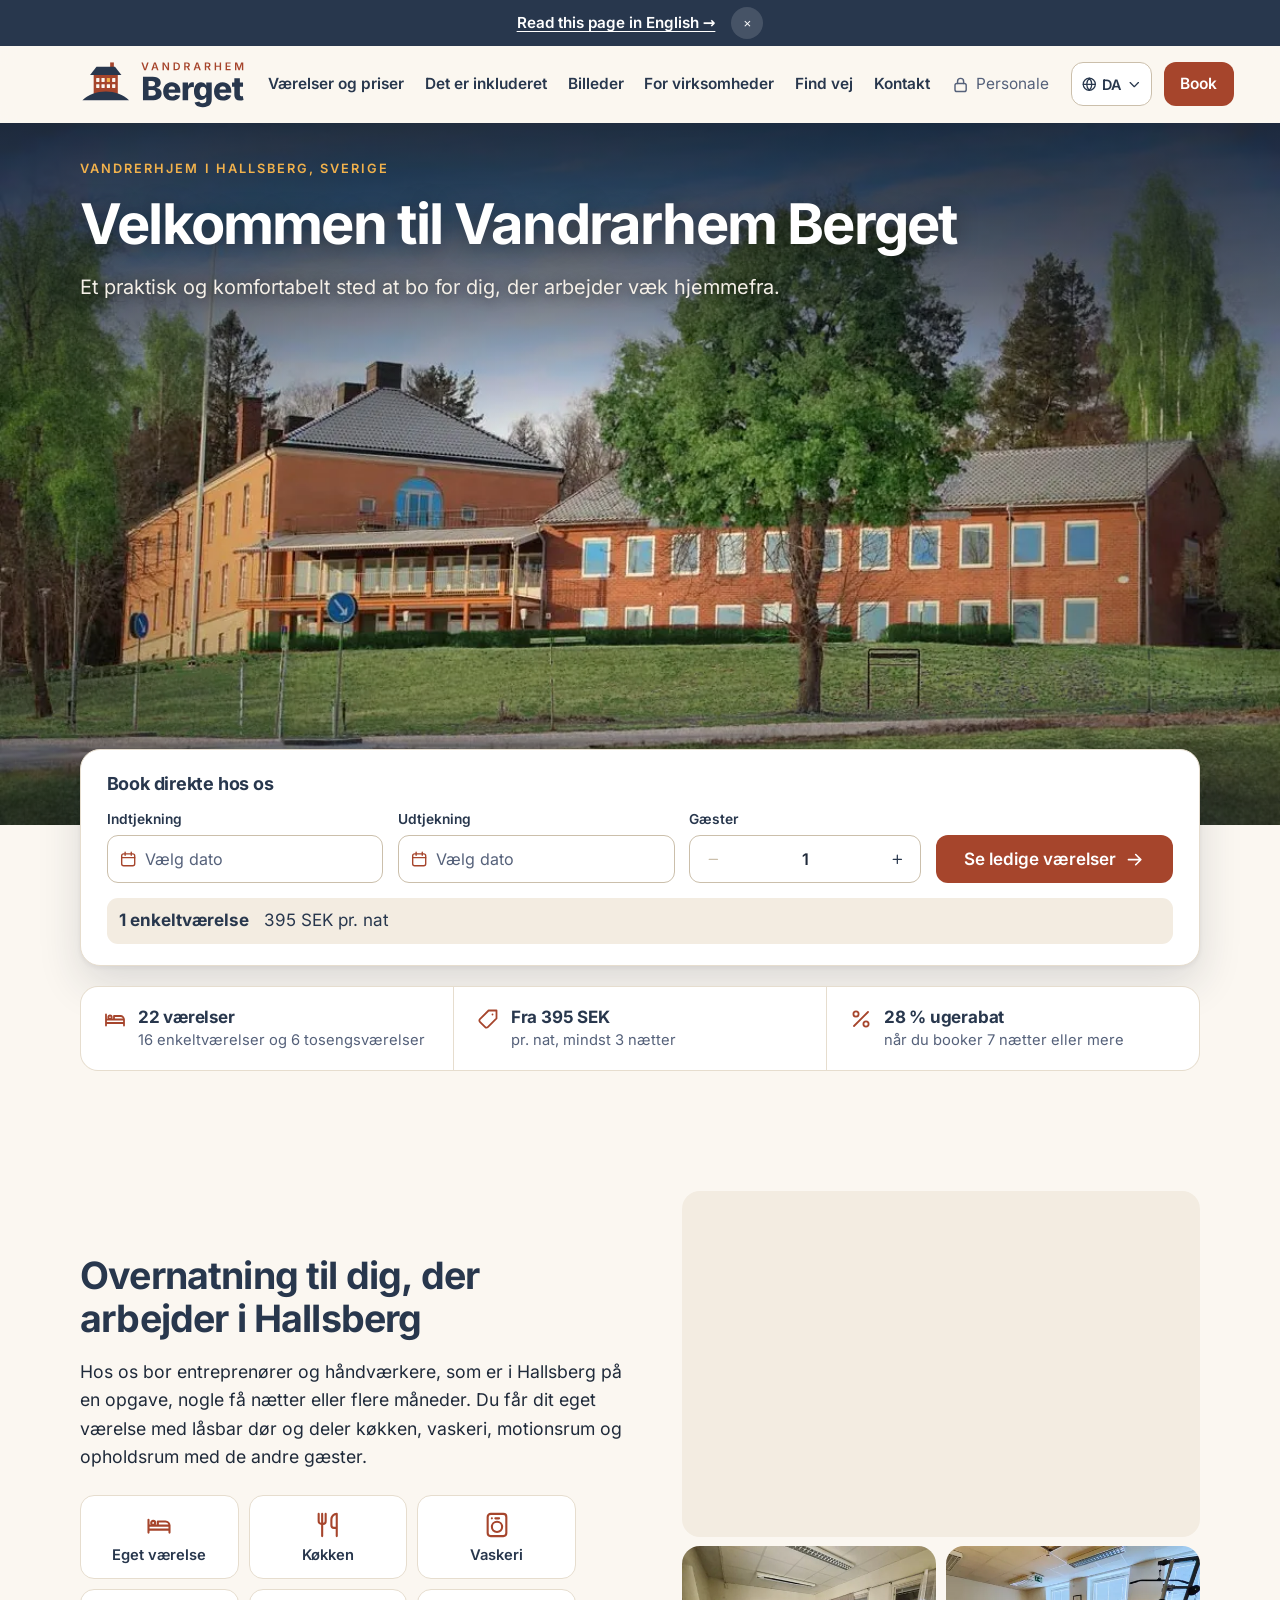
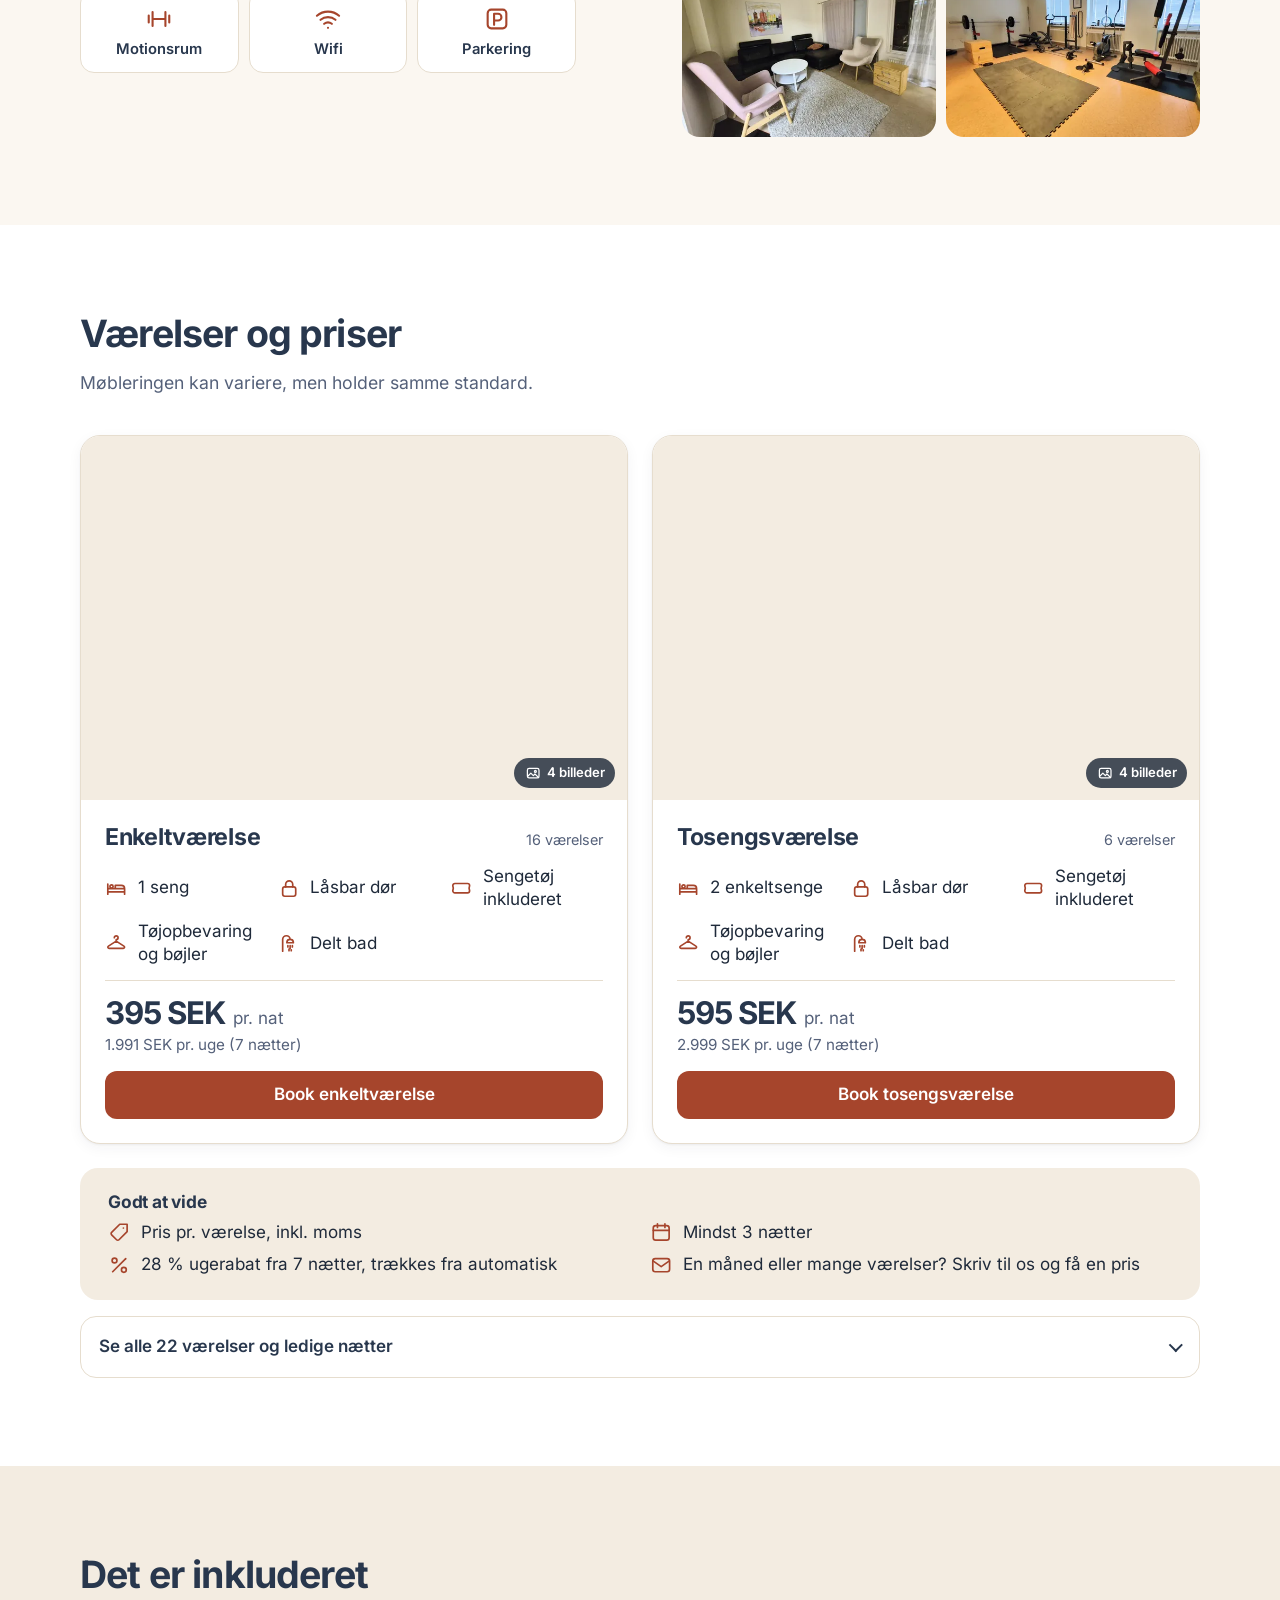
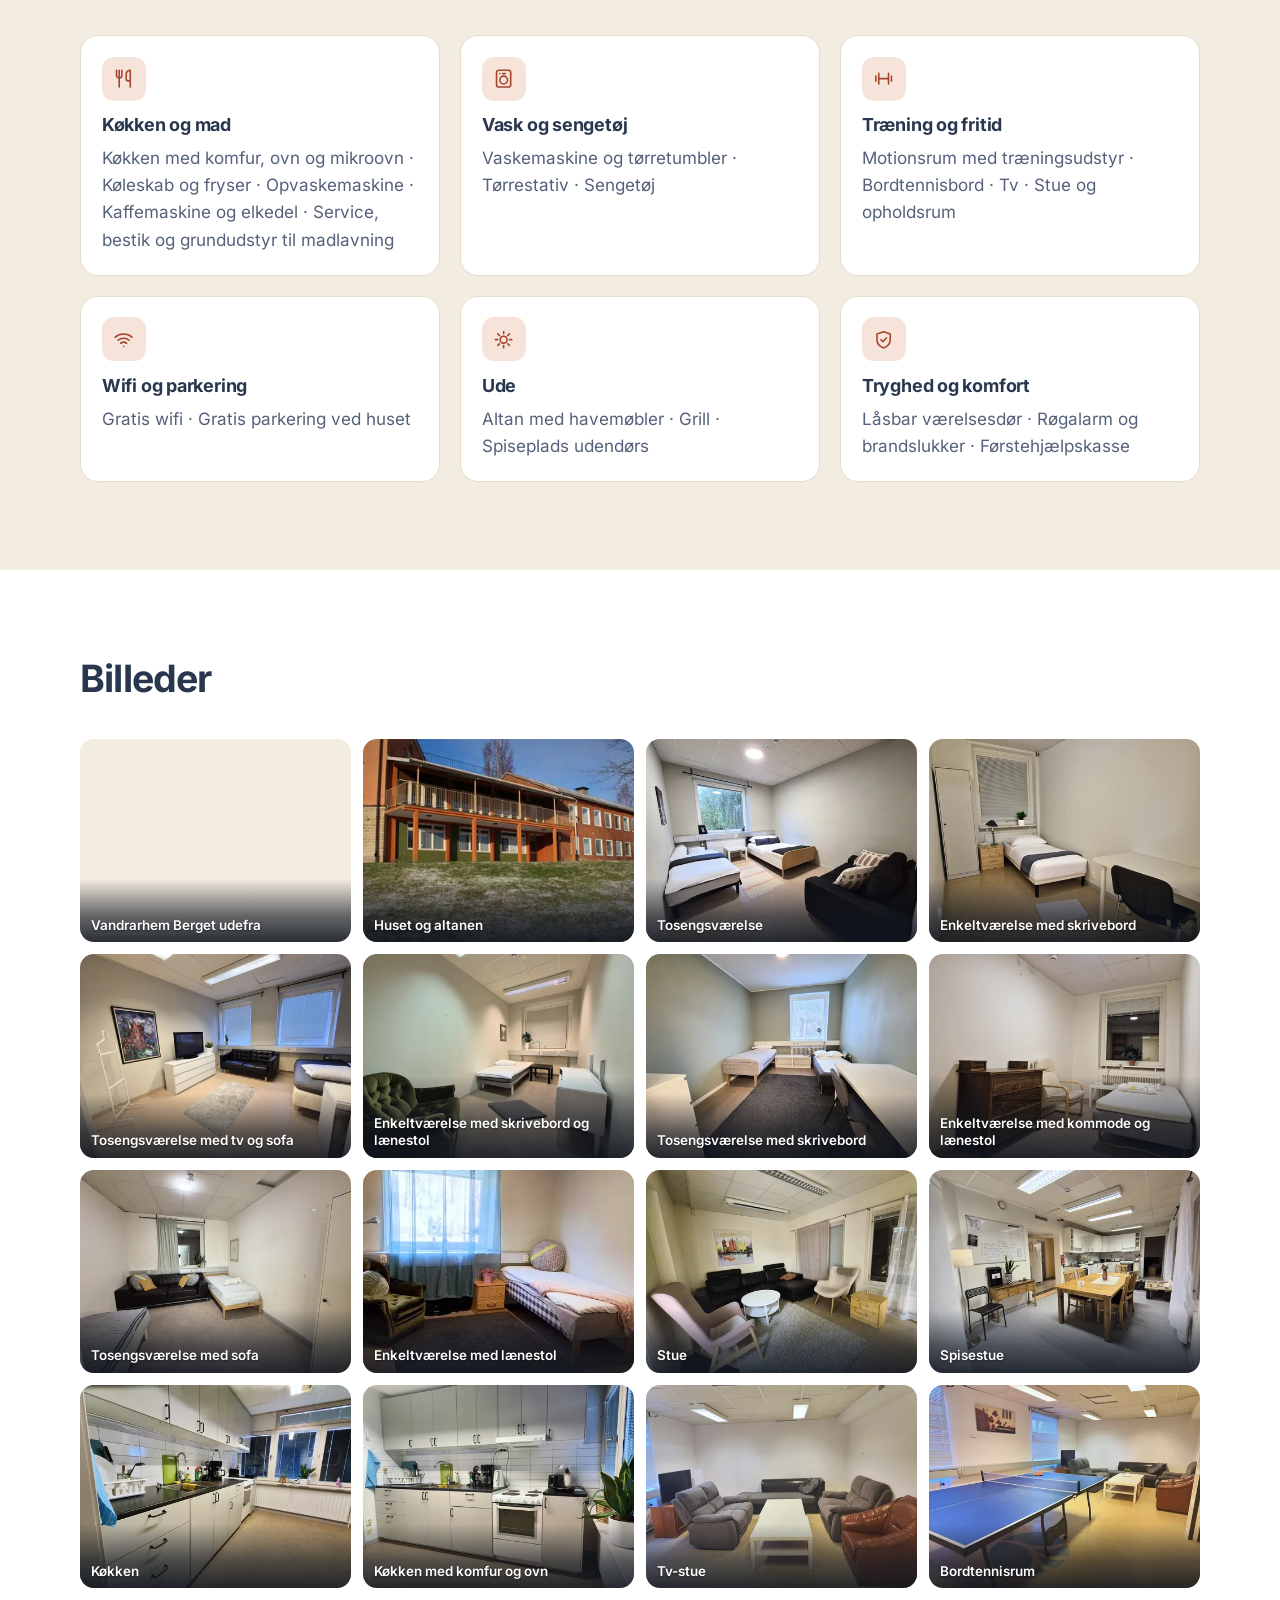
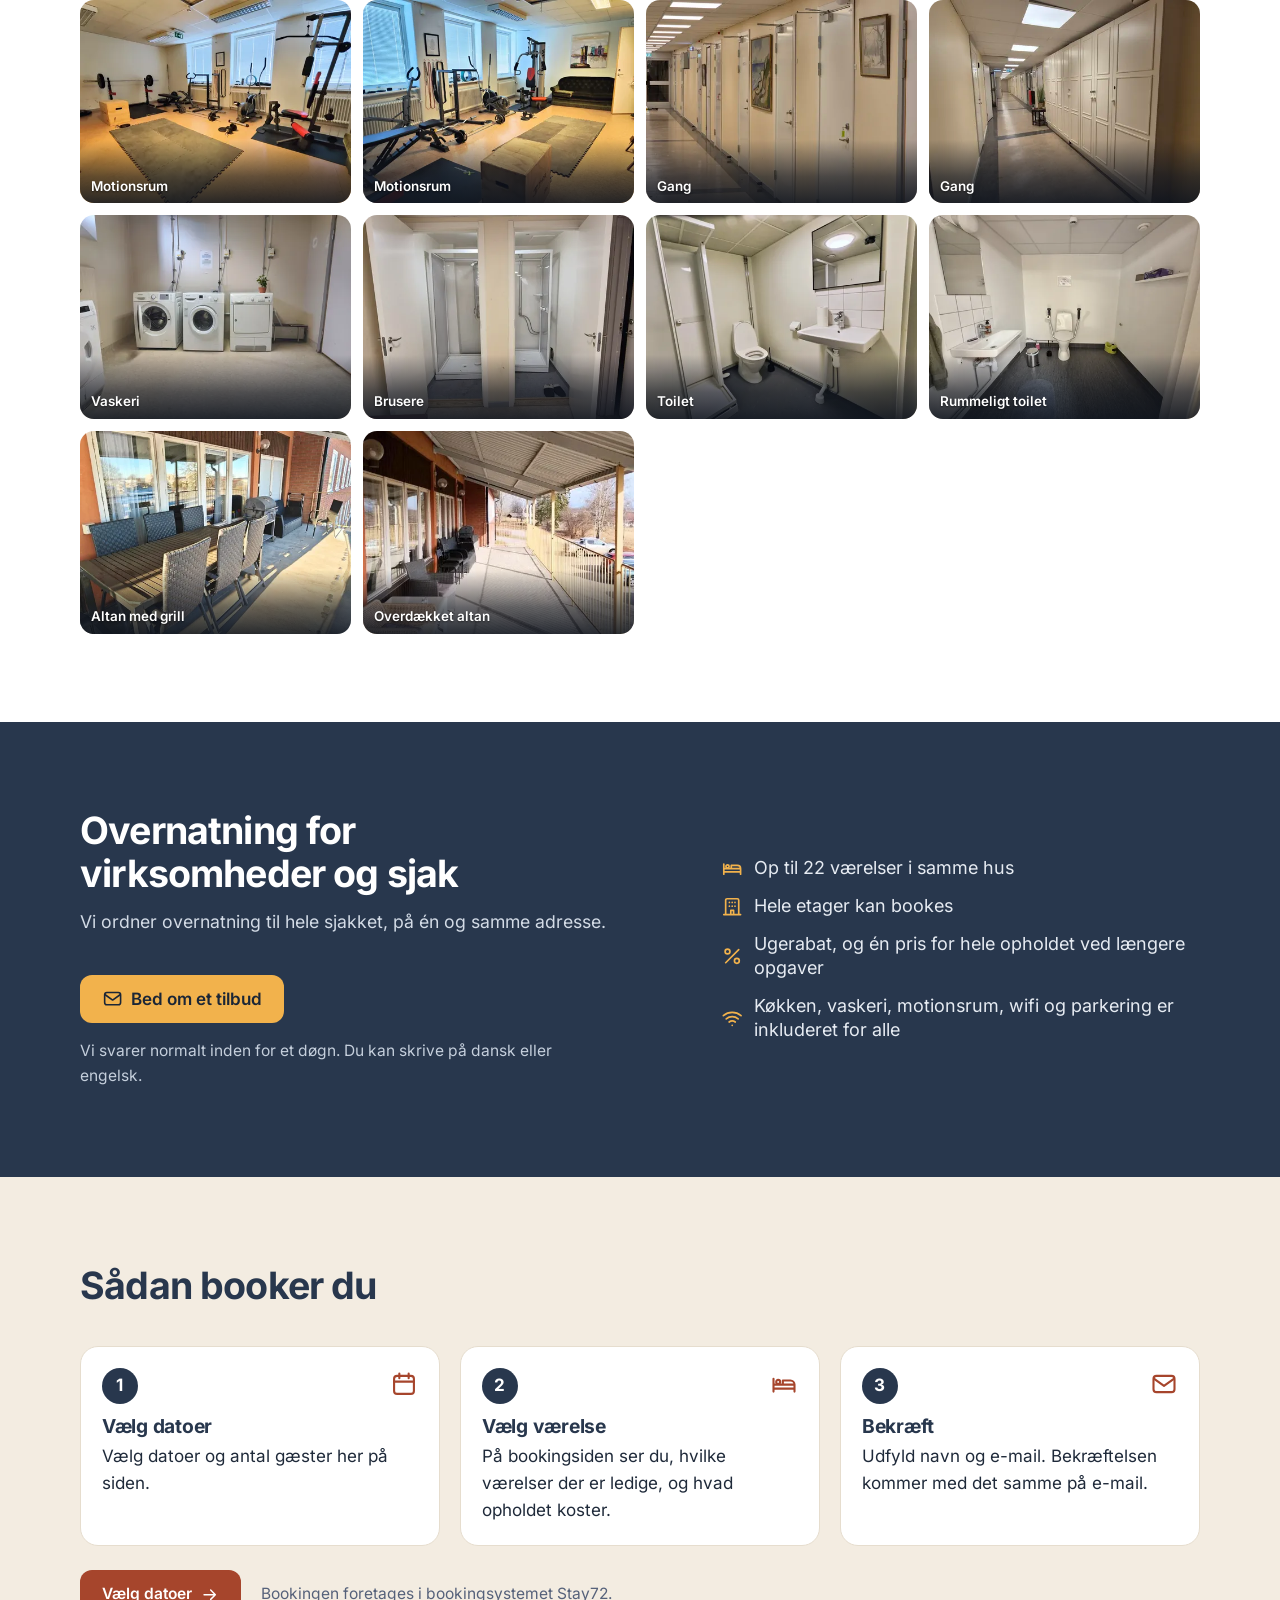
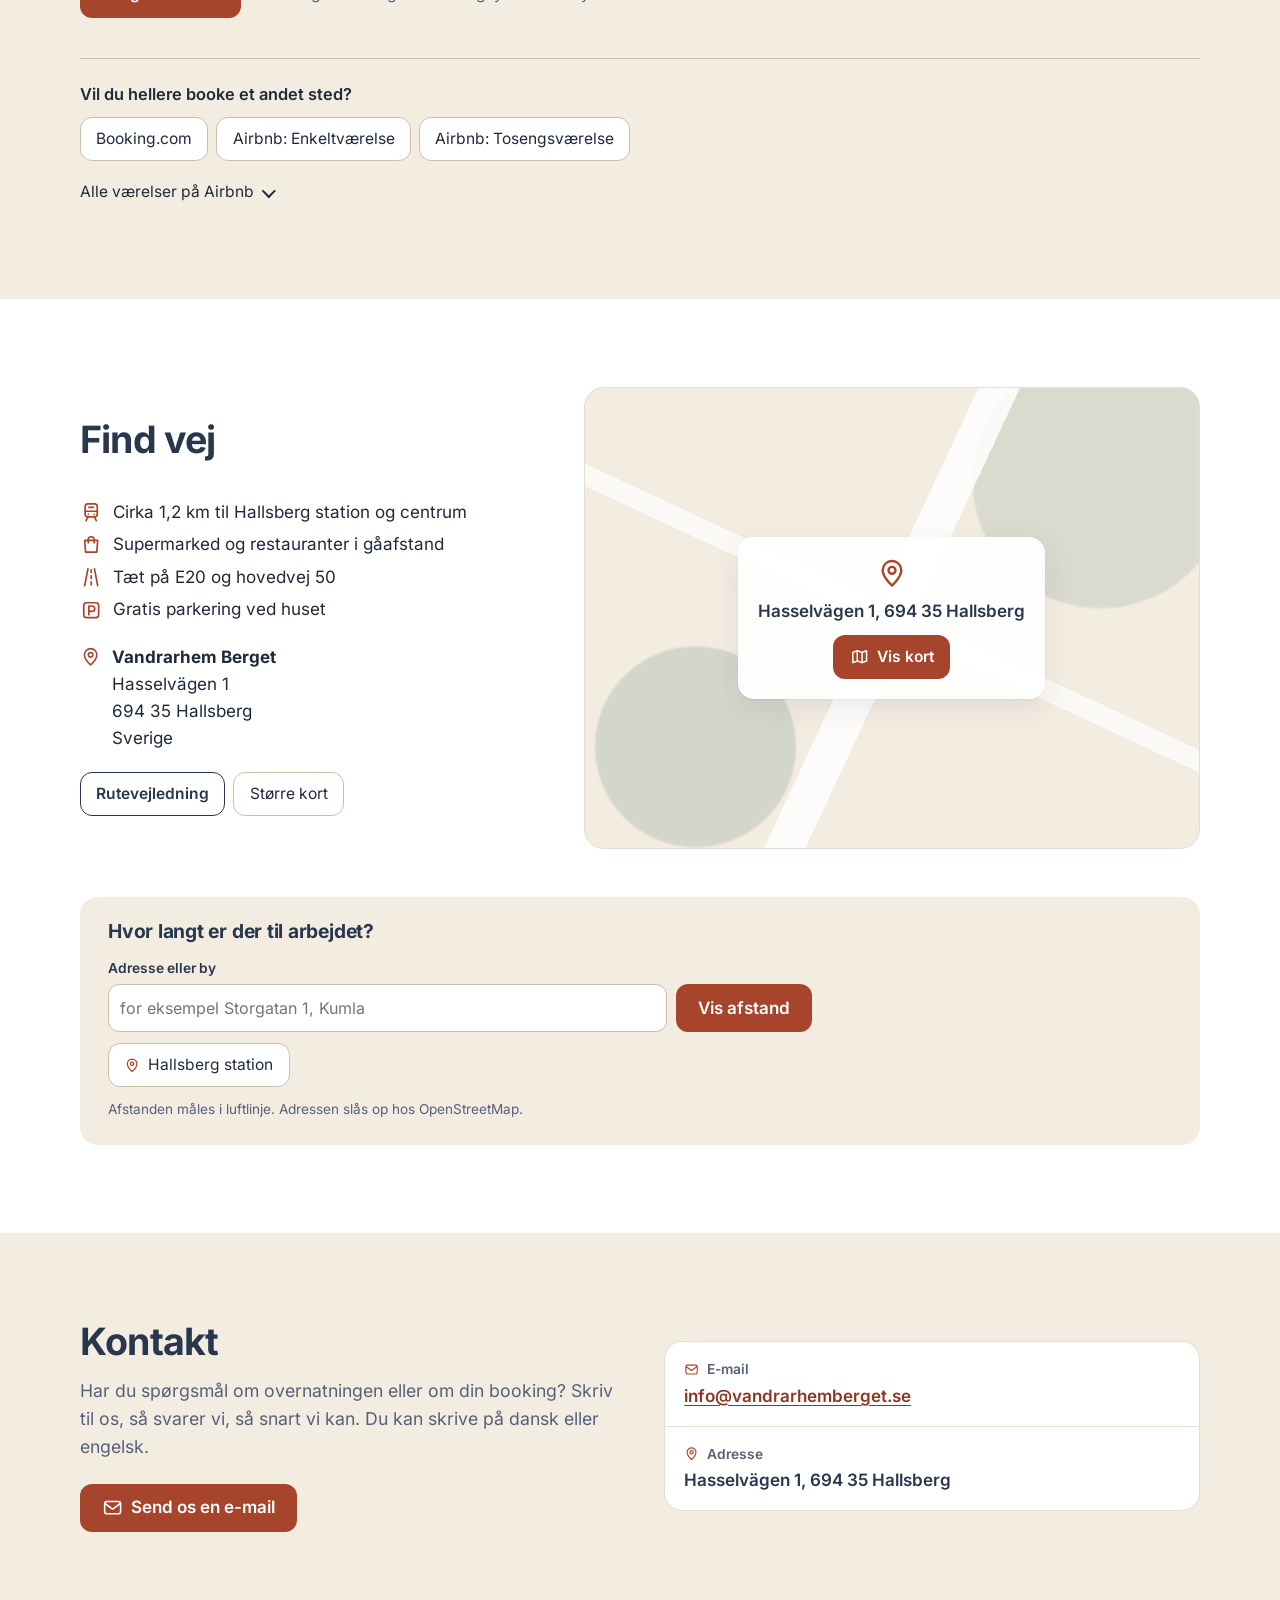
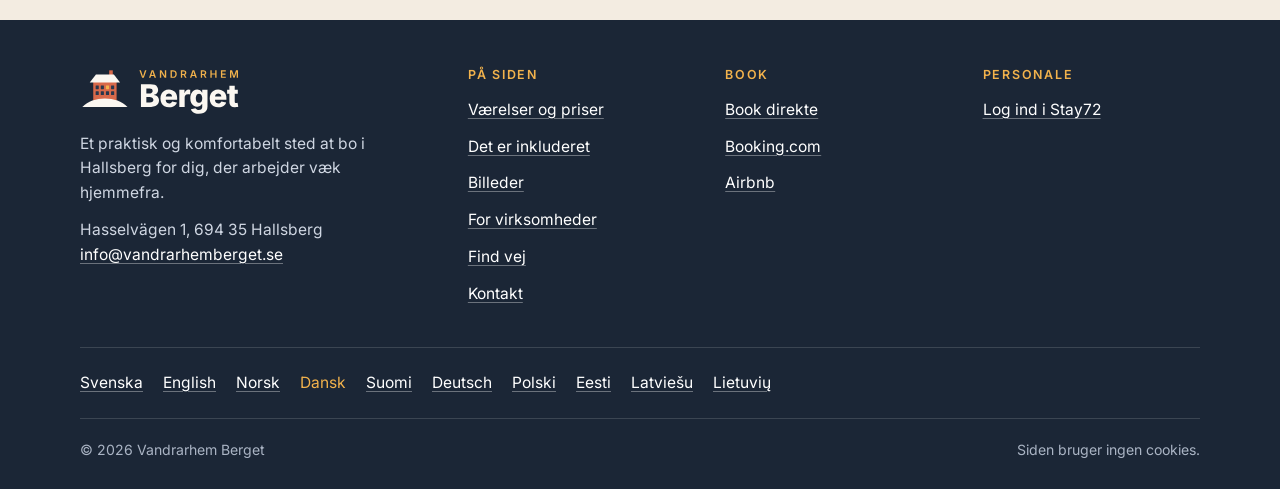
==== commit 5c7e0419: "Ta bort bolagsnamnet ur sidfot och bokningstext" ====
--- a/da/index.html
+++ b/da/index.html
@@ -381,7 +381,7 @@
     </ol>
     <div class="steg__fot">
       <a class="knapp knapp--primar" href="#boka">Vælg datoer<svg class="ikon" viewBox="0 0 24 24" width="24" height="24" fill="none" stroke="currentColor" stroke-width="1.8" stroke-linecap="round" stroke-linejoin="round" aria-hidden="true" focusable="false"><path d="M5 12h14M13.2 6.2 19 12l-5.8 5.8"/></svg></a>
-      <p>Bookingen foretages i bookingsystemet Stay72, hos vores selskab CentralUnity Holding AB.</p>
+      <p>Bookingen foretages i bookingsystemet Stay72.</p>
     </div>
 
     <div class="andra">
@@ -518,7 +518,7 @@
     </ul>
   </nav>
   <div class="ram fot__rad">
-    <p>© 2026 Vandrarhem Berget. Drives af CentralUnity Holding AB.</p>
+    <p>© 2026 Vandrarhem Berget</p>
     <p>Siden bruger ingen cookies.</p>
   </div>
 </footer>
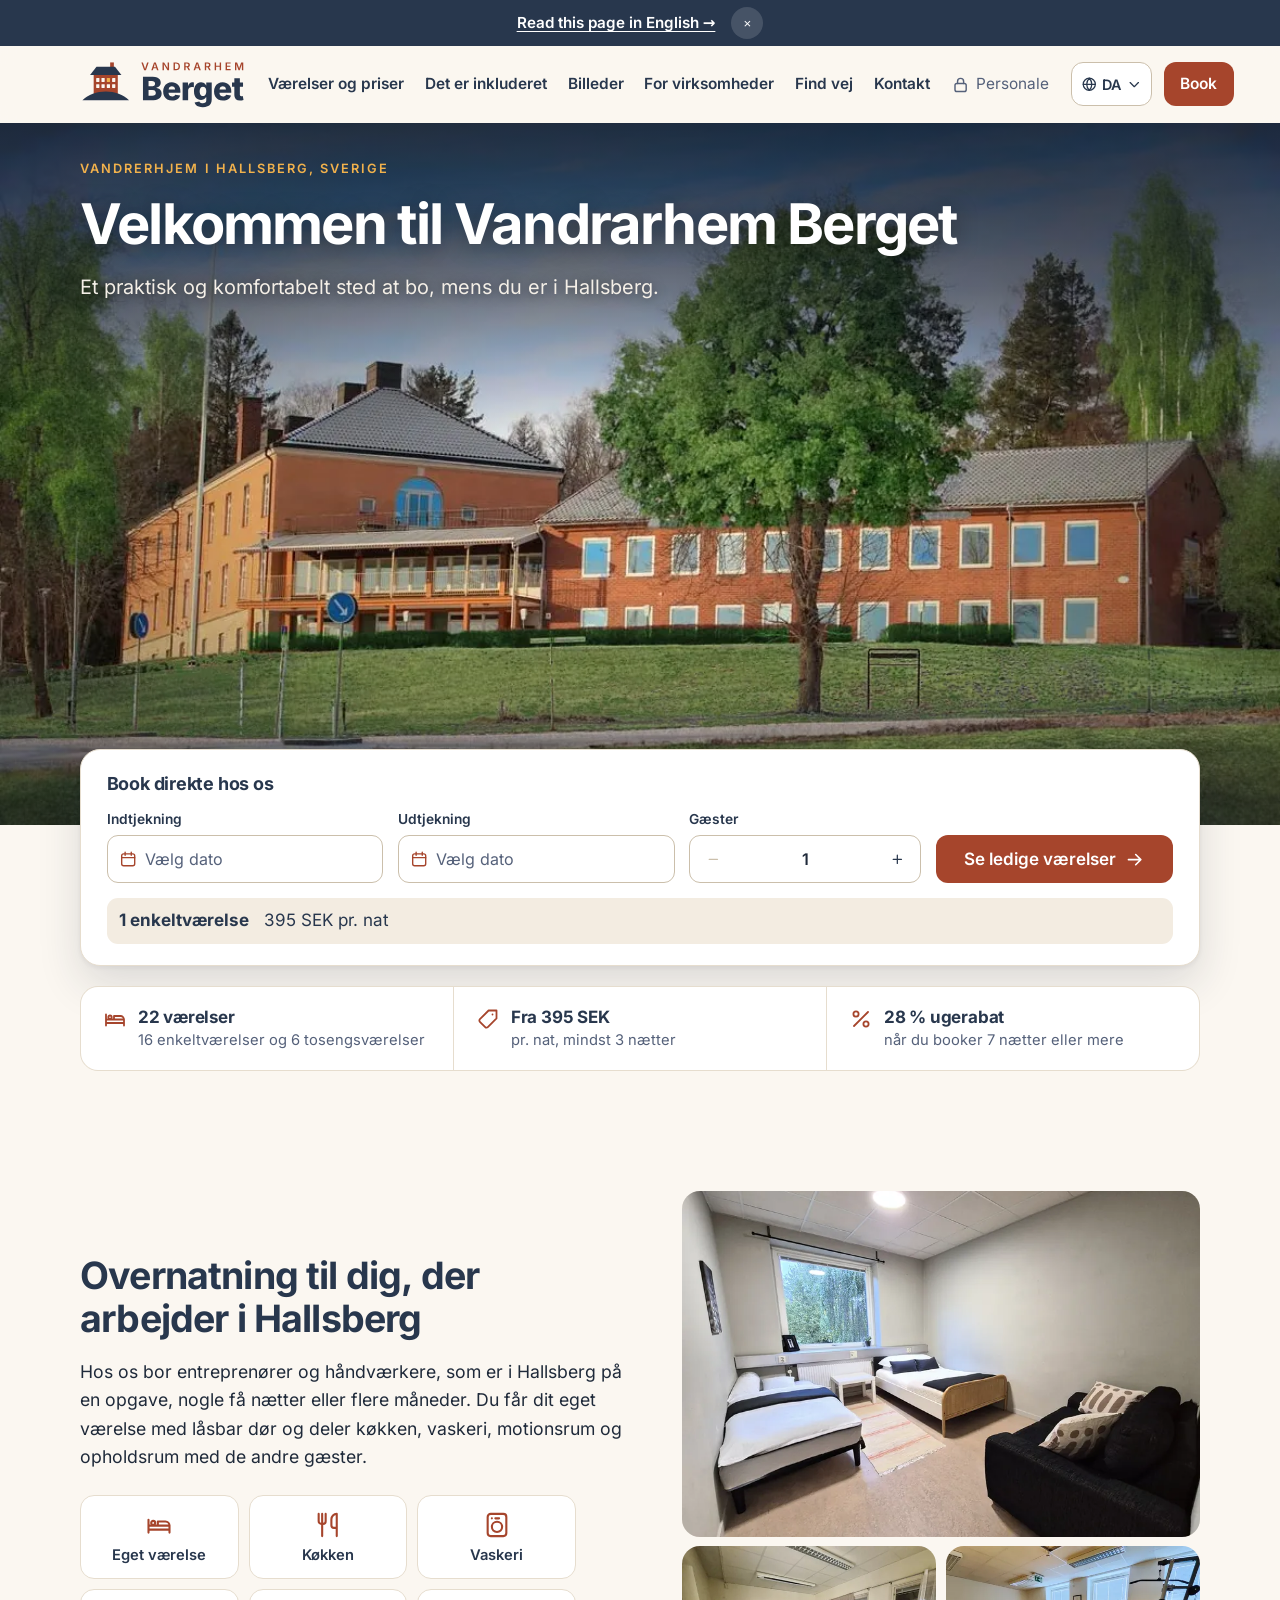
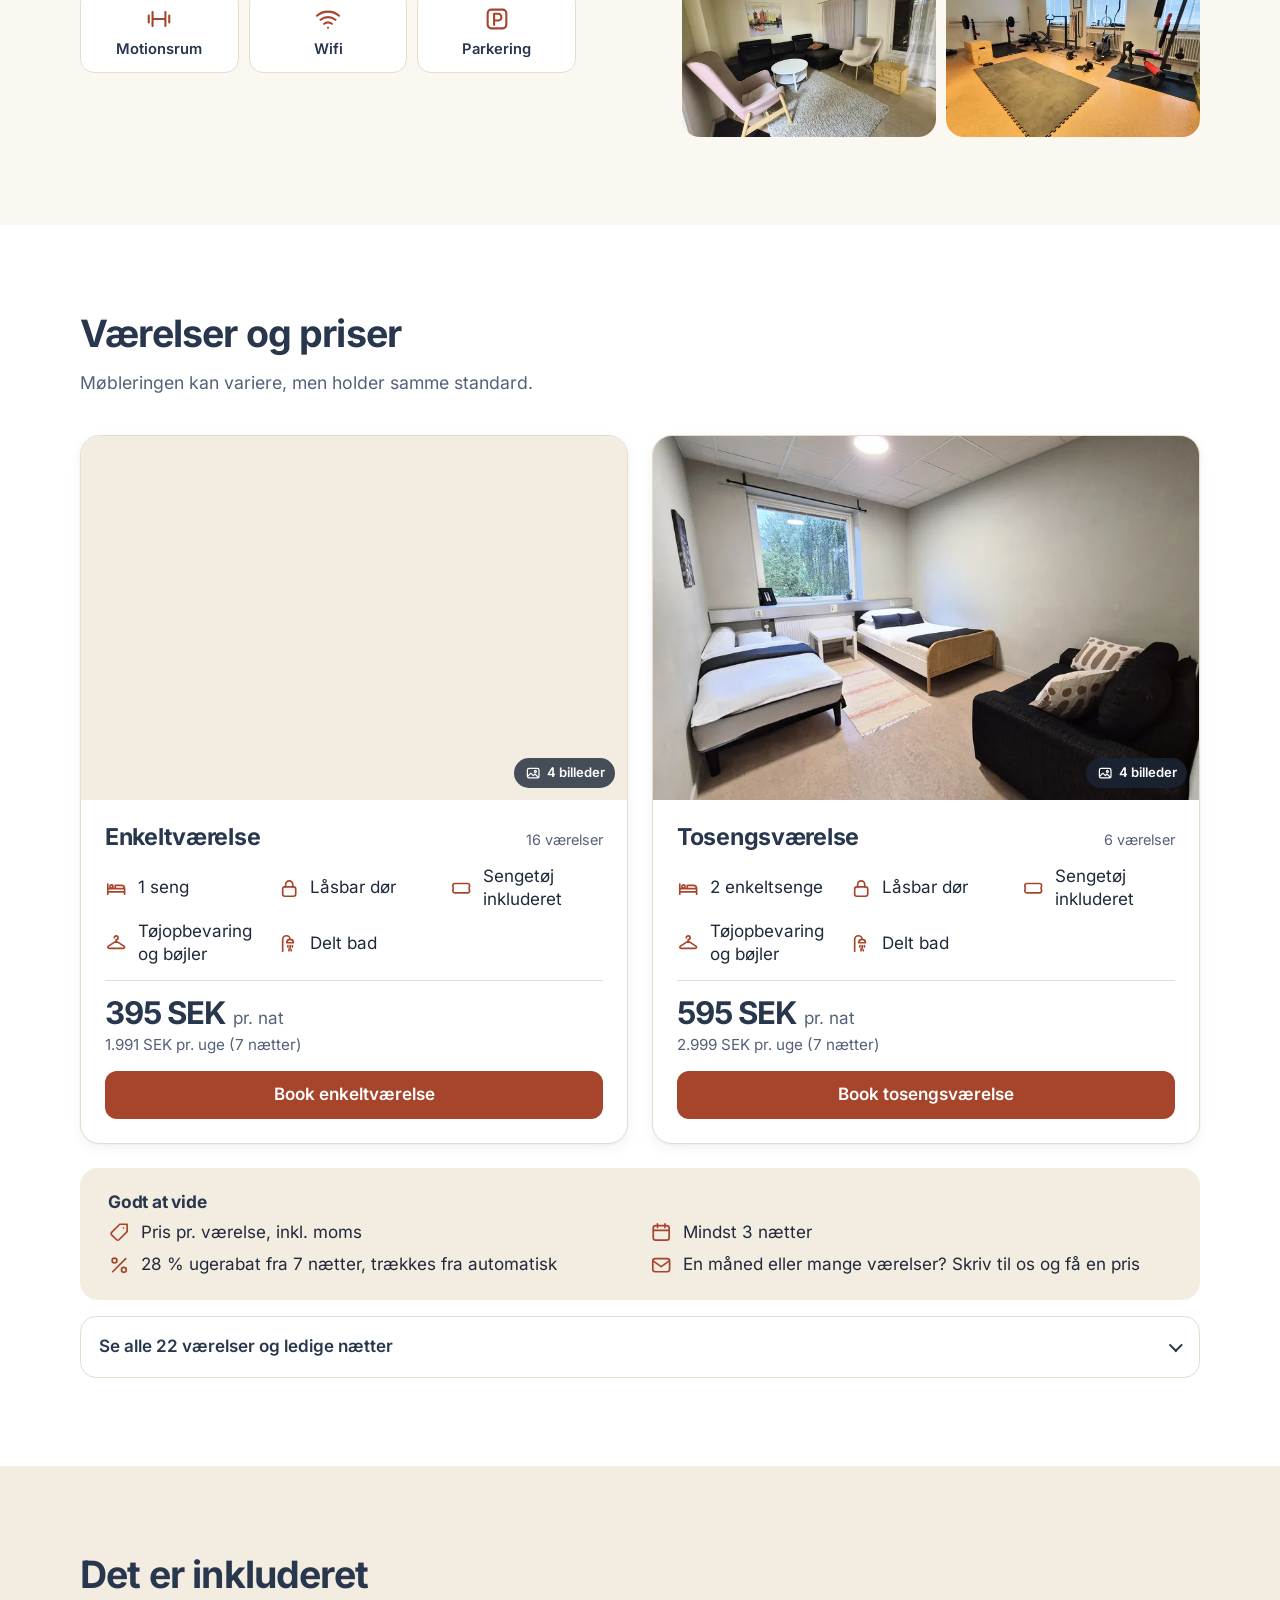
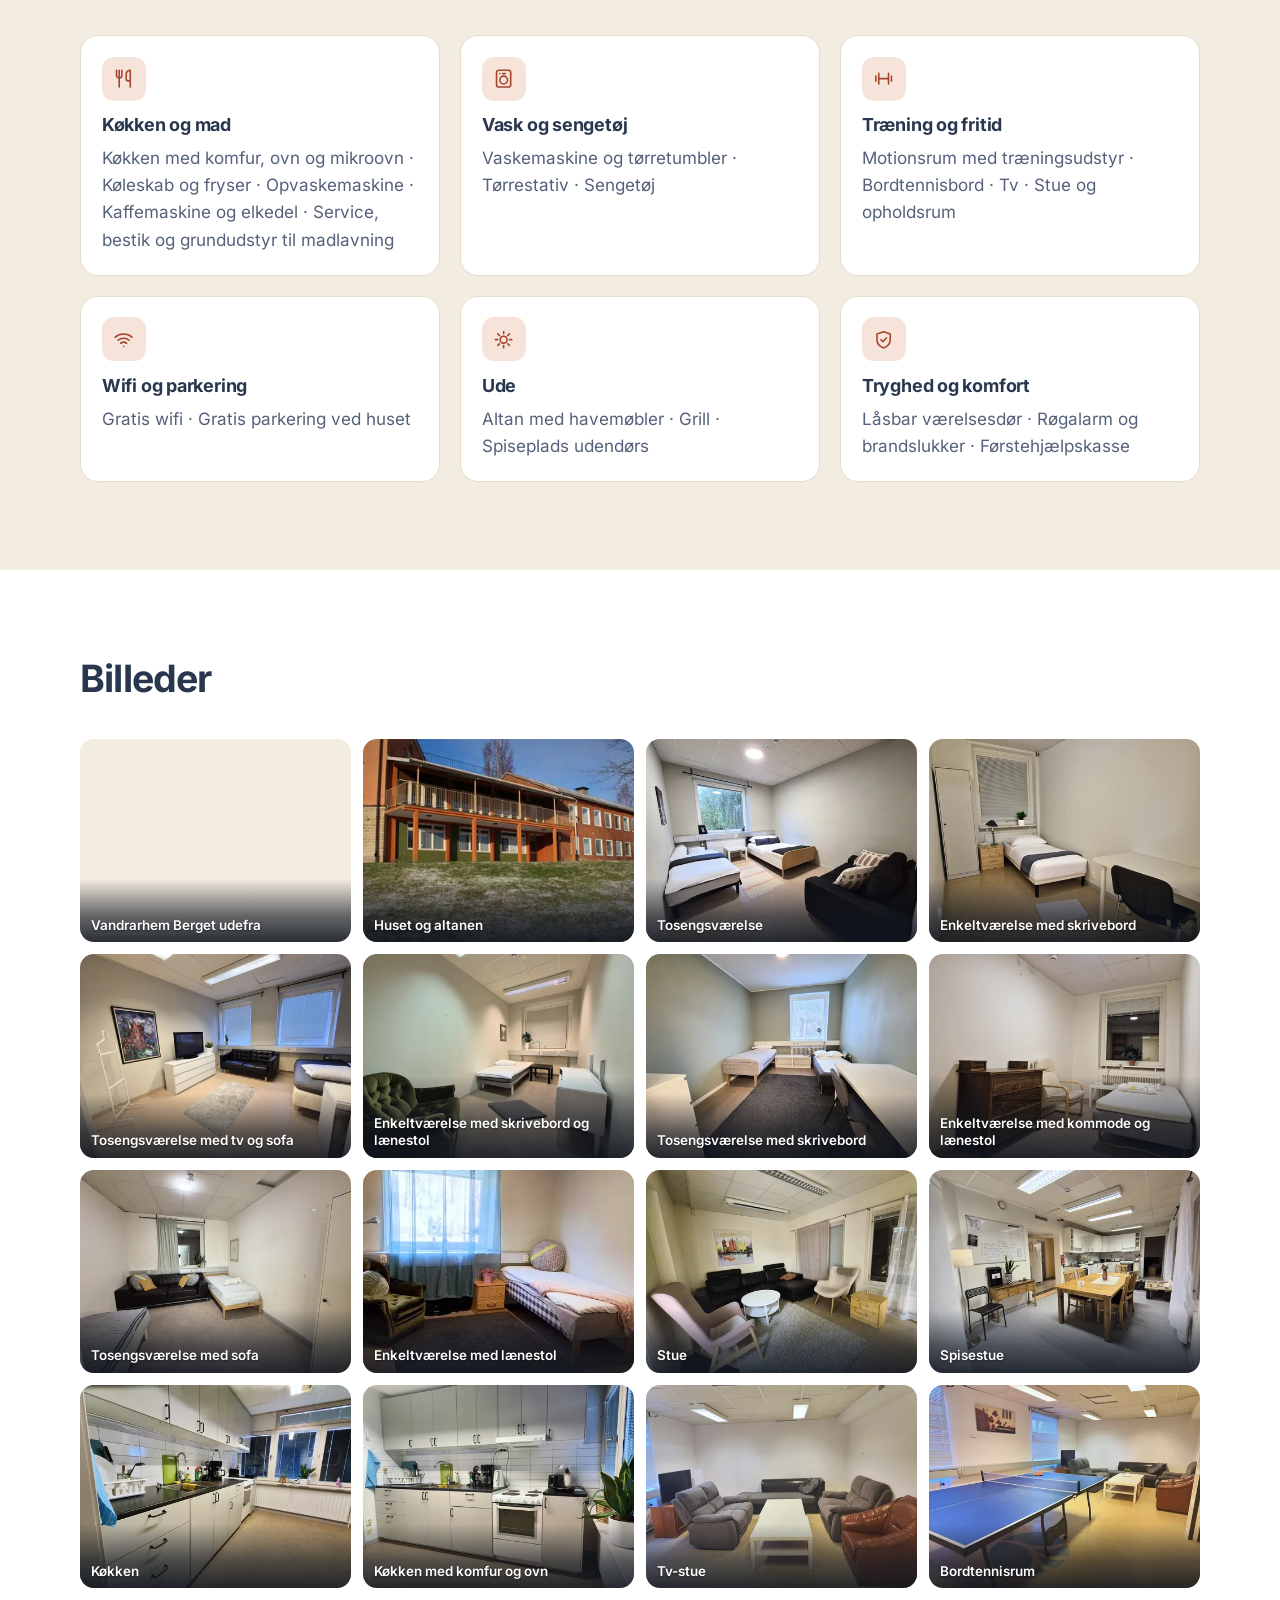
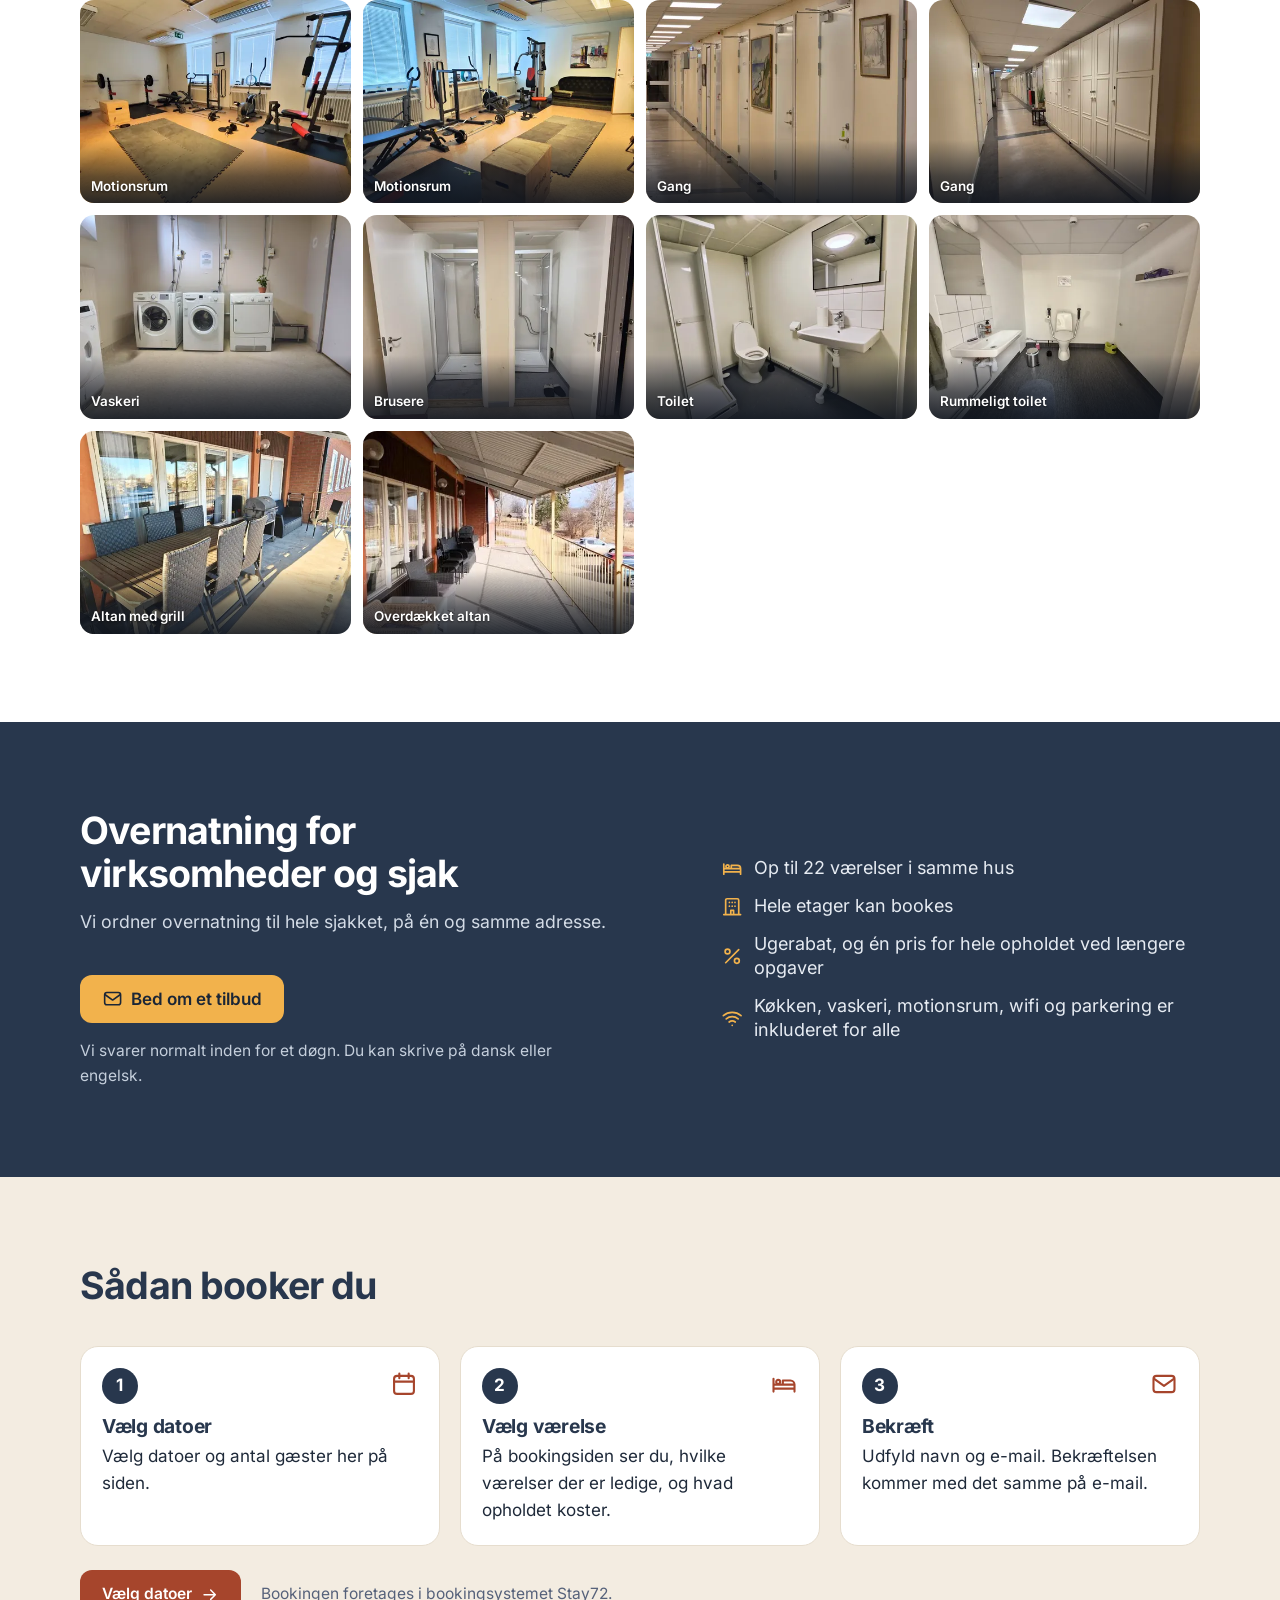
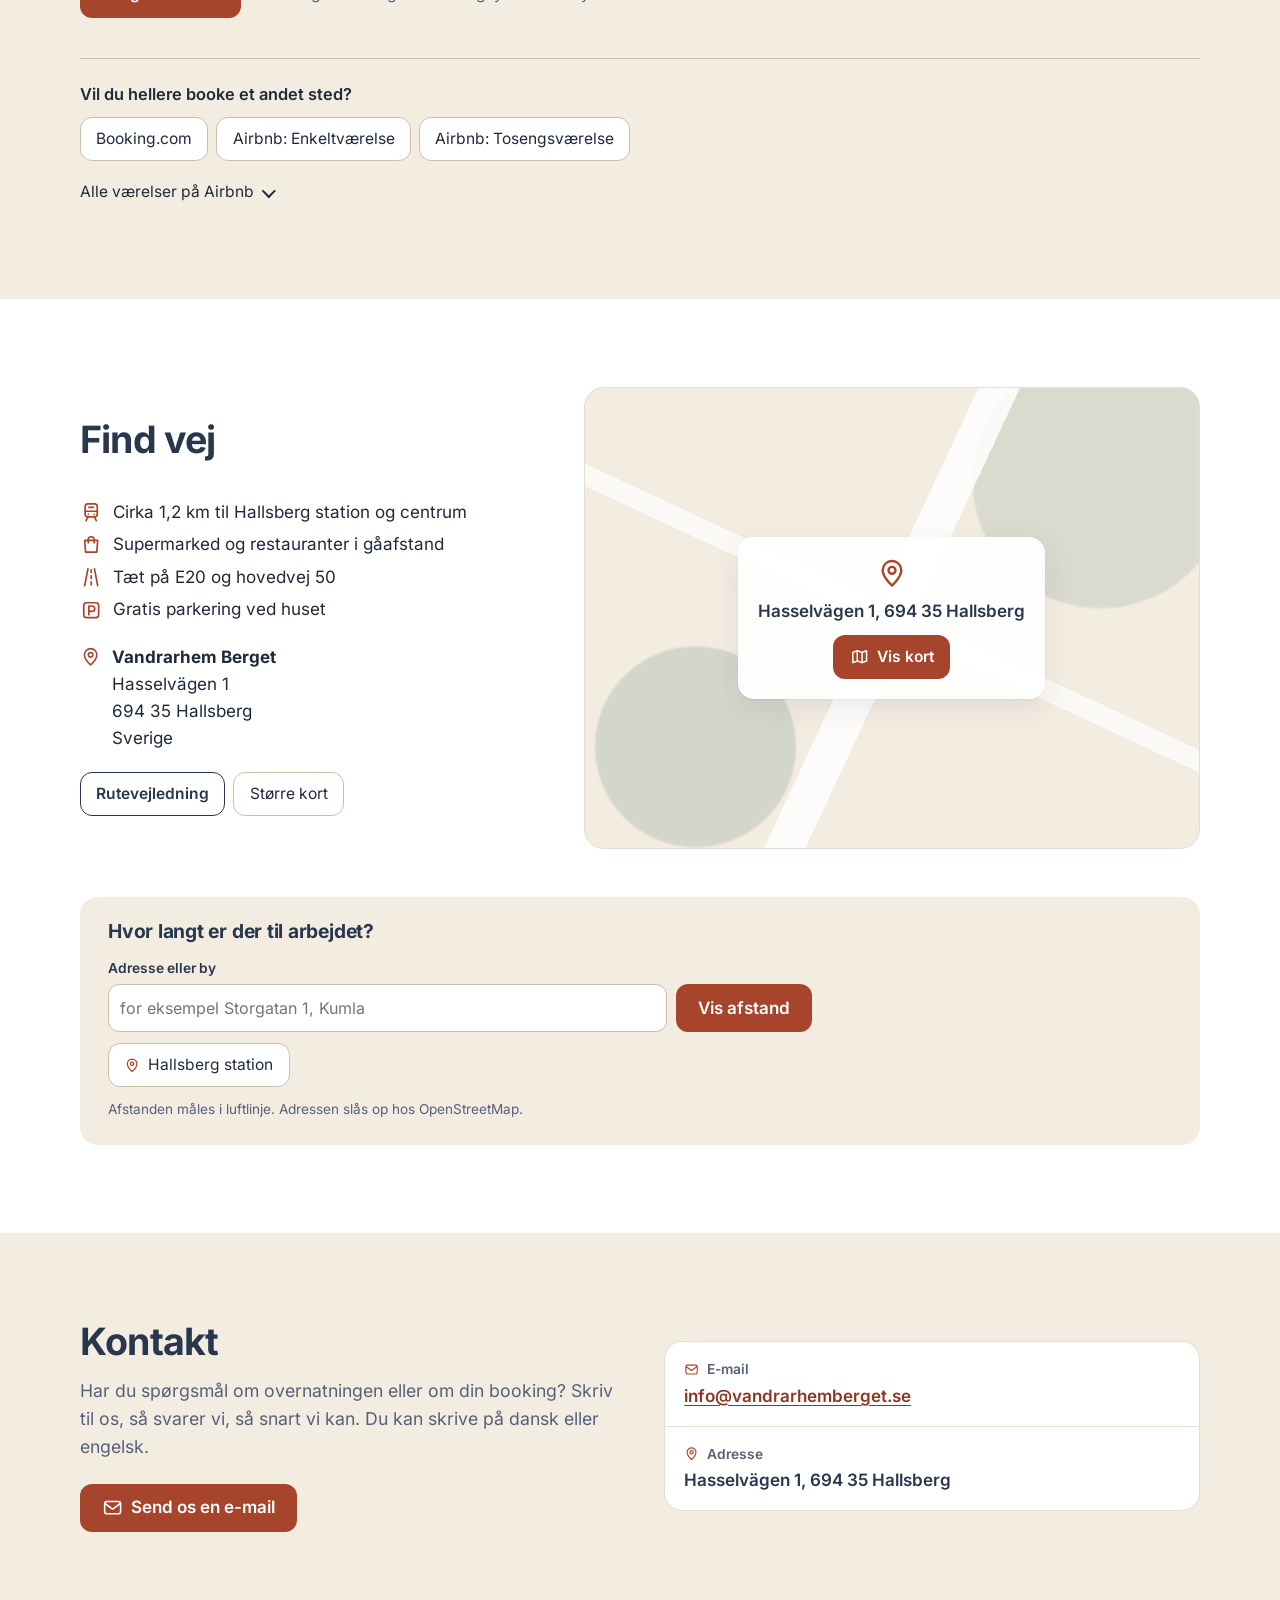
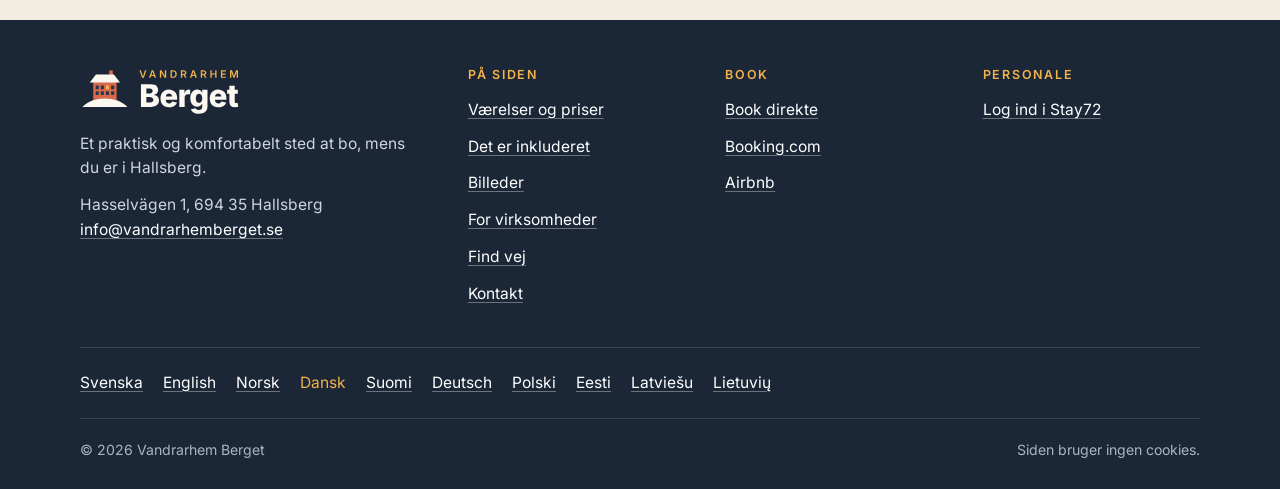
==== commit 16e6e975: "Uppdatera hemsidan 2026-11-26 22:15" ====
--- a/da/index.html
+++ b/da/index.html
@@ -94,7 +94,7 @@
   <div class="ram start__inre">
     <p class="overrubrik">Vandrerhjem i Hallsberg, Sverige</p>
     <h1>Velkommen til Vandrarhem Berget</h1>
-    <p class="ingress">Et praktisk og komfortabelt sted at bo for dig, der arbejder væk hjemmefra.</p>
+    <p class="ingress">Et praktisk og komfortabelt sted at bo, mens du er i Hallsberg.</p>
   </div>
 </section>
 
@@ -474,7 +474,7 @@
   <div class="ram fot__rutnat">
     <div class="fot__om">
       <svg class="fot__logga" aria-hidden="true" focusable="false" xmlns="http://www.w3.org/2000/svg" viewBox="0 0 206.95 61.65"><g transform="translate(0 -7)"><rect x="17" y="24" width="30" height="26" fill="#D8694A"/><rect x="37.5" y="10" width="4.6" height="7" fill="#D8694A"/><path d="M12.5 25.5 20.5 15.5h23l8 10z" fill="#FBF7F1"/><rect x="20.1" y="29.4" width="4" height="4.8" rx=".5" fill="#28374D"/><rect x="26.7" y="29.4" width="4" height="4.8" rx=".5" fill="#28374D"/><rect x="33.3" y="29.4" width="4" height="4.8" rx=".5" fill="#F2B24C"/><rect x="39.9" y="29.4" width="4" height="4.8" rx=".5" fill="#28374D"/><rect x="20.1" y="37" width="4" height="4.8" rx=".5" fill="#28374D"/><rect x="26.7" y="37" width="4" height="4.8" rx=".5" fill="#28374D"/><rect x="33.3" y="37" width="4" height="4.8" rx=".5" fill="#28374D"/><rect x="39.9" y="37" width="4" height="4.8" rx=".5" fill="#28374D"/><path d="M3 57C17 42.5 47 42.5 61 57z" fill="#FBF7F1"/><path d="M79.77 19.67 76.32 10H78.22L79.94 15.02Q80.18 15.78 80.46 16.76Q80.73 17.74 81.06 18.98H80.7Q81.02 17.72 81.29 16.75Q81.56 15.78 81.79 15.02L83.45 10H85.35L81.96 19.67ZM88.63 19.67 92 10H94.2L97.65 19.67H95.75L94.03 14.65Q93.78 13.87 93.51 12.89Q93.23 11.9 92.9 10.65H93.27Q92.94 11.92 92.68 12.91Q92.42 13.89 92.18 14.65L90.52 19.67ZM90.59 17.27V15.88H95.68V17.27ZM102.58 19.67V10H104.54L107.88 15.33Q108.09 15.66 108.32 16.08Q108.55 16.5 108.81 17.01Q109.06 17.53 109.3 18.16H109.11Q109.06 17.61 109.03 17.04Q108.99 16.46 108.98 15.95Q108.96 15.43 108.96 15.07V10H110.72V19.67H108.75L105.74 14.87Q105.45 14.41 105.2 13.97Q104.95 13.52 104.65 12.95Q104.36 12.39 103.95 11.59H104.19Q104.23 12.3 104.27 12.93Q104.3 13.56 104.32 14.06Q104.34 14.56 104.34 14.87V19.67ZM119.57 19.67H117.13V18.17H119.49Q120.5 18.17 121.18 17.8Q121.86 17.42 122.2 16.68Q122.54 15.94 122.54 14.82Q122.54 13.72 122.2 12.98Q121.86 12.24 121.19 11.87Q120.53 11.5 119.53 11.5H117.08V10H119.64Q121.08 10 122.11 10.58Q123.14 11.16 123.69 12.24Q124.25 13.32 124.25 14.82Q124.25 16.33 123.69 17.42Q123.14 18.51 122.09 19.09Q121.04 19.67 119.57 19.67ZM118.04 10V19.67H116.3V10ZM129.53 19.67V10H133.15Q134.26 10 135.01 10.39Q135.77 10.78 136.16 11.48Q136.55 12.18 136.55 13.1Q136.55 14.02 136.16 14.7Q135.77 15.38 135 15.75Q134.24 16.12 133.12 16.12H130.54V14.69H132.89Q133.55 14.69 133.96 14.5Q134.38 14.32 134.58 13.96Q134.78 13.6 134.78 13.1Q134.78 12.58 134.58 12.21Q134.38 11.84 133.96 11.65Q133.54 11.46 132.88 11.46H131.27V19.67ZM134.97 19.67 132.62 15.28H134.52L136.91 19.67ZM141.19 19.67 144.56 10H146.76L150.21 19.67H148.31L146.59 14.65Q146.34 13.87 146.07 12.89Q145.79 11.9 145.46 10.65H145.83Q145.5 11.92 145.24 12.91Q144.98 13.89 144.74 14.65L143.08 19.67ZM143.16 17.27V15.88H148.25V17.27ZM155.14 19.67V10H158.75Q159.86 10 160.62 10.39Q161.38 10.78 161.77 11.48Q162.16 12.18 162.16 13.1Q162.16 14.02 161.77 14.7Q161.37 15.38 160.61 15.75Q159.84 16.12 158.73 16.12H156.15V14.69H158.5Q159.16 14.69 159.57 14.5Q159.99 14.32 160.19 13.96Q160.39 13.6 160.39 13.1Q160.39 12.58 160.19 12.21Q159.99 11.84 159.57 11.65Q159.15 11.46 158.49 11.46H156.87V19.67ZM160.58 19.67 158.23 15.28H160.12L162.52 19.67ZM167.44 19.67V10H169.18V14H173.67V10H175.4V19.67H173.67V15.46H169.18V19.67ZM180.99 19.67V10H187.27V11.46H182.72V14.07H186.93V15.51H182.72V18.21H187.29V19.67ZM192.67 19.67V10H195.28L197.11 14.99Q197.21 15.27 197.33 15.71Q197.45 16.14 197.57 16.65Q197.7 17.16 197.81 17.64Q197.93 18.12 198.01 18.49H197.66Q197.73 18.13 197.85 17.65Q197.96 17.18 198.09 16.67Q198.21 16.16 198.33 15.72Q198.45 15.28 198.54 14.99L200.36 10H202.97V19.67H201.25V14.79Q201.25 14.48 201.26 14.04Q201.26 13.6 201.27 13.09Q201.29 12.58 201.3 12.07Q201.31 11.55 201.31 11.09H201.44Q201.31 11.6 201.15 12.13Q201 12.67 200.85 13.17Q200.7 13.67 200.57 14.1Q200.44 14.52 200.34 14.79L198.56 19.67H197.09L195.28 14.79Q195.18 14.52 195.05 14.11Q194.91 13.69 194.76 13.19Q194.61 12.69 194.46 12.15Q194.3 11.61 194.15 11.09H194.3Q194.3 11.52 194.32 12.03Q194.33 12.54 194.34 13.05Q194.35 13.56 194.36 14.01Q194.37 14.47 194.37 14.79V19.67Z" fill="#F2B24C"/><path d="M78.28 57V27.72H90.43Q93.69 27.72 95.91 28.66Q98.13 29.6 99.24 31.26Q100.35 32.92 100.35 35.15Q100.35 36.82 99.65 38.12Q98.96 39.43 97.73 40.28Q96.5 41.14 94.91 41.47V41.79Q96.66 41.85 98.16 42.72Q99.66 43.6 100.58 45.15Q101.49 46.7 101.49 48.82Q101.49 51.18 100.3 53.03Q99.11 54.88 96.85 55.94Q94.59 57 91.33 57ZM85.22 51.4H89.7Q92.04 51.4 93.15 50.5Q94.26 49.61 94.26 48.04Q94.26 46.9 93.73 46.05Q93.2 45.21 92.2 44.75Q91.21 44.28 89.84 44.28H85.22ZM85.22 39.78H89.25Q90.41 39.78 91.32 39.39Q92.23 39 92.75 38.26Q93.28 37.52 93.28 36.46Q93.28 34.99 92.21 34.12Q91.15 33.26 89.36 33.26H85.22ZM114.44 57.41Q111 57.41 108.51 56.05Q106.01 54.68 104.68 52.15Q103.36 49.61 103.36 46.09Q103.36 42.71 104.68 40.16Q106.01 37.6 108.45 36.18Q110.89 34.75 114.19 34.75Q116.51 34.75 118.44 35.48Q120.38 36.21 121.8 37.63Q123.23 39.06 124 41.14Q124.78 43.22 124.78 45.95V47.68H105.8V43.69H121.52L118.31 44.64Q118.31 43.11 117.85 42Q117.39 40.9 116.49 40.31Q115.58 39.72 114.25 39.72Q112.91 39.72 111.99 40.32Q111.06 40.92 110.58 41.99Q110.1 43.07 110.1 44.5V47.37Q110.1 49.06 110.66 50.19Q111.22 51.32 112.22 51.88Q113.22 52.44 114.56 52.44Q115.48 52.44 116.24 52.18Q117 51.93 117.54 51.42Q118.08 50.91 118.35 50.18L124.47 51.18Q123.92 53.07 122.57 54.47Q121.22 55.88 119.17 56.65Q117.12 57.41 114.44 57.41ZM127.57 57V35.03H134.23V39.04H134.47Q135.06 36.86 136.43 35.8Q137.79 34.75 139.6 34.75Q140.07 34.75 140.59 34.81Q141.11 34.87 141.55 34.99V40.96Q141.05 40.79 140.26 40.7Q139.46 40.61 138.83 40.61Q137.58 40.61 136.57 41.17Q135.57 41.73 135 42.71Q134.43 43.69 134.43 45.01V57ZM152.67 65.69Q149.8 65.69 147.66 64.96Q145.52 64.23 144.19 62.94Q142.86 61.64 142.47 59.93L148.42 58.71Q148.62 59.3 149.15 59.8Q149.68 60.3 150.55 60.61Q151.41 60.91 152.63 60.91Q154.73 60.91 155.86 59.97Q156.99 59.02 156.99 57.06V53.17H156.46Q156.07 54.15 155.29 54.96Q154.52 55.76 153.33 56.23Q152.14 56.71 150.51 56.71Q148.09 56.71 146.1 55.58Q144.1 54.45 142.9 52.08Q141.7 49.71 141.7 46.01Q141.7 42.16 142.94 39.67Q144.18 37.17 146.17 35.96Q148.17 34.75 150.49 34.75Q152.24 34.75 153.49 35.34Q154.73 35.93 155.55 36.87Q156.36 37.8 156.78 38.8H156.97V35.03H163.75V56.51Q163.75 59.54 162.35 61.58Q160.94 63.62 158.45 64.65Q155.95 65.69 152.67 65.69ZM152.85 51.67Q154.16 51.67 155.09 51.01Q156.01 50.34 156.5 49.05Q156.99 47.76 156.99 45.99Q156.99 44.19 156.5 42.87Q156.01 41.55 155.1 40.84Q154.18 40.12 152.85 40.12Q151.53 40.12 150.62 40.85Q149.7 41.59 149.23 42.91Q148.76 44.23 148.76 45.99Q148.76 47.76 149.23 49.04Q149.7 50.32 150.62 51Q151.53 51.67 152.85 51.67ZM177.71 57.41Q174.27 57.41 171.77 56.05Q169.28 54.68 167.95 52.15Q166.62 49.61 166.62 46.09Q166.62 42.71 167.95 40.16Q169.28 37.6 171.71 36.18Q174.15 34.75 177.45 34.75Q179.77 34.75 181.71 35.48Q183.64 36.21 185.07 37.63Q186.49 39.06 187.27 41.14Q188.05 43.22 188.05 45.95V47.68H169.06V43.69H184.78L181.58 44.64Q181.58 43.11 181.12 42Q180.66 40.9 179.75 40.31Q178.85 39.72 177.51 39.72Q176.18 39.72 175.25 40.32Q174.33 40.92 173.85 41.99Q173.37 43.07 173.37 44.5V47.37Q173.37 49.06 173.93 50.19Q174.49 51.32 175.49 51.88Q176.49 52.44 177.83 52.44Q178.75 52.44 179.51 52.18Q180.26 51.93 180.8 51.42Q181.34 50.91 181.62 50.18L187.73 51.18Q187.18 53.07 185.84 54.47Q184.49 55.88 182.44 56.65Q180.38 57.41 177.71 57.41ZM202.69 35.03V40.12H188.97V35.03ZM191.88 29.8H198.74V50.28Q198.74 51.14 199.15 51.57Q199.56 51.99 200.49 51.99Q200.84 51.99 201.48 51.91Q202.12 51.83 202.39 51.75L203.28 56.74Q202.12 57.08 201.04 57.2Q199.96 57.31 198.99 57.31Q195.5 57.31 193.69 55.67Q191.88 54.03 191.88 50.89Z" fill="#FBF7F1"/></g></svg>
-      <p>Et praktisk og komfortabelt sted at bo i Hallsberg for dig, der arbejder væk hjemmefra.</p>
+      <p>Et praktisk og komfortabelt sted at bo, mens du er i Hallsberg.</p>
       <p>Hasselvägen 1, 694 35 Hallsberg<br><a href="mailto:info@vandrarhemberget.se?subject=Sp%C3%B8rgsm%C3%A5l%20om%20overnatning%20p%C3%A5%20Vandrarhem%20Berget">info@vandrarhemberget.se</a></p>
     </div>
     <nav aria-label="På siden">
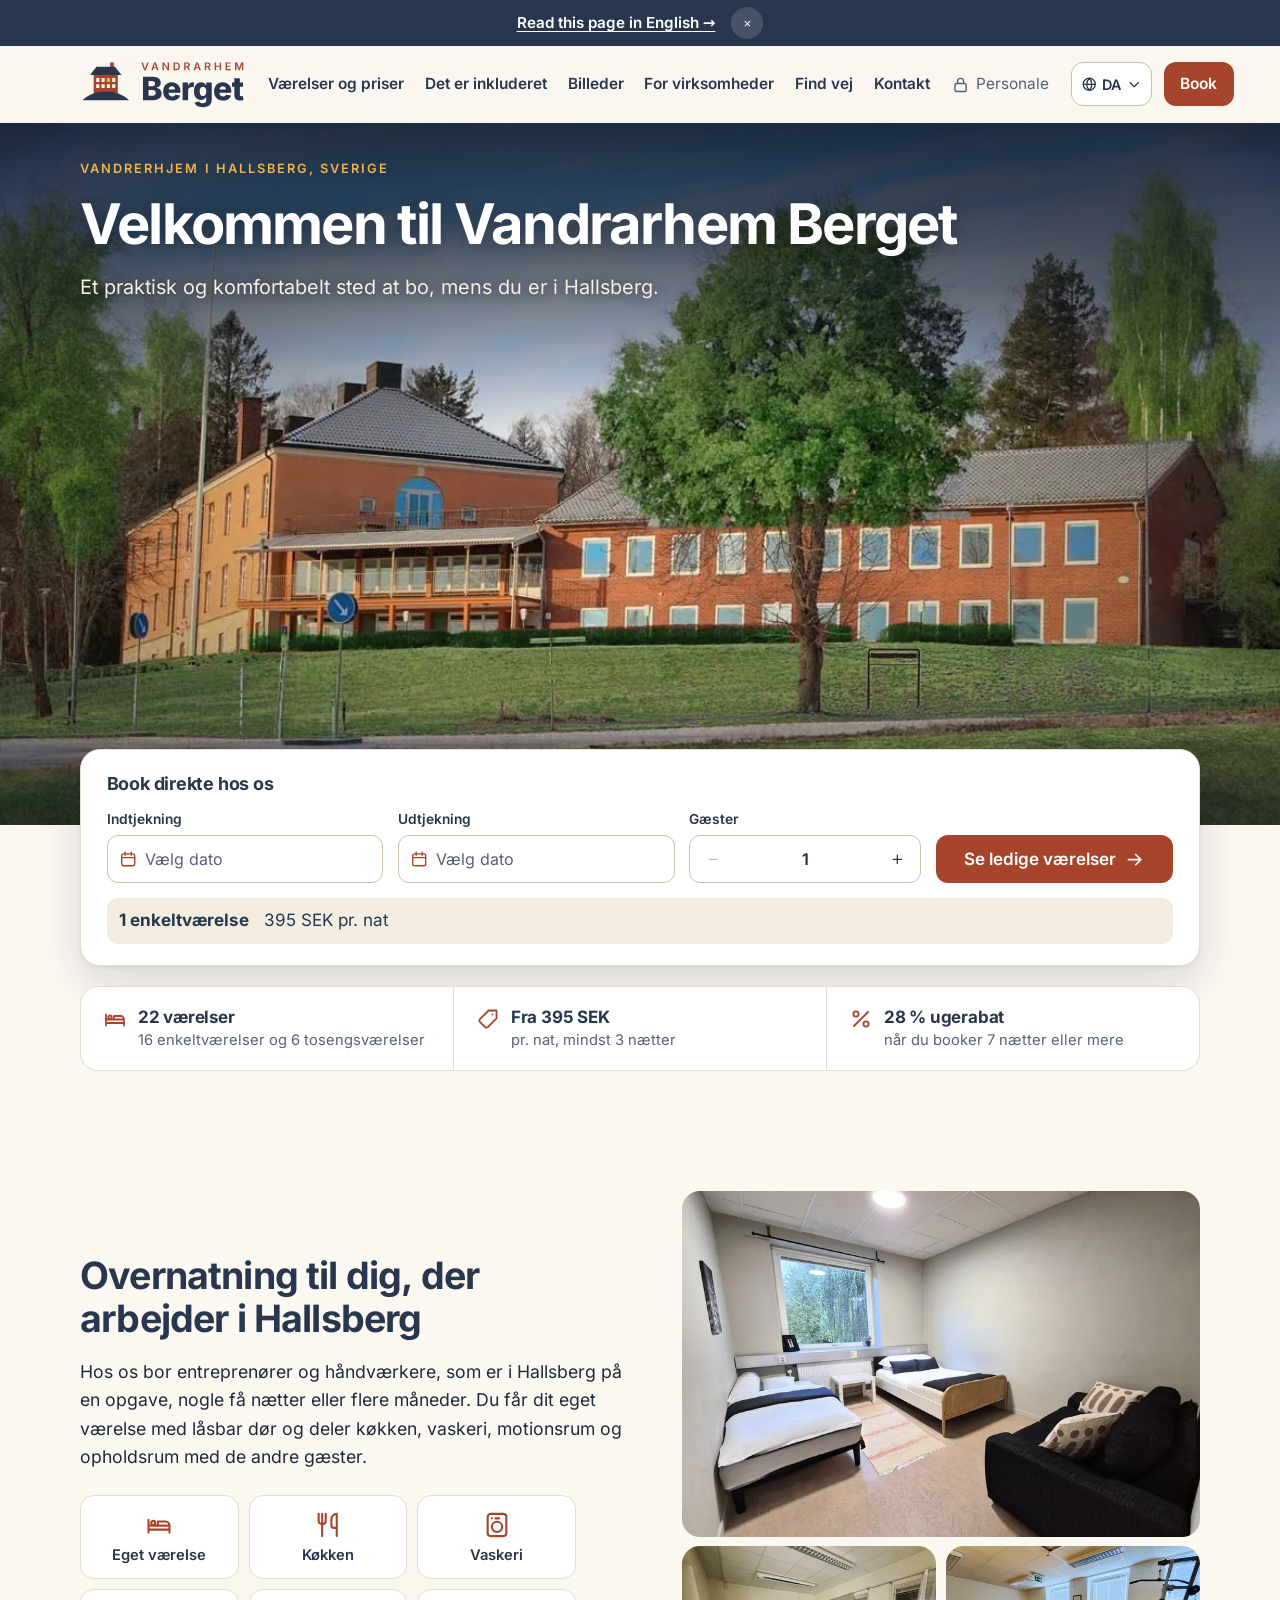
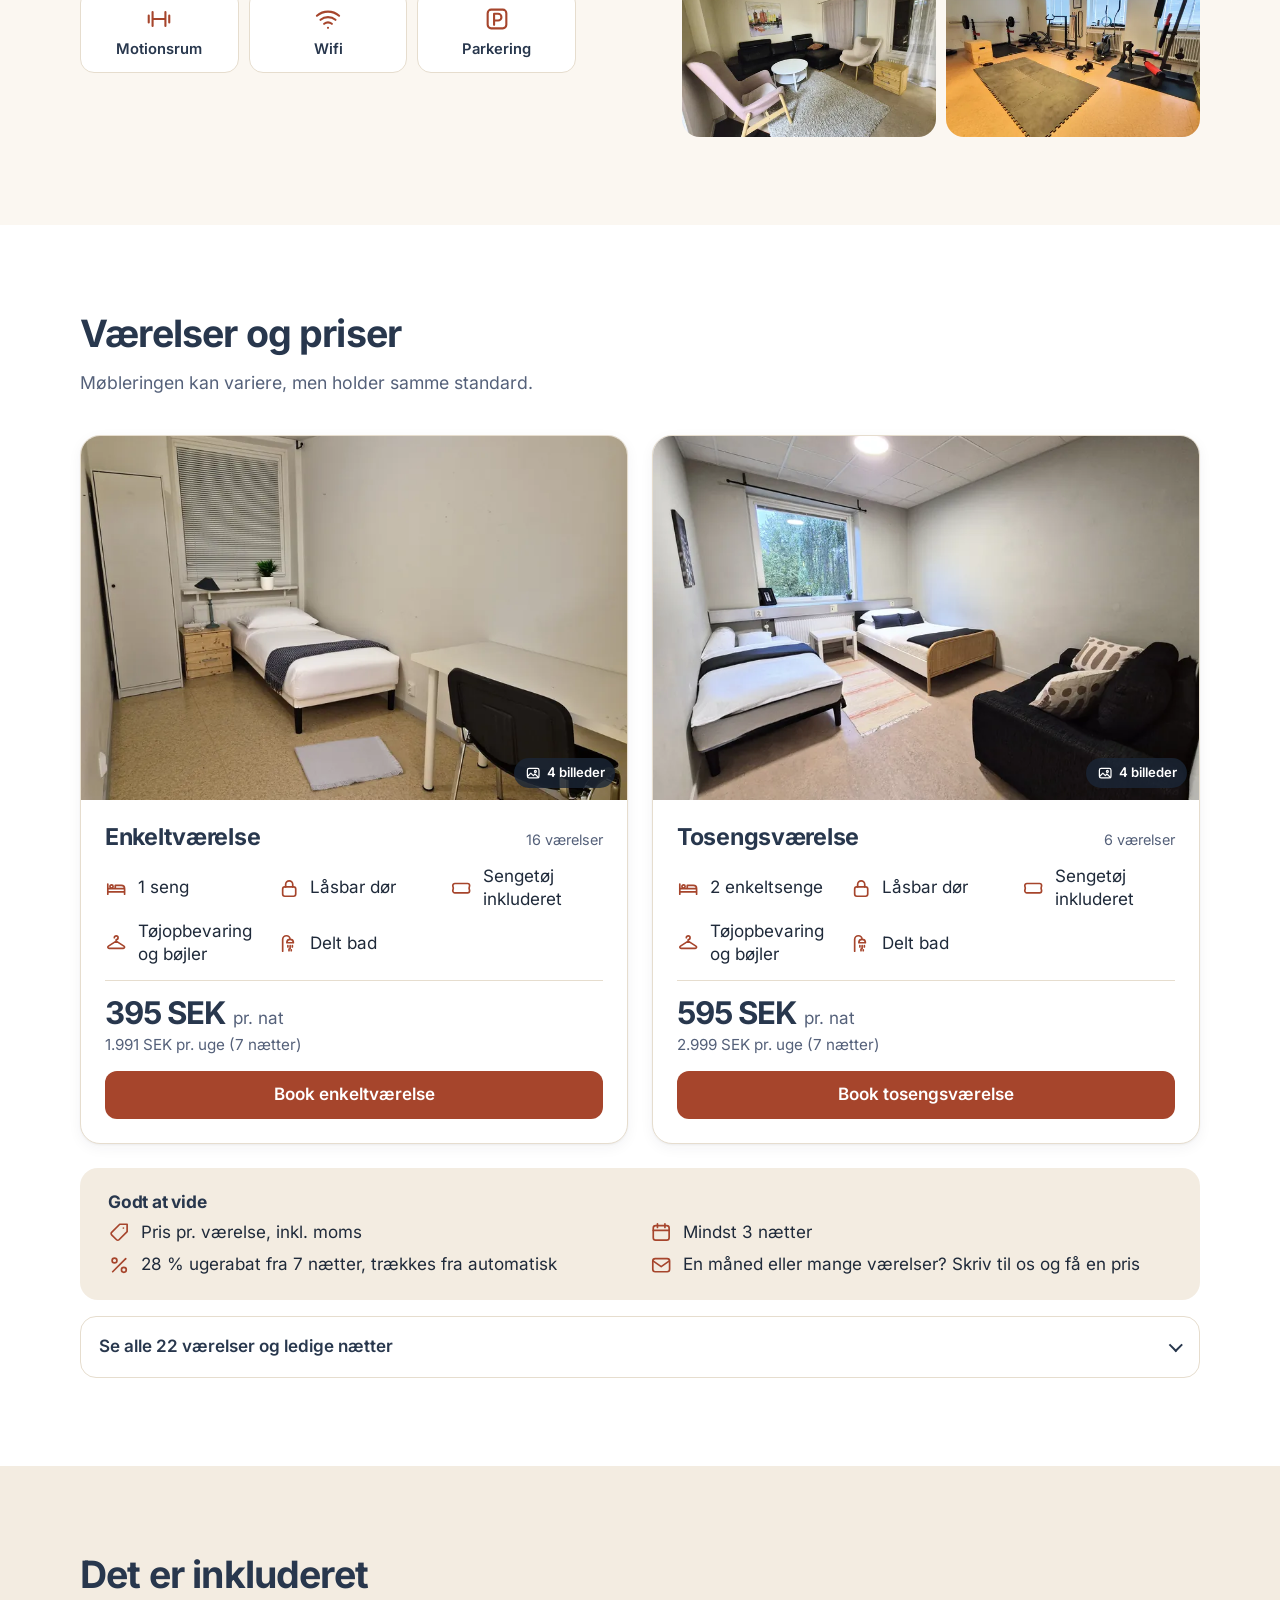
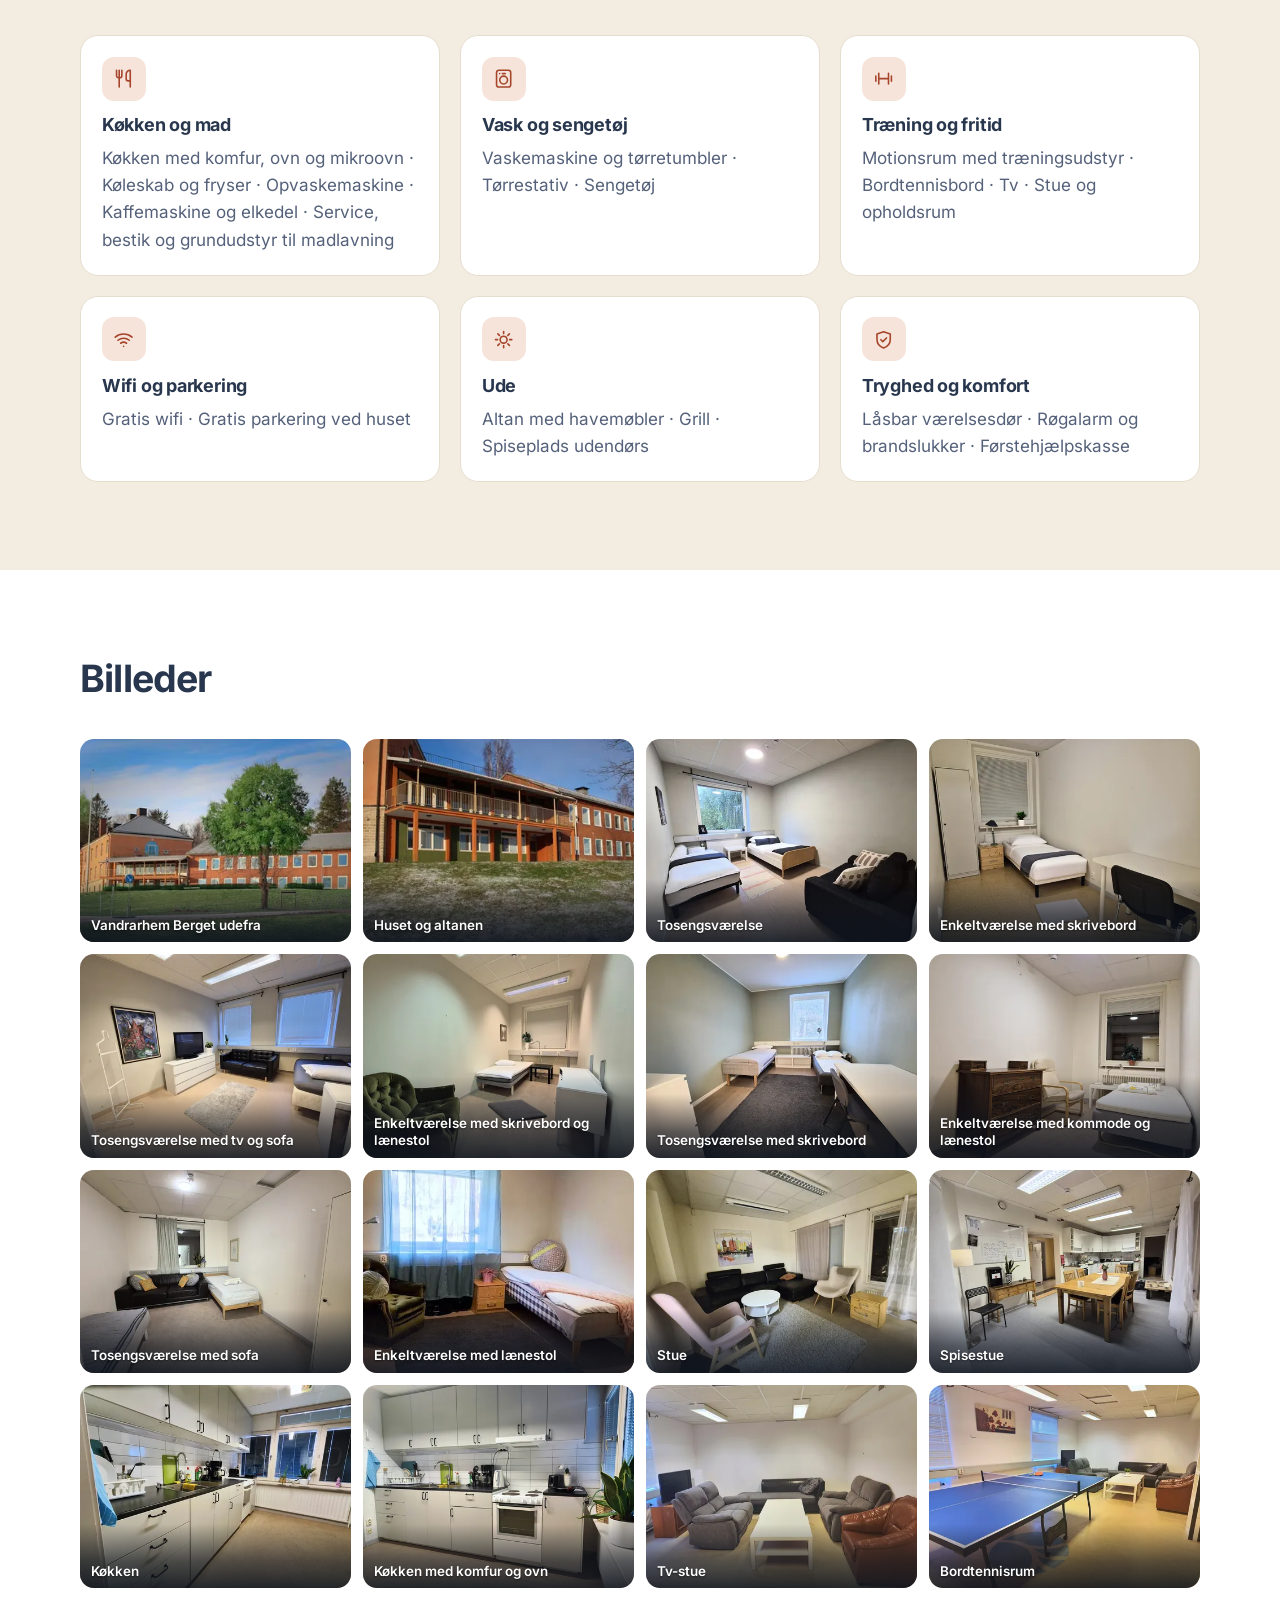
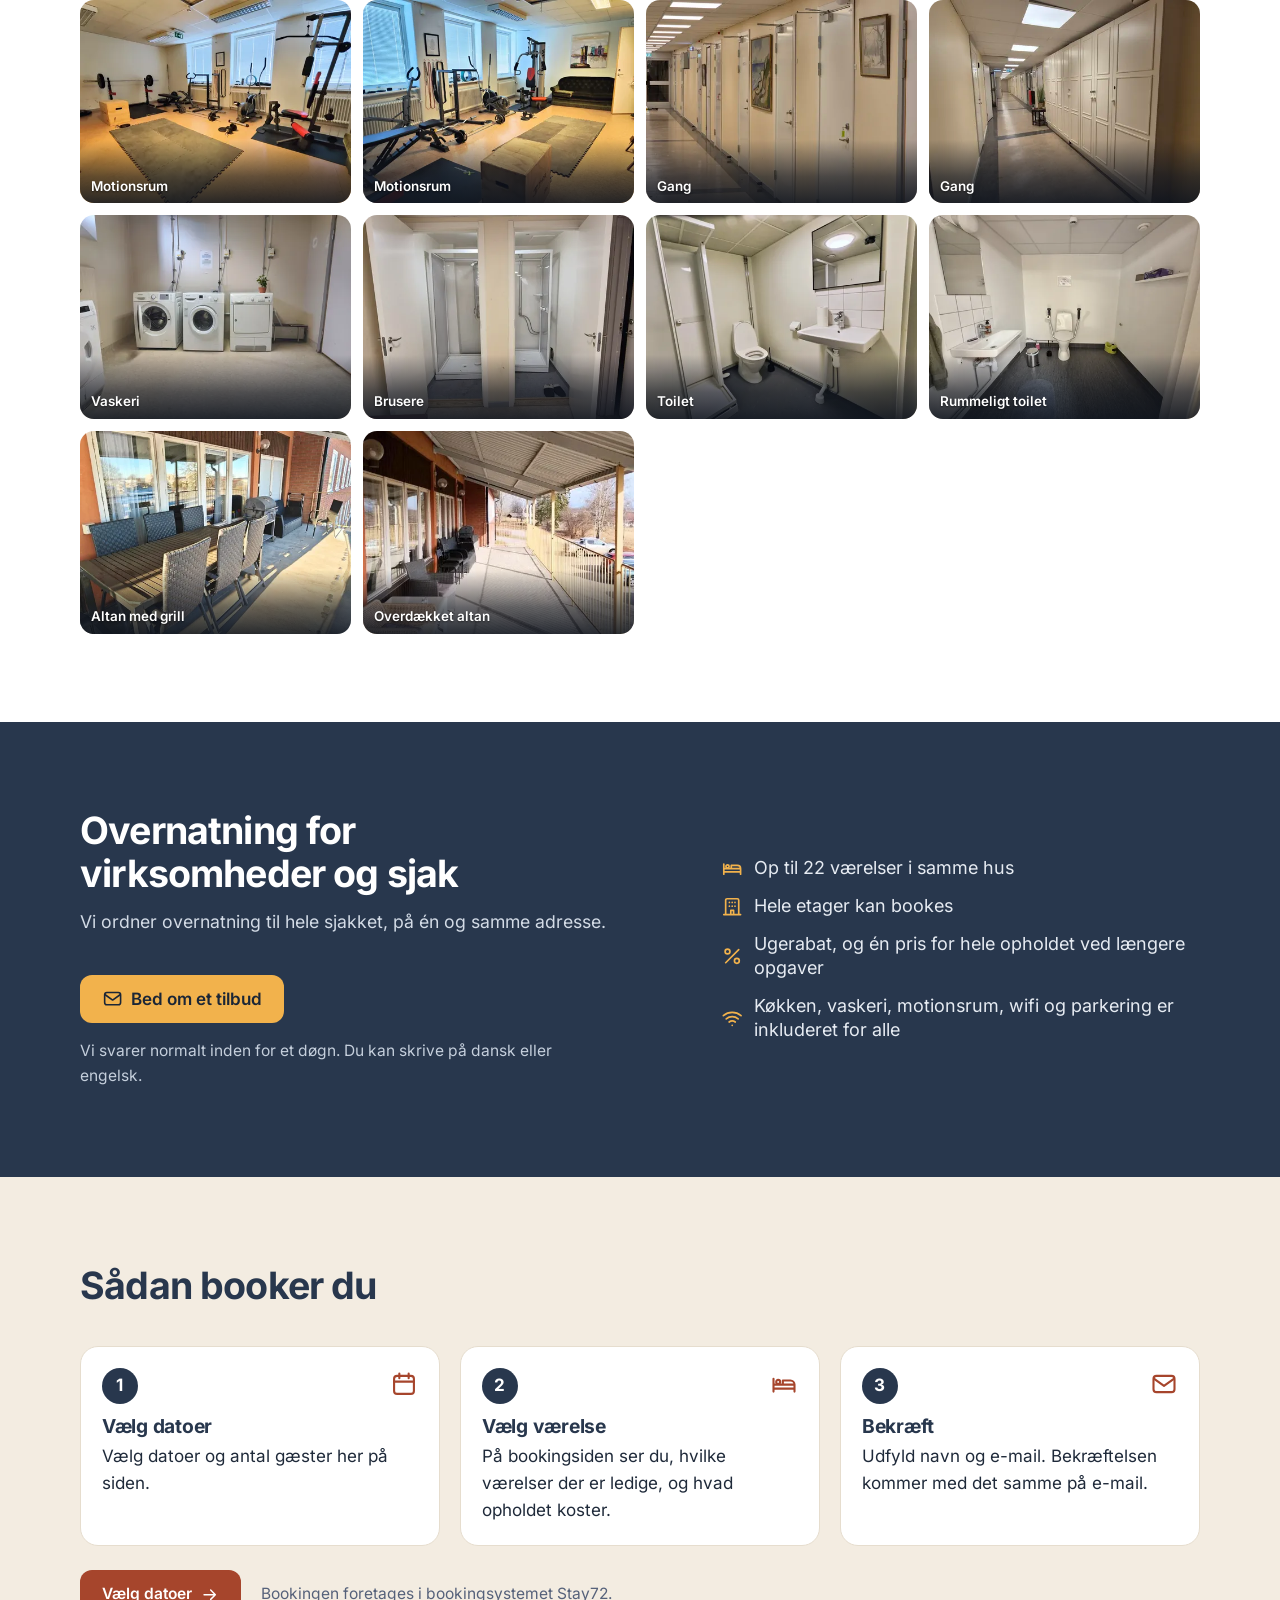
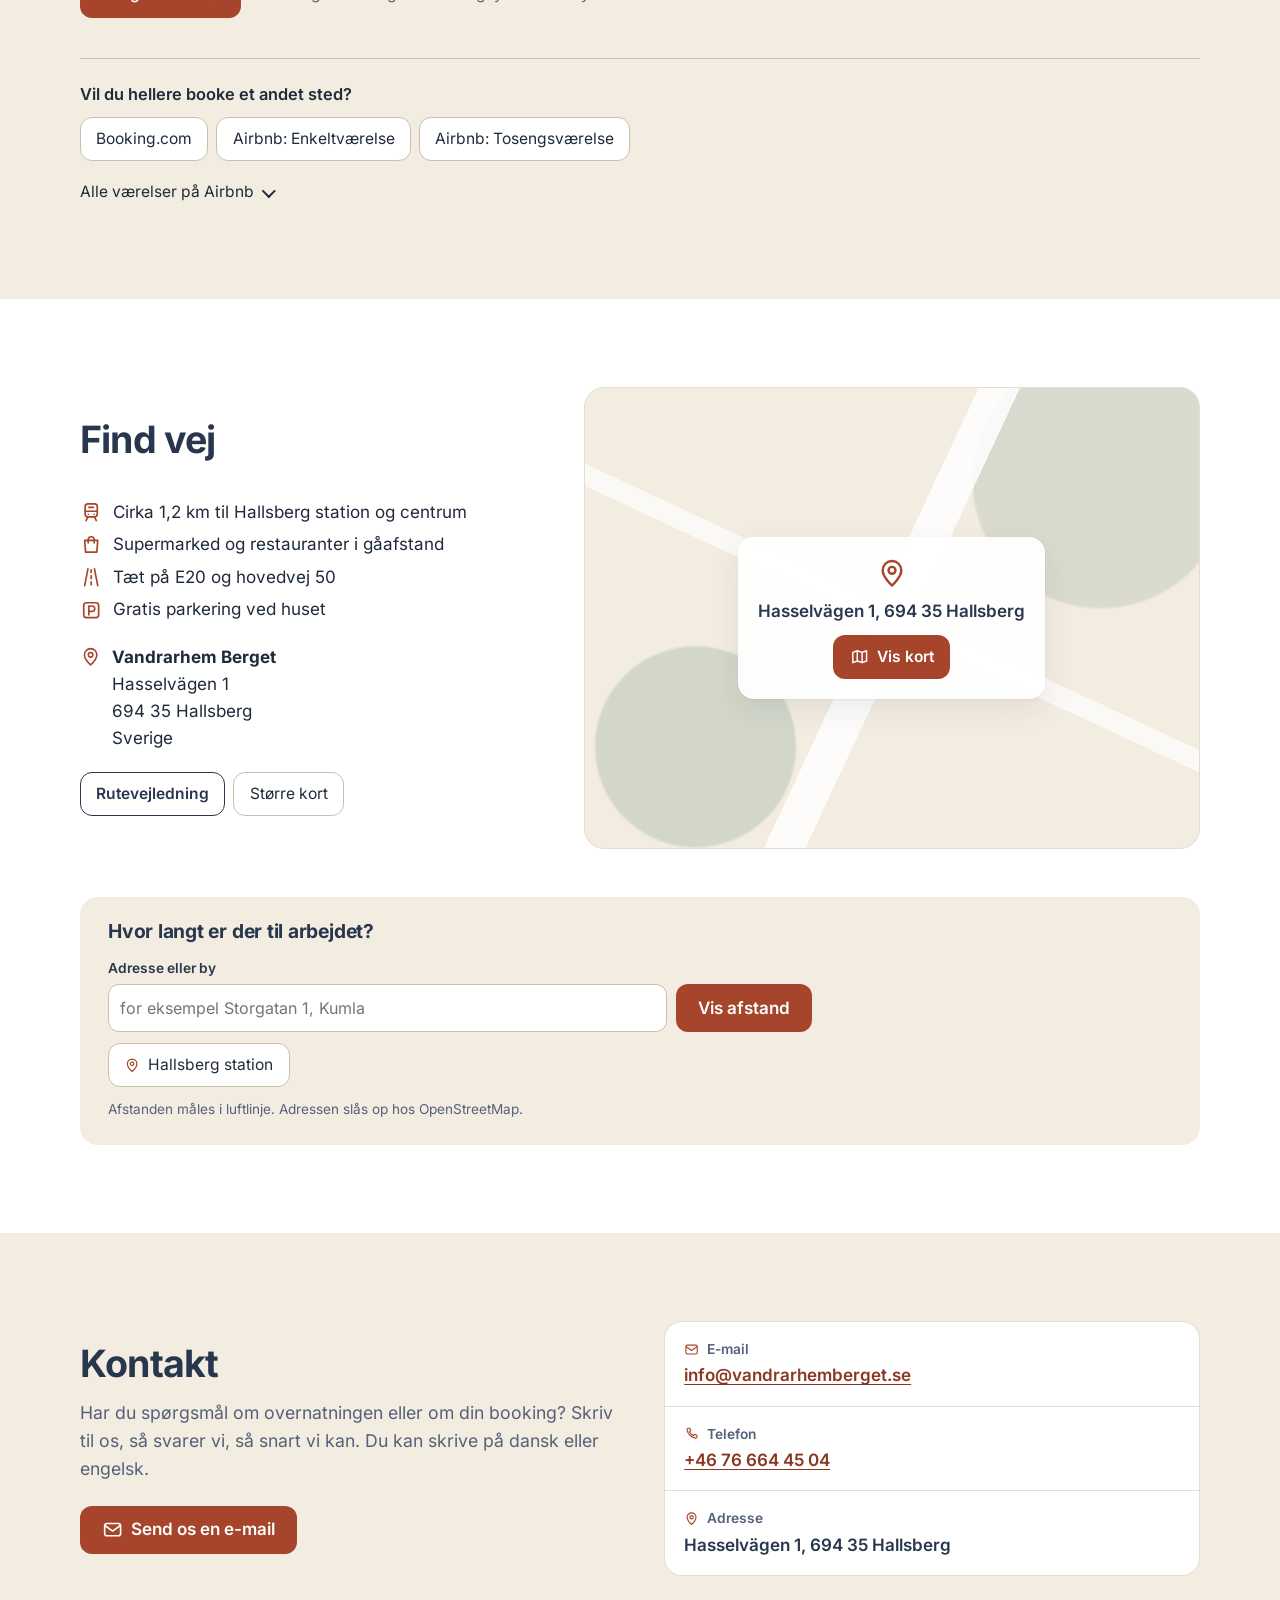
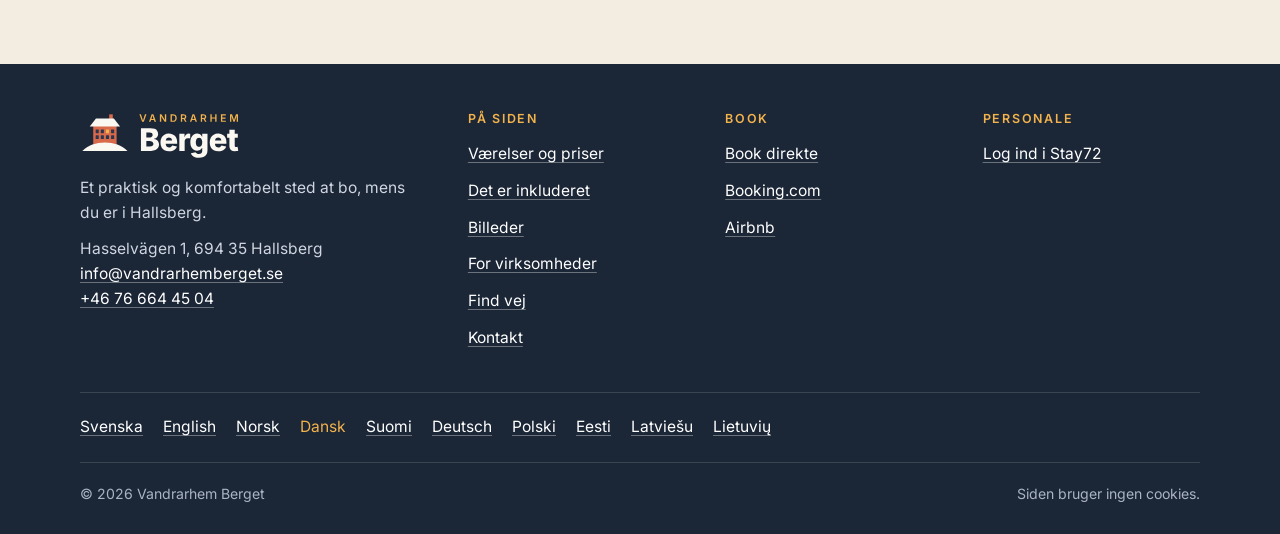
==== commit cd3ca5f9: "Lägg till telefonnummer" ====
--- a/da/index.html
+++ b/da/index.html
@@ -46,7 +46,7 @@
 <meta property="og:image:height" content="651">
 <meta property="og:image:alt" content="Vandrarhem Berget set udefra">
 <meta name="twitter:card" content="summary_large_image">
-<script type="application/ld+json">{"@context":"https://schema.org","@type":"Hostel","name":"Vandrarhem Berget","description":"Overnatning i Hallsberg i Sverige for entreprenører, håndværkere og hele sjak. Enkeltværelse 395 SEK og tosengsværelse 595 SEK pr. nat. Wifi, køkken, vaskeri, motionsrum og parkering er inkluderet. Book direkte.","inLanguage":"da","@id":"https://vandrarhemberget.se/#vandrarhem","url":"https://vandrarhemberget.se/da/","image":["https://vandrarhemberget.se/bilder/utsida-huset-1180.jpg?v=1707d518","https://vandrarhemberget.se/bilder/utsida-huset-1180.jpg?v=1707d518","https://vandrarhemberget.se/bilder/utsida-balkongen-1220.jpg?v=98ddb11a","https://vandrarhemberget.se/bilder/tvabaddsrum-dagsljus-1600.jpg?v=fdbbbce8","https://vandrarhemberget.se/bilder/enkelrum-skrivbord-garderob-1600.jpg?v=13ac3ef3","https://vandrarhemberget.se/bilder/tvabaddsrum-tv-soffa-1600.jpg?v=26abb7e6","https://vandrarhemberget.se/bilder/enkelrum-skrivbord-fatolj-1600.jpg?v=654260d3","https://vandrarhemberget.se/bilder/tvabaddsrum-grona-vaggar-1600.jpg?v=19bbdcdc"],"logo":"https://vandrarhemberget.se/assets/ikon-512.png","address":{"@type":"PostalAddress","streetAddress":"Hasselvägen 1","postalCode":"694 35","addressLocality":"Hallsberg","addressRegion":"Örebro län","addressCountry":"SE"},"geo":{"@type":"GeoCoordinates","latitude":59.0683191,"longitude":15.0914269},"email":"info@vandrarhemberget.se","priceRange":"395–595 SEK","currenciesAccepted":"SEK","numberOfRooms":22,"audience":{"@type":"BusinessAudience","name":"Overnatning for virksomheder og sjak"},"amenityFeature":[{"@type":"LocationFeatureSpecification","name":"Køkken med komfur, ovn og mikroovn","value":true},{"@type":"LocationFeatureSpecification","name":"Køleskab og fryser","value":true},{"@type":"LocationFeatureSpecification","name":"Opvaskemaskine","value":true},{"@type":"LocationFeatureSpecification","name":"Kaffemaskine og elkedel","value":true},{"@type":"LocationFeatureSpecification","name":"Service, bestik og grundudstyr til madlavning","value":true},{"@type":"LocationFeatureSpecification","name":"Vaskemaskine og tørretumbler","value":true},{"@type":"LocationFeatureSpecification","name":"Tørrestativ","value":true},{"@type":"LocationFeatureSpecification","name":"Sengetøj","value":true},{"@type":"LocationFeatureSpecification","name":"Motionsrum med træningsudstyr","value":true},{"@type":"LocationFeatureSpecification","name":"Bordtennisbord","value":true},{"@type":"LocationFeatureSpecification","name":"Tv","value":true},{"@type":"LocationFeatureSpecification","name":"Stue og opholdsrum","value":true},{"@type":"LocationFeatureSpecification","name":"Gratis wifi","value":true},{"@type":"LocationFeatureSpecification","name":"Gratis parkering ved huset","value":true},{"@type":"LocationFeatureSpecification","name":"Altan med havemøbler","value":true},{"@type":"LocationFeatureSpecification","name":"Grill","value":true},{"@type":"LocationFeatureSpecification","name":"Spiseplads udendørs","value":true},{"@type":"LocationFeatureSpecification","name":"Låsbar værelsesdør","value":true},{"@type":"LocationFeatureSpecification","name":"Røgalarm og brandslukker","value":true},{"@type":"LocationFeatureSpecification","name":"Førstehjælpskasse","value":true}],"containsPlace":[{"@type":"HotelRoom","name":"Enkeltværelse","description":"1 seng, Låsbar dør, Sengetøj inkluderet, Tøjopbevaring og bøjler, Delt bad","occupancy":{"@type":"QuantitativeValue","maxValue":1,"unitCode":"C62"},"bed":{"@type":"BedDetails","typeOfBed":"Single","numberOfBeds":1}},{"@type":"HotelRoom","name":"Tosengsværelse","description":"2 enkeltsenge, Låsbar dør, Sengetøj inkluderet, Tøjopbevaring og bøjler, Delt bad","occupancy":{"@type":"QuantitativeValue","maxValue":2,"unitCode":"C62"},"bed":{"@type":"BedDetails","typeOfBed":"Single","numberOfBeds":2}}],"makesOffer":[{"@type":"Offer","name":"Enkeltværelse","url":"https://app.stay72.com/book/centralunity-holding-ab-1","availability":"https://schema.org/InStock","priceSpecification":{"@type":"UnitPriceSpecification","price":395,"priceCurrency":"SEK","unitCode":"DAY","valueAddedTaxIncluded":true},"eligibleDuration":{"@type":"QuantitativeValue","minValue":3,"unitCode":"DAY"}},{"@type":"Offer","name":"Tosengsværelse","url":"https://app.stay72.com/book/centralunity-holding-ab-1","availability":"https://schema.org/InStock","priceSpecification":{"@type":"UnitPriceSpecification","price":595,"priceCurrency":"SEK","unitCode":"DAY","valueAddedTaxIncluded":true},"eligibleDuration":{"@type":"QuantitativeValue","minValue":3,"unitCode":"DAY"}}],"potentialAction":{"@type":"ReserveAction","target":{"@type":"EntryPoint","urlTemplate":"https://app.stay72.com/book/centralunity-holding-ab-1","inLanguage":"sv"},"result":{"@type":"LodgingReservation","name":"Vandrarhem Berget"}},"sameAs":["https://www.booking.com/hotel/se/vandrarhem-berget.sv.html?lang=sv"]}</script>
+<script type="application/ld+json">{"@context":"https://schema.org","@type":"Hostel","name":"Vandrarhem Berget","description":"Overnatning i Hallsberg i Sverige for entreprenører, håndværkere og hele sjak. Enkeltværelse 395 SEK og tosengsværelse 595 SEK pr. nat. Wifi, køkken, vaskeri, motionsrum og parkering er inkluderet. Book direkte.","inLanguage":"da","@id":"https://vandrarhemberget.se/#vandrarhem","url":"https://vandrarhemberget.se/da/","image":["https://vandrarhemberget.se/bilder/utsida-huset-1180.jpg?v=1707d518","https://vandrarhemberget.se/bilder/utsida-huset-1180.jpg?v=1707d518","https://vandrarhemberget.se/bilder/utsida-balkongen-1220.jpg?v=98ddb11a","https://vandrarhemberget.se/bilder/tvabaddsrum-dagsljus-1600.jpg?v=fdbbbce8","https://vandrarhemberget.se/bilder/enkelrum-skrivbord-garderob-1600.jpg?v=13ac3ef3","https://vandrarhemberget.se/bilder/tvabaddsrum-tv-soffa-1600.jpg?v=26abb7e6","https://vandrarhemberget.se/bilder/enkelrum-skrivbord-fatolj-1600.jpg?v=654260d3","https://vandrarhemberget.se/bilder/tvabaddsrum-grona-vaggar-1600.jpg?v=19bbdcdc"],"logo":"https://vandrarhemberget.se/assets/ikon-512.png","address":{"@type":"PostalAddress","streetAddress":"Hasselvägen 1","postalCode":"694 35","addressLocality":"Hallsberg","addressRegion":"Örebro län","addressCountry":"SE"},"geo":{"@type":"GeoCoordinates","latitude":59.0683191,"longitude":15.0914269},"email":"info@vandrarhemberget.se","telephone":"+46 76 664 45 04","priceRange":"395–595 SEK","currenciesAccepted":"SEK","numberOfRooms":22,"audience":{"@type":"BusinessAudience","name":"Overnatning for virksomheder og sjak"},"amenityFeature":[{"@type":"LocationFeatureSpecification","name":"Køkken med komfur, ovn og mikroovn","value":true},{"@type":"LocationFeatureSpecification","name":"Køleskab og fryser","value":true},{"@type":"LocationFeatureSpecification","name":"Opvaskemaskine","value":true},{"@type":"LocationFeatureSpecification","name":"Kaffemaskine og elkedel","value":true},{"@type":"LocationFeatureSpecification","name":"Service, bestik og grundudstyr til madlavning","value":true},{"@type":"LocationFeatureSpecification","name":"Vaskemaskine og tørretumbler","value":true},{"@type":"LocationFeatureSpecification","name":"Tørrestativ","value":true},{"@type":"LocationFeatureSpecification","name":"Sengetøj","value":true},{"@type":"LocationFeatureSpecification","name":"Motionsrum med træningsudstyr","value":true},{"@type":"LocationFeatureSpecification","name":"Bordtennisbord","value":true},{"@type":"LocationFeatureSpecification","name":"Tv","value":true},{"@type":"LocationFeatureSpecification","name":"Stue og opholdsrum","value":true},{"@type":"LocationFeatureSpecification","name":"Gratis wifi","value":true},{"@type":"LocationFeatureSpecification","name":"Gratis parkering ved huset","value":true},{"@type":"LocationFeatureSpecification","name":"Altan med havemøbler","value":true},{"@type":"LocationFeatureSpecification","name":"Grill","value":true},{"@type":"LocationFeatureSpecification","name":"Spiseplads udendørs","value":true},{"@type":"LocationFeatureSpecification","name":"Låsbar værelsesdør","value":true},{"@type":"LocationFeatureSpecification","name":"Røgalarm og brandslukker","value":true},{"@type":"LocationFeatureSpecification","name":"Førstehjælpskasse","value":true}],"containsPlace":[{"@type":"HotelRoom","name":"Enkeltværelse","description":"1 seng, Låsbar dør, Sengetøj inkluderet, Tøjopbevaring og bøjler, Delt bad","occupancy":{"@type":"QuantitativeValue","maxValue":1,"unitCode":"C62"},"bed":{"@type":"BedDetails","typeOfBed":"Single","numberOfBeds":1}},{"@type":"HotelRoom","name":"Tosengsværelse","description":"2 enkeltsenge, Låsbar dør, Sengetøj inkluderet, Tøjopbevaring og bøjler, Delt bad","occupancy":{"@type":"QuantitativeValue","maxValue":2,"unitCode":"C62"},"bed":{"@type":"BedDetails","typeOfBed":"Single","numberOfBeds":2}}],"makesOffer":[{"@type":"Offer","name":"Enkeltværelse","url":"https://app.stay72.com/book/centralunity-holding-ab-1","availability":"https://schema.org/InStock","priceSpecification":{"@type":"UnitPriceSpecification","price":395,"priceCurrency":"SEK","unitCode":"DAY","valueAddedTaxIncluded":true},"eligibleDuration":{"@type":"QuantitativeValue","minValue":3,"unitCode":"DAY"}},{"@type":"Offer","name":"Tosengsværelse","url":"https://app.stay72.com/book/centralunity-holding-ab-1","availability":"https://schema.org/InStock","priceSpecification":{"@type":"UnitPriceSpecification","price":595,"priceCurrency":"SEK","unitCode":"DAY","valueAddedTaxIncluded":true},"eligibleDuration":{"@type":"QuantitativeValue","minValue":3,"unitCode":"DAY"}}],"potentialAction":{"@type":"ReserveAction","target":{"@type":"EntryPoint","urlTemplate":"https://app.stay72.com/book/centralunity-holding-ab-1","inLanguage":"sv"},"result":{"@type":"LodgingReservation","name":"Vandrarhem Berget"}},"sameAs":["https://www.booking.com/hotel/se/vandrarhem-berget.sv.html?lang=sv"]}</script>
 <script type="application/json" id="sidinfo">{"sprak":"da","talformat":"da-DK","minNatter":3,"rabatt":28,"rabattFran":7,"rum":{"enkel":{"antal":16,"pris":395},"dubbel":{"antal":6,"pris":595}},"stay72":"https://app.stay72.com/book/centralunity-holding-ab-1","stay72Skript":"https://app.stay72.com/embed/stay72-booking.js","adress":"Hasselvägen 1, 694 35 Hallsberg","plats":{"lat":59.0683191,"lon":15.0914269},"station":{"lat":59.0671196,"lon":15.1107975},"andraSprak":[{"kod":"sv","text":"Läs sidan på svenska","lank":"../"},{"kod":"en","text":"Read this page in English","lank":"../en/"},{"kod":"nb","text":"Les siden på norsk","lank":"../nb/"},{"kod":"fi","text":"Lue tämä sivu suomeksi","lank":"../fi/"},{"kod":"de","text":"Diese Seite auf Deutsch lesen","lank":"../de/"},{"kod":"pl","text":"Czytaj tę stronę po polsku","lank":"../pl/"},{"kod":"et","text":"Loe seda lehte eesti keeles","lank":"../et/"},{"kod":"lv","text":"Lasīt šo lapu latviski","lank":"../lv/"},{"kod":"lt","text":"Skaityti šį puslapį lietuviškai","lank":"../lt/"}],"t":{"valjIn":"Vælg indtjekning","valjUt":"Vælg udtjekning","minst":"Mindst 3 nætter","natter":"one:{n} nat|other:{n} nætter","antalEnkel":"one:{n} enkeltværelse|other:{n} enkeltværelser","antalDubbel":"one:{n} tosengsværelse|other:{n} tosengsværelser","perNatt":"{pris} SEK pr. nat","vistelse":"{natter}: {pris} SEK","vistelseRabatt":"{natter}: {pris} SEK med ugerabat","felDatum":"Vælg både indtjekning og udtjekning.","felMinst":"Det korteste ophold er 3 nætter. Vælg en senere udtjekning.","raknare":"Billede {nr} af {antal}","allaTitel":"Alle værelser og ledige nætter","stang":"Luk","avstand":{"rubrik":"Hvor langt er der til arbejdet?","etikett":"Adresse eller by","exempel":"for eksempel Storgatan 1, Kumla","knapp":"Vis afstand","station":"Hallsberg station","soker":"Søger …","resultat":"Cirka {avstand} i luftlinje til {plats}.","meter":"{n} meter","km":"{n} km","vag":"Vis rute og rejsetid","felHittas":"Vi kunne ikke finde den adresse. Prøv at tilføje byen, for eksempel »Storgatan 1, Kumla«.","felTeknik":"Adressen kunne ikke slås op lige nu. Du kan stadig åbne ruten.","not":"Afstanden måles i luftlinje. Adressen slås op hos OpenStreetMap."}}}</script>
 <script src="../assets/app.d2f055d1.js" defer></script>
 </head>
@@ -463,6 +463,10 @@
         <dd><a href="mailto:info@vandrarhemberget.se?subject=Sp%C3%B8rgsm%C3%A5l%20om%20overnatning%20p%C3%A5%20Vandrarhem%20Berget">info@vandrarhemberget.se</a></dd>
       </div>
       <div>
+        <dt><svg class="ikon" viewBox="0 0 24 24" width="24" height="24" fill="none" stroke="currentColor" stroke-width="1.8" stroke-linecap="round" stroke-linejoin="round" aria-hidden="true" focusable="false"><path d="M6.7 3.5h2.5l1.5 4-1.9 1.5a12.2 12.2 0 0 0 6.2 6.2l1.5-1.9 4 1.5v2.5a2 2 0 0 1-2.2 2A17.6 17.6 0 0 1 4.7 5.7a2 2 0 0 1 2-2.2Z"/></svg>Telefon</dt>
+        <dd><a href="tel:+46766644504">+46 76 664 45 04</a></dd>
+      </div>
+      <div>
         <dt><svg class="ikon" viewBox="0 0 24 24" width="24" height="24" fill="none" stroke="currentColor" stroke-width="1.8" stroke-linecap="round" stroke-linejoin="round" aria-hidden="true" focusable="false"><path d="M12 21.4s7-6.1 7-11.4a7 7 0 1 0-14 0c0 5.3 7 11.4 7 11.4Z"/><circle cx="12" cy="10" r="2.6"/></svg>Adresse</dt>
         <dd>Hasselvägen 1, 694 35 Hallsberg</dd>
       </div>
@@ -475,7 +479,7 @@
     <div class="fot__om">
       <svg class="fot__logga" aria-hidden="true" focusable="false" xmlns="http://www.w3.org/2000/svg" viewBox="0 0 206.95 61.65"><g transform="translate(0 -7)"><rect x="17" y="24" width="30" height="26" fill="#D8694A"/><rect x="37.5" y="10" width="4.6" height="7" fill="#D8694A"/><path d="M12.5 25.5 20.5 15.5h23l8 10z" fill="#FBF7F1"/><rect x="20.1" y="29.4" width="4" height="4.8" rx=".5" fill="#28374D"/><rect x="26.7" y="29.4" width="4" height="4.8" rx=".5" fill="#28374D"/><rect x="33.3" y="29.4" width="4" height="4.8" rx=".5" fill="#F2B24C"/><rect x="39.9" y="29.4" width="4" height="4.8" rx=".5" fill="#28374D"/><rect x="20.1" y="37" width="4" height="4.8" rx=".5" fill="#28374D"/><rect x="26.7" y="37" width="4" height="4.8" rx=".5" fill="#28374D"/><rect x="33.3" y="37" width="4" height="4.8" rx=".5" fill="#28374D"/><rect x="39.9" y="37" width="4" height="4.8" rx=".5" fill="#28374D"/><path d="M3 57C17 42.5 47 42.5 61 57z" fill="#FBF7F1"/><path d="M79.77 19.67 76.32 10H78.22L79.94 15.02Q80.18 15.78 80.46 16.76Q80.73 17.74 81.06 18.98H80.7Q81.02 17.72 81.29 16.75Q81.56 15.78 81.79 15.02L83.45 10H85.35L81.96 19.67ZM88.63 19.67 92 10H94.2L97.65 19.67H95.75L94.03 14.65Q93.78 13.87 93.51 12.89Q93.23 11.9 92.9 10.65H93.27Q92.94 11.92 92.68 12.91Q92.42 13.89 92.18 14.65L90.52 19.67ZM90.59 17.27V15.88H95.68V17.27ZM102.58 19.67V10H104.54L107.88 15.33Q108.09 15.66 108.32 16.08Q108.55 16.5 108.81 17.01Q109.06 17.53 109.3 18.16H109.11Q109.06 17.61 109.03 17.04Q108.99 16.46 108.98 15.95Q108.96 15.43 108.96 15.07V10H110.72V19.67H108.75L105.74 14.87Q105.45 14.41 105.2 13.97Q104.95 13.52 104.65 12.95Q104.36 12.39 103.95 11.59H104.19Q104.23 12.3 104.27 12.93Q104.3 13.56 104.32 14.06Q104.34 14.56 104.34 14.87V19.67ZM119.57 19.67H117.13V18.17H119.49Q120.5 18.17 121.18 17.8Q121.86 17.42 122.2 16.68Q122.54 15.94 122.54 14.82Q122.54 13.72 122.2 12.98Q121.86 12.24 121.19 11.87Q120.53 11.5 119.53 11.5H117.08V10H119.64Q121.08 10 122.11 10.58Q123.14 11.16 123.69 12.24Q124.25 13.32 124.25 14.82Q124.25 16.33 123.69 17.42Q123.14 18.51 122.09 19.09Q121.04 19.67 119.57 19.67ZM118.04 10V19.67H116.3V10ZM129.53 19.67V10H133.15Q134.26 10 135.01 10.39Q135.77 10.78 136.16 11.48Q136.55 12.18 136.55 13.1Q136.55 14.02 136.16 14.7Q135.77 15.38 135 15.75Q134.24 16.12 133.12 16.12H130.54V14.69H132.89Q133.55 14.69 133.96 14.5Q134.38 14.32 134.58 13.96Q134.78 13.6 134.78 13.1Q134.78 12.58 134.58 12.21Q134.38 11.84 133.96 11.65Q133.54 11.46 132.88 11.46H131.27V19.67ZM134.97 19.67 132.62 15.28H134.52L136.91 19.67ZM141.19 19.67 144.56 10H146.76L150.21 19.67H148.31L146.59 14.65Q146.34 13.87 146.07 12.89Q145.79 11.9 145.46 10.65H145.83Q145.5 11.92 145.24 12.91Q144.98 13.89 144.74 14.65L143.08 19.67ZM143.16 17.27V15.88H148.25V17.27ZM155.14 19.67V10H158.75Q159.86 10 160.62 10.39Q161.38 10.78 161.77 11.48Q162.16 12.18 162.16 13.1Q162.16 14.02 161.77 14.7Q161.37 15.38 160.61 15.75Q159.84 16.12 158.73 16.12H156.15V14.69H158.5Q159.16 14.69 159.57 14.5Q159.99 14.32 160.19 13.96Q160.39 13.6 160.39 13.1Q160.39 12.58 160.19 12.21Q159.99 11.84 159.57 11.65Q159.15 11.46 158.49 11.46H156.87V19.67ZM160.58 19.67 158.23 15.28H160.12L162.52 19.67ZM167.44 19.67V10H169.18V14H173.67V10H175.4V19.67H173.67V15.46H169.18V19.67ZM180.99 19.67V10H187.27V11.46H182.72V14.07H186.93V15.51H182.72V18.21H187.29V19.67ZM192.67 19.67V10H195.28L197.11 14.99Q197.21 15.27 197.33 15.71Q197.45 16.14 197.57 16.65Q197.7 17.16 197.81 17.64Q197.93 18.12 198.01 18.49H197.66Q197.73 18.13 197.85 17.65Q197.96 17.18 198.09 16.67Q198.21 16.16 198.33 15.72Q198.45 15.28 198.54 14.99L200.36 10H202.97V19.67H201.25V14.79Q201.25 14.48 201.26 14.04Q201.26 13.6 201.27 13.09Q201.29 12.58 201.3 12.07Q201.31 11.55 201.31 11.09H201.44Q201.31 11.6 201.15 12.13Q201 12.67 200.85 13.17Q200.7 13.67 200.57 14.1Q200.44 14.52 200.34 14.79L198.56 19.67H197.09L195.28 14.79Q195.18 14.52 195.05 14.11Q194.91 13.69 194.76 13.19Q194.61 12.69 194.46 12.15Q194.3 11.61 194.15 11.09H194.3Q194.3 11.52 194.32 12.03Q194.33 12.54 194.34 13.05Q194.35 13.56 194.36 14.01Q194.37 14.47 194.37 14.79V19.67Z" fill="#F2B24C"/><path d="M78.28 57V27.72H90.43Q93.69 27.72 95.91 28.66Q98.13 29.6 99.24 31.26Q100.35 32.92 100.35 35.15Q100.35 36.82 99.65 38.12Q98.96 39.43 97.73 40.28Q96.5 41.14 94.91 41.47V41.79Q96.66 41.85 98.16 42.72Q99.66 43.6 100.58 45.15Q101.49 46.7 101.49 48.82Q101.49 51.18 100.3 53.03Q99.11 54.88 96.85 55.94Q94.59 57 91.33 57ZM85.22 51.4H89.7Q92.04 51.4 93.15 50.5Q94.26 49.61 94.26 48.04Q94.26 46.9 93.73 46.05Q93.2 45.21 92.2 44.75Q91.21 44.28 89.84 44.28H85.22ZM85.22 39.78H89.25Q90.41 39.78 91.32 39.39Q92.23 39 92.75 38.26Q93.28 37.52 93.28 36.46Q93.28 34.99 92.21 34.12Q91.15 33.26 89.36 33.26H85.22ZM114.44 57.41Q111 57.41 108.51 56.05Q106.01 54.68 104.68 52.15Q103.36 49.61 103.36 46.09Q103.36 42.71 104.68 40.16Q106.01 37.6 108.45 36.18Q110.89 34.75 114.19 34.75Q116.51 34.75 118.44 35.48Q120.38 36.21 121.8 37.63Q123.23 39.06 124 41.14Q124.78 43.22 124.78 45.95V47.68H105.8V43.69H121.52L118.31 44.64Q118.31 43.11 117.85 42Q117.39 40.9 116.49 40.31Q115.58 39.72 114.25 39.72Q112.91 39.72 111.99 40.32Q111.06 40.92 110.58 41.99Q110.1 43.07 110.1 44.5V47.37Q110.1 49.06 110.66 50.19Q111.22 51.32 112.22 51.88Q113.22 52.44 114.56 52.44Q115.48 52.44 116.24 52.18Q117 51.93 117.54 51.42Q118.08 50.91 118.35 50.18L124.47 51.18Q123.92 53.07 122.57 54.47Q121.22 55.88 119.17 56.65Q117.12 57.41 114.44 57.41ZM127.57 57V35.03H134.23V39.04H134.47Q135.06 36.86 136.43 35.8Q137.79 34.75 139.6 34.75Q140.07 34.75 140.59 34.81Q141.11 34.87 141.55 34.99V40.96Q141.05 40.79 140.26 40.7Q139.46 40.61 138.83 40.61Q137.58 40.61 136.57 41.17Q135.57 41.73 135 42.71Q134.43 43.69 134.43 45.01V57ZM152.67 65.69Q149.8 65.69 147.66 64.96Q145.52 64.23 144.19 62.94Q142.86 61.64 142.47 59.93L148.42 58.71Q148.62 59.3 149.15 59.8Q149.68 60.3 150.55 60.61Q151.41 60.91 152.63 60.91Q154.73 60.91 155.86 59.97Q156.99 59.02 156.99 57.06V53.17H156.46Q156.07 54.15 155.29 54.96Q154.52 55.76 153.33 56.23Q152.14 56.71 150.51 56.71Q148.09 56.71 146.1 55.58Q144.1 54.45 142.9 52.08Q141.7 49.71 141.7 46.01Q141.7 42.16 142.94 39.67Q144.18 37.17 146.17 35.96Q148.17 34.75 150.49 34.75Q152.24 34.75 153.49 35.34Q154.73 35.93 155.55 36.87Q156.36 37.8 156.78 38.8H156.97V35.03H163.75V56.51Q163.75 59.54 162.35 61.58Q160.94 63.62 158.45 64.65Q155.95 65.69 152.67 65.69ZM152.85 51.67Q154.16 51.67 155.09 51.01Q156.01 50.34 156.5 49.05Q156.99 47.76 156.99 45.99Q156.99 44.19 156.5 42.87Q156.01 41.55 155.1 40.84Q154.18 40.12 152.85 40.12Q151.53 40.12 150.62 40.85Q149.7 41.59 149.23 42.91Q148.76 44.23 148.76 45.99Q148.76 47.76 149.23 49.04Q149.7 50.32 150.62 51Q151.53 51.67 152.85 51.67ZM177.71 57.41Q174.27 57.41 171.77 56.05Q169.28 54.68 167.95 52.15Q166.62 49.61 166.62 46.09Q166.62 42.71 167.95 40.16Q169.28 37.6 171.71 36.18Q174.15 34.75 177.45 34.75Q179.77 34.75 181.71 35.48Q183.64 36.21 185.07 37.63Q186.49 39.06 187.27 41.14Q188.05 43.22 188.05 45.95V47.68H169.06V43.69H184.78L181.58 44.64Q181.58 43.11 181.12 42Q180.66 40.9 179.75 40.31Q178.85 39.72 177.51 39.72Q176.18 39.72 175.25 40.32Q174.33 40.92 173.85 41.99Q173.37 43.07 173.37 44.5V47.37Q173.37 49.06 173.93 50.19Q174.49 51.32 175.49 51.88Q176.49 52.44 177.83 52.44Q178.75 52.44 179.51 52.18Q180.26 51.93 180.8 51.42Q181.34 50.91 181.62 50.18L187.73 51.18Q187.18 53.07 185.84 54.47Q184.49 55.88 182.44 56.65Q180.38 57.41 177.71 57.41ZM202.69 35.03V40.12H188.97V35.03ZM191.88 29.8H198.74V50.28Q198.74 51.14 199.15 51.57Q199.56 51.99 200.49 51.99Q200.84 51.99 201.48 51.91Q202.12 51.83 202.39 51.75L203.28 56.74Q202.12 57.08 201.04 57.2Q199.96 57.31 198.99 57.31Q195.5 57.31 193.69 55.67Q191.88 54.03 191.88 50.89Z" fill="#FBF7F1"/></g></svg>
       <p>Et praktisk og komfortabelt sted at bo, mens du er i Hallsberg.</p>
-      <p>Hasselvägen 1, 694 35 Hallsberg<br><a href="mailto:info@vandrarhemberget.se?subject=Sp%C3%B8rgsm%C3%A5l%20om%20overnatning%20p%C3%A5%20Vandrarhem%20Berget">info@vandrarhemberget.se</a></p>
+      <p>Hasselvägen 1, 694 35 Hallsberg<br><a href="mailto:info@vandrarhemberget.se?subject=Sp%C3%B8rgsm%C3%A5l%20om%20overnatning%20p%C3%A5%20Vandrarhem%20Berget">info@vandrarhemberget.se</a><br><a href="tel:+46766644504">+46 76 664 45 04</a></p>
     </div>
     <nav aria-label="På siden">
       <h2>På siden</h2>
